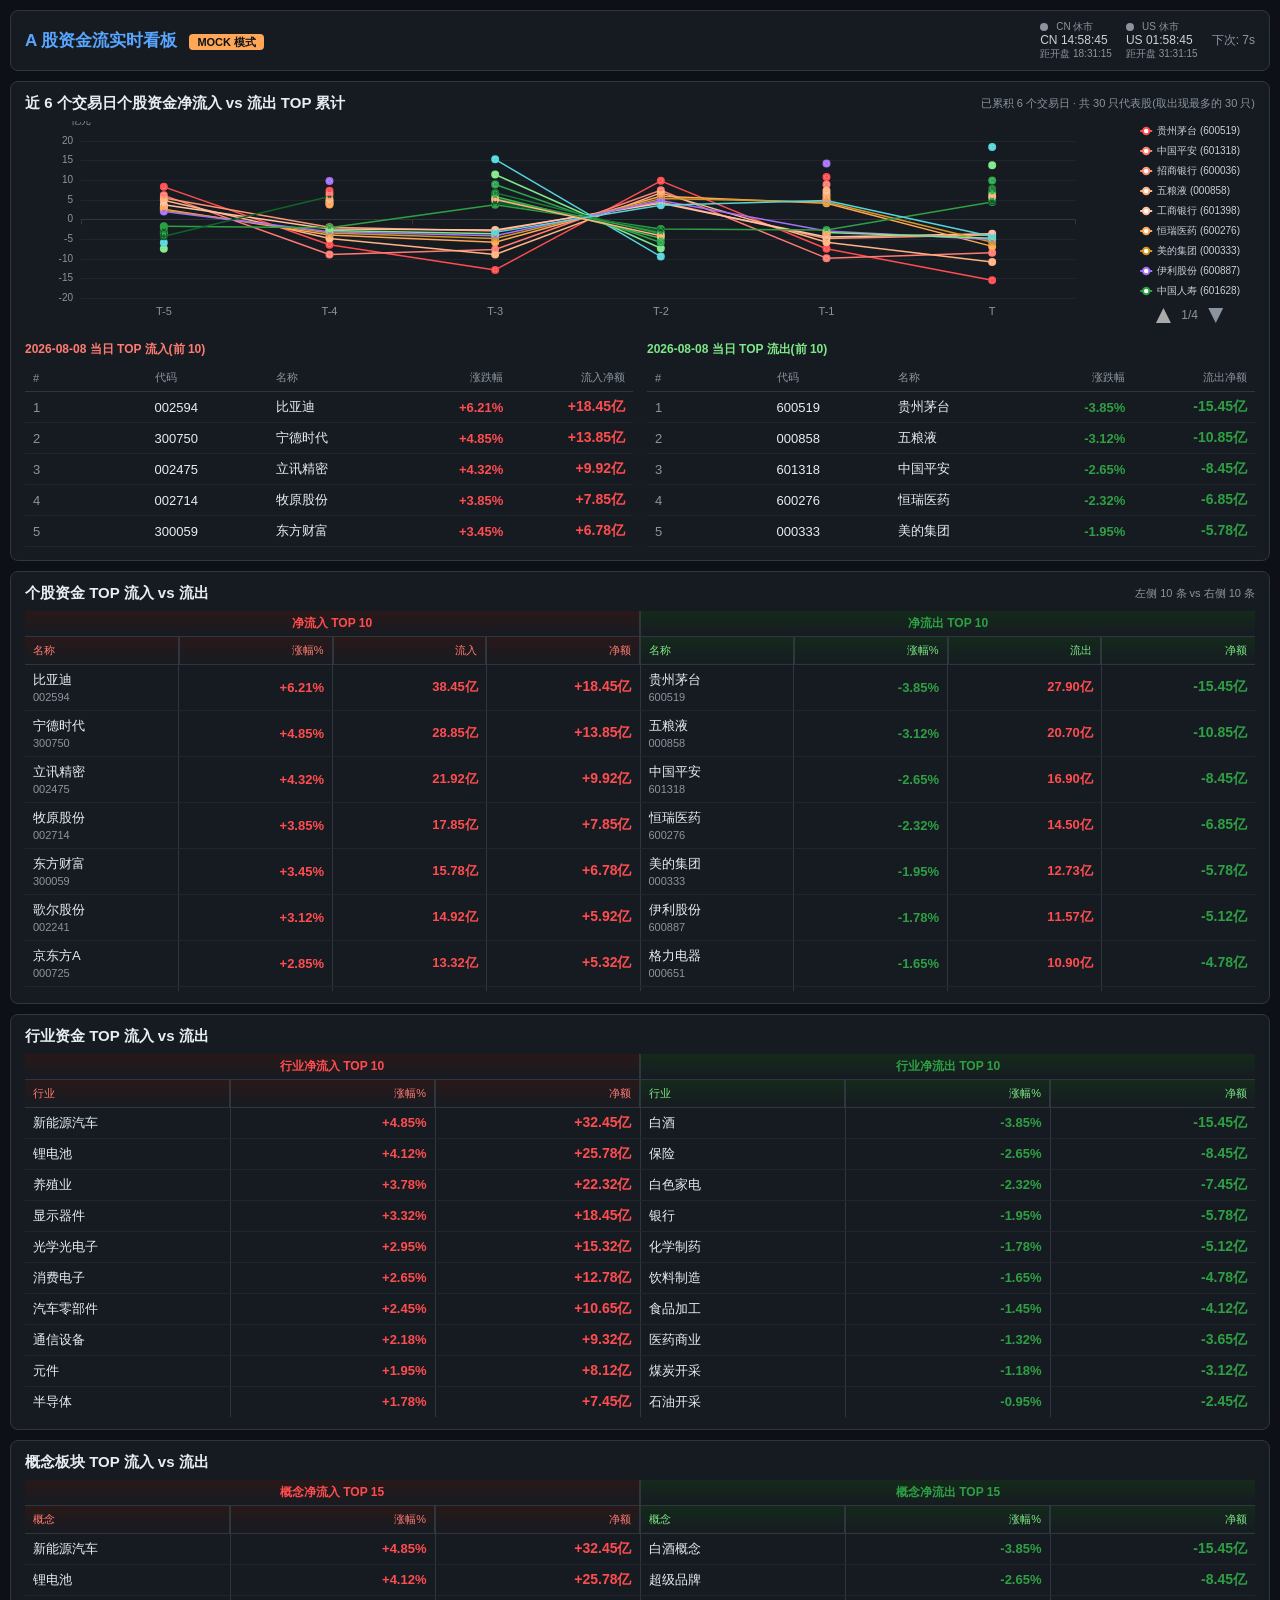
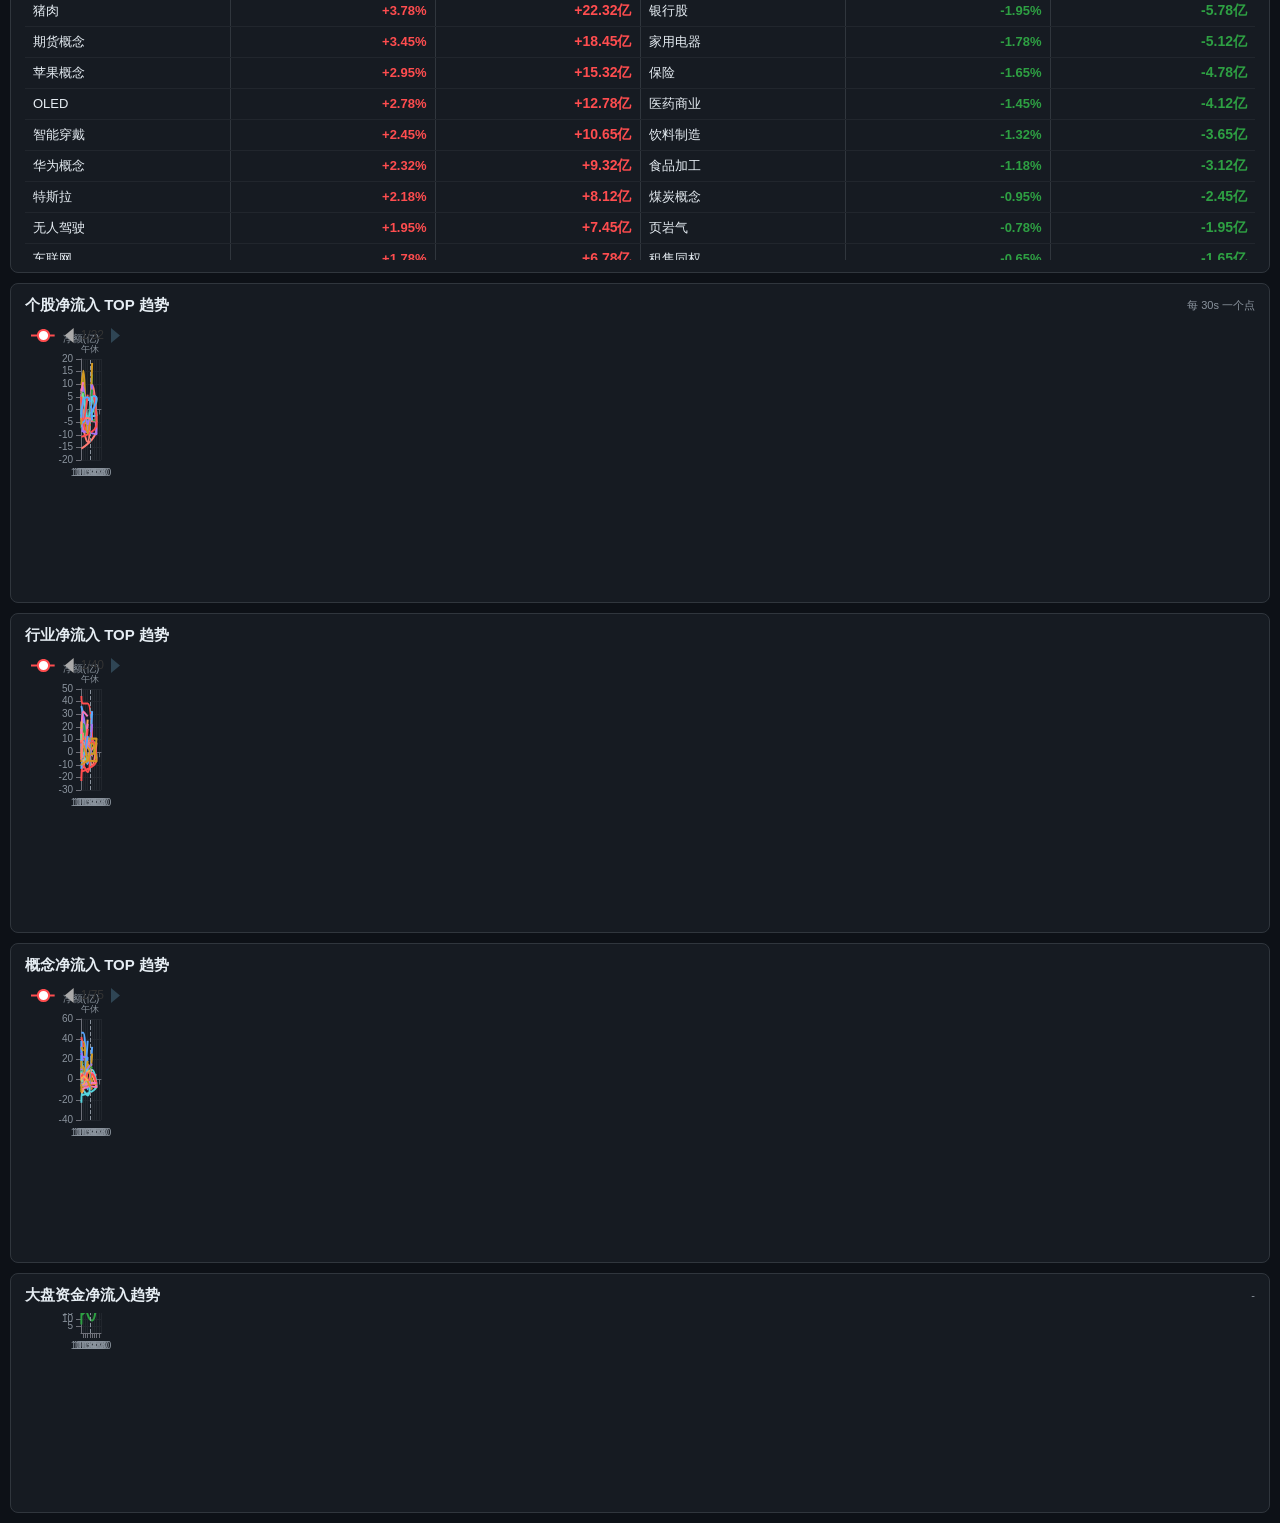
==== dashboard.html @ 9ee76824 "feat: A 股资金流实时看板 - 后端: stock_dashboard.py(主) + tdx_client.py(通达信封装) + alert_monitor.py(异动监测) - 前端: d" ====
<!DOCTYPE html>
<html lang="zh-CN">
<head>
<meta charset="UTF-8">
<meta name="viewport" content="width=device-width, initial-scale=1, viewport-fit=cover">
<title>A 股资金流实时看板</title>
<script src="./echarts.min.js"></script>
<script src="./mock_data.js"></script>
<style>
  * { box-sizing: border-box; }
  html, body { overflow-x: hidden; }
  body {
    margin: 0; padding: 10px;
    font-family: -apple-system, "PingFang SC", "Microsoft YaHei", sans-serif;
    background: #0d1117; color: #e6edf3;
  }
  .header {
    display: flex; justify-content: space-between; align-items: center;
    padding: 10px 14px; background: #161b22; border-radius: 8px; margin-bottom: 10px;
    border: 1px solid #30363d;
  }
  .header h1 { font-size: 17px; margin: 0; color: #58a6ff; }
  .status { display: flex; gap: 14px; font-size: 12px; color: #8b949e; align-items: center; flex-wrap: wrap; }
  .status .dot {
    display: inline-block; width: 9px; height: 9px; border-radius: 50%;
    background: #f85149; margin-right: 4px; vertical-align: middle;
  }
  .status .dot.live { background: #3fb950; box-shadow: 0 0 6px #3fb950; }
  .status .clock-group { display: inline-flex; flex-direction: column; gap: 1px; line-height: 1.15; }
  .status .clock-group .clock-time { font-size: 12px; color: #c9d1d9; }
  .status .clock-group .clock-countdown { font-size: 10px; color: #8b949e; font-variant-numeric: tabular-nums; }
  .status .clock-group.is-open .clock-countdown { color: #3fb950; }
  .status .clock-state { font-size: 10px; color: #8b949e; display: inline-flex; align-items: center; gap: 4px; }
  .status .clock-state .dot {
    display: inline-block; width: 8px; height: 8px; border-radius: 50%;
    background: #8b949e;
  }
  .status .clock-group.is-open .clock-state .dot { background: #3fb950; box-shadow: 0 0 6px #3fb950; }
  .status .clock-group.is-open .clock-state .state-text { color: #3fb950; }
  .err {
    background: #4c1d1d; color: #ffa198; padding: 6px 10px; border-radius: 4px;
    font-size: 12px; margin-bottom: 8px; display: none;
  }
  .err.show { display: block; }
  .grid {
    display: grid; grid-template-columns: 1fr; gap: 10px;
  }
  .card {
    background: #161b22; border: 1px solid #30363d; border-radius: 8px;
    padding: 12px 14px; overflow: hidden;
  }
  .card h2 {
    font-size: 15px; margin: 0 0 8px 0; color: #e6edf3;
    display: flex; justify-content: space-between; align-items: center;
  }
  .card h2 .meta { font-size: 11px; color: #8b949e; font-weight: normal; }
  .card.full { grid-column: 1 / -1; }
  .card.chart { height: 320px; display: flex; flex-direction: column; }
  .card.chart > div { flex: 1; min-height: 0; }
  .card.market { height: 240px; }

  /* A 股配色:红涨绿跌 */
  .pos { color: #ff4d4f; font-weight: 600; }
  .neg { color: #2ea043; font-weight: 600; }
  .neutral { color: #8b949e; }
  table.dash {
    width: 100%; border-collapse: collapse; font-size: 13px;
  }
  table.dash thead th {
    text-align: left; padding: 6px 6px;
    font-size: 11px; font-weight: normal; color: #8b949e;
    border-bottom: 1px solid #30363d; position: sticky; top: 0;
    background: #161b22;
  }
  table.dash tbody td {
    padding: 6px 6px; border-bottom: 1px solid #21262d;
  }
  table.dash tbody tr:last-child td { border-bottom: 0; }
  table.dash .rank { color: #8b949e; width: 30px; }
  table.dash .num { text-align: right; font-variant-numeric: tabular-nums; }
  table.dash td.net { font-size: 14px; font-weight: 700; }
  table.dash.dual td, table.dash.dual th {
    padding: 6px 8px;
  }
  table.dash.dual td.net {
    font-size: 14px;
    font-weight: 700;
  }
  table.dash.dual {
    table-layout: fixed;
  }
  table.dash.dual thead th.left {
    background: linear-gradient(to bottom, #2a1818 0%, #161b22 100%);
    color: #ff7b72;
    border-right: 2px solid #30363d;
  }
  table.dash.dual thead th.right {
    background: linear-gradient(to bottom, #142a1a 0%, #161b22 100%);
    color: #7ee787;
    border-left: 2px solid #30363d;
  }
  table.dash.dual td.left {
    border-right: 1px solid #30363d;
  }
  table.dash.dual td.right {
    border-left: 1px solid #30363d;
  }
  table.dash.dual .subhead th {
    text-align: center !important;
    font-size: 12px;
    font-weight: 600;
    padding: 4px 6px;
    color: #e6edf3;
    background: #0d1117;
  }
  table.dash.dual .subhead th.left { color: #ff4d4f; }
  table.dash.dual .subhead th.right { color: #2ea043; }
</style>
</head>
<body>
<div class="header">
  <h1>A 股资金流实时看板</h1>
  <div class="status">
    <span class="clock-group" title="北京时间 (UTC+8)">
      <span class="clock-state" id="cn-state"><span class="dot"></span><span class="state-text">CN 检测中</span></span>
      <span class="clock-time">CN <span id="bj">--:--:--</span></span>
      <span class="clock-countdown" id="cn-open">距开盘 --</span>
    </span>
    <span class="clock-group" title="纽约时间 (美东, 自动处理夏令时)">
      <span class="clock-state" id="us-state"><span class="dot"></span><span class="state-text">US 检测中</span></span>
      <span class="clock-time">US <span id="ny">--:--:--</span></span>
      <span class="clock-countdown" id="us-open">距开盘 --</span>
    </span>
    <span>下次: <span id="next">10s</span></span>
  </div>
</div>
<div class="err" id="err"></div>

<div class="grid">
  <div class="card full chart" style="height:480px;">
    <h2>近 6 个交易日个股资金净流入 vs 流出 TOP 累计 <span class="meta" id="daily-top-meta">需累积约 6 个交易日数据;首次启动早期数据可能不足</span></h2>
    <div id="daily-top-chart" style="width:100%;height:220px;"></div>
    <div style="display:grid;grid-template-columns:1fr 1fr;gap:14px;margin-top:14px;">
      <div class="scroll" style="max-height:240px;overflow-y:auto;">
        <h3 style="font-size:12px;color:#ff7b72;margin:0 0 6px 0;" id="daily-inflow-title">当日 TOP 流入 (前 10)</h3>
        <table id="daily_inflow" class="dash dual"></table>
      </div>
      <div class="scroll" style="max-height:240px;overflow-y:auto;">
        <h3 style="font-size:12px;color:#7ee787;margin:0 0 6px 0;" id="daily-outflow-title">当日 TOP 流出 (前 10)</h3>
        <table id="daily_outflow" class="dash dual"></table>
      </div>
    </div>
  </div>

  <div class="card">
    <h2>个股资金 TOP 流入 vs 流出 <span class="meta" id="stock-top-meta">左侧 0 条 vs 右侧 0 条</span></h2>
    <div class="scroll" style="max-height:380px;overflow-y:auto;">
      <table id="stock_dual" class="dash dual"></table>
    </div>
  </div>

  <div class="card">
    <h2>行业资金 TOP 流入 vs 流出</h2>
    <div class="scroll" style="max-height:380px;overflow-y:auto;">
      <table id="ind_dual" class="dash dual"></table>
    </div>
  </div>

  <div class="card">
    <h2>概念板块 TOP 流入 vs 流出</h2>
    <div class="scroll" style="max-height:380px;overflow-y:auto;">
      <table id="con_dual" class="dash dual"></table>
    </div>
  </div>

  <div class="card full chart">
    <h2>个股净流入 TOP 趋势 <span class="meta">每 30s 一个点</span></h2>
    <div id="trend-stock" style="width:100%;height:280px;"></div>
  </div>

  <div class="card full chart">
    <h2>行业净流入 TOP 趋势</h2>
    <div id="trend-industry" style="width:100%;height:280px;"></div>
  </div>

  <div class="card full chart">
    <h2>概念净流入 TOP 趋势</h2>
    <div id="trend-concept" style="width:100%;height:280px;"></div>
  </div>

  <div class="card full market chart">
    <h2>大盘资金净流入趋势 <span class="meta" id="market-meta">-</span></h2>
    <div id="trend-market" style="width:100%;height:200px;"></div>
  </div>
</div>

<script>
const charts = {
  stock: echarts.init(document.getElementById("trend-stock")),
  industry: echarts.init(document.getElementById("trend-industry")),
  concept: echarts.init(document.getElementById("trend-concept")),
  market: echarts.init(document.getElementById("trend-market")),
};

const _setChartOption = (chart, opt) => {
  if (!chart) return;
  if (chart.__built) {
    chart.setOption(opt, false);
  } else {
    chart.setOption(opt, true);
    chart.__built = true;
  }
};

const COLORS = [
  "#ff4d4f", "#58a6ff", "#d29922", "#a371f7", "#2ea043",
  "#56d4dd", "#ffa657", "#f778ba", "#7ee787", "#ff7b72",
];

const COLOR_UP = "#ff4d4f";
const COLOR_DOWN = "#2ea043";

function fmt(v) {
  if (v === null || v === undefined || v === "") return "-";
  return String(v);
}

function toNumber(v) {
  if (v === null || v === undefined || v === "") return 0;
  if (typeof v === "number") return v;
  let s = String(v).trim().replace(/,/g, "");
  if (s === "" || s === "-") return 0;
  let mult = 1;
  if (s.endsWith("亿")) { s = s.slice(0, -1); mult = 1; }
  else if (s.endsWith("万")) { s = s.slice(0, -1); mult = 0.0001; }
  else if (s.endsWith("%")) { s = s.slice(0, -1); mult = 1; }
  const n = parseFloat(s);
  return isNaN(n) ? 0 : n * mult;
}

function cls(v) {
  const n = toNumber(v);
  if (n > 0) return "pos";
  if (n < 0) return "neg";
  return "neutral";
}

function renderDualStockTable(tbody, topRows, botRows) {
  if (!tbody) return;
  const hasInflow = (topRows || []).some(r => r && r["流入资金"] !== undefined);
  const hasOutflow = (topRows || []).some(r => r && r["流出资金"] !== undefined);
  const leftCols = hasInflow ? 4 : 3;
  const rightCols = hasOutflow ? 4 : 3;
  const totalCols = leftCols + rightCols;

  let html = '<thead>';
  html += `<tr class="subhead"><th colspan="${leftCols}" class="left">净流入 TOP ${topRows ? topRows.length : 0}</th>`
        + `<th colspan="${rightCols}" class="right">净流出 TOP ${botRows ? botRows.length : 0}</th></tr>`;
  html += '<tr>';
  html += '<th class="left" style="text-align:left">名称</th>';
  html += '<th class="left num" style="width:64px">涨幅%</th>';
  if (hasInflow) html += '<th class="left num" style="width:80px">流入</th>';
  html += '<th class="left num" style="width:84px">净额</th>';
  html += '<th class="right" style="text-align:left">名称</th>';
  html += '<th class="right num" style="width:64px">涨幅%</th>';
  if (hasOutflow) html += '<th class="right num" style="width:80px">流出</th>';
  html += '<th class="right num" style="width:90px">净额</th>';
  html += '</tr></thead><tbody>';

  const maxRows = Math.max((topRows || []).length, (botRows || []).length);
  if (maxRows === 0) {
    html += `<tr><td colspan="${totalCols}" style="text-align:center;color:#8b949e;padding:24px">无数据</td></tr>`;
    tbody.innerHTML = html + '</tbody>';
    return;
  }

  for (let i = 0; i < maxRows; i++) {
    const L = (topRows || [])[i];
    const R = (botRows || [])[i];
    html += '<tr>';
    if (L) {
      const code = fmt(L["股票代码"]);
      const name = fmt(L["股票简称"]);
      const nameCell = code ? `${name}<br><span style="color:#8b949e;font-size:11px">${code}</span>` : name;
      html += `<td class="left" style="text-align:left">${nameCell}</td>`;
      html += `<td class="num left ${cls(L["涨跌幅"])}">${fmt(L["涨跌幅"])}</td>`;
      if (hasInflow) html += `<td class="num left ${cls(L["流入资金"])}">${fmt(L["流入资金"])}</td>`;
      html += `<td class="num net left ${cls(L["净额"])}">${fmt(L["净额"])}</td>`;
    } else {
      html += `<td class="left"></td><td class="left"></td>` + (hasInflow ? `<td class="left"></td>` : '') + `<td class="left"></td>`;
    }
    if (R) {
      const code = fmt(R["股票代码"]);
      const name = fmt(R["股票简称"]);
      const nameCell = code ? `${name}<br><span style="color:#8b949e;font-size:11px">${code}</span>` : name;
      html += `<td class="right" style="text-align:left">${nameCell}</td>`;
      html += `<td class="num right ${cls(R["涨跌幅"])}">${fmt(R["涨跌幅"])}</td>`;
      if (hasOutflow) html += `<td class="num right ${cls(R["流出资金"])}">${fmt(R["流出资金"])}</td>`;
      html += `<td class="num net right ${cls(R["净额"])}">${fmt(R["净额"])}</td>`;
    } else {
      html += `<td class="right"></td><td class="right"></td>` + (hasOutflow ? `<td class="right"></td>` : '') + `<td class="right"></td>`;
    }
    html += '</tr>';
  }
  html += '</tbody>';
  tbody.innerHTML = html;
}

function renderDualIndustryTable(tbody, topRows, botRows, kind) {
  if (!tbody) return;
  const maxRows = Math.max((topRows || []).length, (botRows || []).length);
  const totalCols = 6;
  const labelKey = kind;
  const titleKey = kind === "概念" ? "行业" : "行业";
  let html = '<thead>';
  html += `<tr class="subhead"><th colspan="3" class="left">${labelKey}净流入 TOP ${topRows ? topRows.length : 0}</th>`
        + `<th colspan="3" class="right">${labelKey}净流出 TOP ${botRows ? botRows.length : 0}</th></tr>`;
  html += '<tr>';
  html += `<th class="left" style="text-align:left">${labelKey}</th>`;
  html += '<th class="left num" style="width:64px">涨幅%</th>';
  html += '<th class="left num" style="width:84px">净额</th>';
  html += `<th class="right" style="text-align:left">${labelKey}</th>`;
  html += '<th class="right num" style="width:64px">涨幅%</th>';
  html += '<th class="right num" style="width:90px">净额</th>';
  html += '</tr></thead><tbody>';

  if (maxRows === 0) {
    html += `<tr><td colspan="${totalCols}" style="text-align:center;color:#8b949e;padding:24px">无数据</td></tr>`;
    tbody.innerHTML = html + '</tbody>';
    return;
  }

  for (let i = 0; i < maxRows; i++) {
    const L = (topRows || [])[i];
    const R = (botRows || [])[i];
    html += '<tr>';
    if (L) {
      html += `<td class="left" style="text-align:left">${fmt(L[titleKey])}</td>`;
      html += `<td class="num left ${cls(L["行业-涨跌幅"])}">${fmt(L["行业-涨跌幅"])}</td>`;
      html += `<td class="num net left ${cls(L["净额"])}">${fmt(L["净额"])}</td>`;
    } else {
      html += `<td class="left"></td><td class="left"></td><td class="left"></td>`;
    }
    if (R) {
      html += `<td class="right" style="text-align:left">${fmt(R[titleKey])}</td>`;
      html += `<td class="num right ${cls(R["行业-涨跌幅"])}">${fmt(R["行业-涨跌幅"])}</td>`;
      html += `<td class="num net right ${cls(R["净额"])}">${fmt(R["净额"])}</td>`;
    } else {
      html += `<td class="right"></td><td class="right"></td><td class="right"></td>`;
    }
    html += '</tr>';
  }
  html += '</tbody>';
  tbody.innerHTML = html;
}

function hhmmssToMin(hhmmss) {
  const parts = hhmmss.split(":").map(Number);
  const hh = parts[0] || 0;
  const mm = parts[1] || 0;
  const ss = parts[2] || 0;
  return hh * 60 + mm + ss / 60 - (9 * 60 + 30);
}

function toTradingMin(hhmmss) {
  const m = hhmmssToMin(hhmmss);
  if (m <= 120) return m;
  if (m <= 210) return 120;
  return m - 90;
}

const TRADING_AXIS_BREAKS = [
  { min: 0,   label: "09:30" },
  { min: 30,  label: "10:00" },
  { min: 60,  label: "10:30" },
  { min: 90,  label: "11:00" },
  { min: 120, label: "11:30" },
  { min: 150, label: "13:00" },
  { min: 180, label: "13:30" },
  { min: 210, label: "14:00" },
  { min: 240, label: "14:30" },
  { min: 270, label: "15:00" },
];

function buildSeries(data, nameMap, timestamps) {
  const orderedKeys = Object.keys(nameMap).length > 0
    ? Object.keys(nameMap).filter(k => data[k] !== undefined)
    : Object.keys(data);
  const MARK_LINE = {
    silent: true,
    symbol: "none",
    lineStyle: { color: "#8b949e", type: "dashed", width: 1 },
    data: [
      { xAxis: 120, label: { show: true, position: "end", color: "#8b949e", fontSize: 9, formatter: "午休" } },
    ],
  };
  const result = orderedKeys.map((key, i) => {
    const name = nameMap[key] || key;
    const values = data[key] || [];
    const points = timestamps.map((t, idx) => {
      const v = values[idx];
      return {
        name: t,
        value: [toTradingMin(t), v],
        itemStyle: { color: v > 0 ? COLOR_UP : v < 0 ? COLOR_DOWN : "#8b949e" },
      };
    });
    return {
      name,
      type: "line",
      smooth: true,
      showSymbol: false,
      lineStyle: { width: 2 },
      itemStyle: { color: COLORS[i % COLORS.length] },
      data: points,
      connectNulls: false,
      ...(i === 0 ? { markLine: MARK_LINE } : {}),
    };
  });
  return result;
}

// =================== 折线图光标跟踪与 tooltip 智能定位 ===================
// 5 张折线图统一使用 CHART_CURSOR_OPT,确保:
//   1. axisPointer:cross 实线 + label 始终可见(光标移动时实时跟踪)
//   2. tooltip.confine: true — tooltip 限制在图表区域内(避免超出屏幕)
//   3. tooltip.position — 智能选择光标右/左侧,避免超出图表
//   4. tooltip.backgroundColor/borderColor — 与看板深色主题一致
// 通用 axis tooltip formatter:限制最多显示 8 条 series,
// 避免 40+ 条行业/概念全部列出导致 tooltip 超高、超出屏幕。
const TREND_TOOLTIP_FORMATTER = function (params) {
  if (!Array.isArray(params) || params.length === 0) return "";
  const MAX = 8;
  const rows = params.slice(0, MAX);
  // 取 Y 值:axis 触发的 params 里 value 是 [x, y] 数组
  const getY = function (p) {
    const v = p.value;
    if (v == null) return null;
    return Array.isArray(v) ? v[1] : v;
  };
  const fmtVal = function (v) {
    if (v == null || v === "") return "-";
    const n = Number(v);
    return isNaN(n) ? String(v) : n.toFixed(2) + " 亿";
  };
  let html = "";
  for (let i = 0; i < rows.length; i++) {
    const p = rows[i];
    if (p && p.marker !== undefined && p.seriesName !== undefined) {
      const y = getY(p);
      html += p.marker + " " + p.seriesName + ": " + fmtVal(y) + "<br/>";
    }
  }
  if (params.length > MAX) {
    html += '<span style="color:#8b949e">... 等 ' + params.length + " 条</span>";
  }
  return html;
};

const CHART_CURSOR_OPT = {
  tooltip: {
    trigger: "axis",
    confine: true,                  // 限制在图表区域内,绝不超出屏幕
    backgroundColor: "rgba(22,27,34,0.95)",
    borderColor: "#30363d",
    borderWidth: 1,
    textStyle: { color: "#e6edf3", fontSize: 12 },
    extraCssText: "max-width:380px;white-space:normal;word-break:break-all;",
    // 智能位置:鼠标右侧 > 鼠标下方 > 鼠标上方 > 鼠标左侧
    // 注意:ECharts 在 dispatchAction / 触发的 tooltip 中, pos 是【页面坐标】(pageX, pageY),
    // 但返回值必须是【容器内坐标】(相对于 chart 容器左上角)。
    // 同时配合 confine: true,即使返回值有偏差也只会在容器内裁剪。
    position: function (pos, params, dom, rect, size) {
      if (!dom || !size) return pos;
      const containerRect = dom.getBoundingClientRect();
      const [pageX, pageY] = pos;
      // 页面坐标 → 容器内坐标
      const x = pageX - containerRect.left;
      const y = pageY - containerRect.top;
      const tw = size.contentSize[0];
      const th = size.contentSize[1];
      const vw = size.viewSize[0];
      const vh = size.viewSize[1];
      const margin = 14;
      let tx = x + 16;
      let ty = y - th / 2;
      if (tx + tw + margin > vw) tx = x - tw - 16;
      if (tx < margin) tx = Math.max(margin, Math.min(x + 16, vw - tw - margin));
      if (ty < margin) ty = margin;
      if (ty + th + margin > vh) ty = vh - th - margin;
      return [tx, ty];
    },
  },
  axisPointer: {
    type: "cross",
    snap: false,        // 不强制吸附到最近数据点,光标自由移动
    triggerOn: "mousemove|click",  // 同时响应移动与点击(便于看固定时间)
    label: {
      show: true,        // 始终显示 X/Y 当前值
      backgroundColor: "#444",
      color: "#fff",
      fontSize: 11,
      padding: [3, 5],
    },
    lineStyle: {
      color: "#8b949e",
      width: 1.2,
      type: "solid",     // 实线(虚线在小屏看不清)
    },
    crossStyle: {
      color: "#8b949e",
      width: 1.2,
      type: "solid",
    },
    // hover 时高亮当前时间点的所有 series 数据点
    triggerEmphasis: true,
  },
};

function renderTrendSeries(chart, timestamps, dataDict, nameMap) {
  if (!timestamps || timestamps.length === 0) {
    _setChartOption(chart, {
      title: { text: "暂无趋势数据 (等待第二次刷新)", left: "center", top: "middle",
        textStyle: { color: "#8b949e", fontSize: 13 } },
    });
    return;
  }
  const series = buildSeries(dataDict, nameMap, timestamps);
  _setChartOption(chart, {
    backgroundColor: "transparent",
    textStyle: { color: "#e6edf3", fontSize: 12 },
    ...CHART_CURSOR_OPT,
    tooltip: {
      ...CHART_CURSOR_OPT.tooltip,
      formatter: TREND_TOOLTIP_FORMATTER,
    },
    axisPointer: CHART_CURSOR_OPT.axisPointer,
    legend: { textStyle: { color: "#e6edf3", fontSize: 11 }, top: 0, type: "scroll" },
    grid: { left: 56, right: 24, top: 36, bottom: 56 },
    xAxis: {
      type: "value",
      min: 0,
      max: 270,
      interval: 30,
      axisLabel: {
        color: "#8b949e", fontSize: 10,
        formatter: (val) => {
          const b = TRADING_AXIS_BREAKS.find(x => x.min === val);
          return b ? b.label : "";
        },
      },
      splitLine: { lineStyle: { color: "#21262d" } },
    },
    yAxis: {
      type: "value", name: "净额(亿)", nameTextStyle: { color: "#8b949e", fontSize: 10 },
      axisLabel: { color: "#8b949e", fontSize: 10 },
      splitLine: { lineStyle: { color: "#21262d" } },
    },
    series,
  });
}

function renderMarketTrend(chart, timestamps, market) {
  if (!timestamps || timestamps.length === 0) {
    _setChartOption(chart, {
      title: { text: "暂无大盘数据", left: "center", top: "middle",
        textStyle: { color: "#8b949e", fontSize: 13 } },
    });
    return;
  }
  const cur = market.length > 0 ? market[market.length - 1] : 0;
  const min = Math.min(...market);
  const max = Math.max(...market);
  const lineColor = cur >= 0 ? COLOR_UP : COLOR_DOWN;
  const areaTopColor = cur >= 0 ? "rgba(255, 77, 79, 0.4)" : "rgba(46, 160, 67, 0.4)";
  const points = timestamps.map((t, idx) => [toTradingMin(t), market[idx]]);
  _setChartOption(chart, {
    backgroundColor: "transparent",
    textStyle: { color: "#e6edf3", fontSize: 12 },
    ...CHART_CURSOR_OPT,
    tooltip: {
      ...CHART_CURSOR_OPT.tooltip,
      formatter: TREND_TOOLTIP_FORMATTER,
    },
    axisPointer: CHART_CURSOR_OPT.axisPointer,
    grid: { left: 56, right: 24, top: 20, bottom: 56 },
    xAxis: {
      type: "value",
      min: 0,
      max: 270,
      interval: 30,
      axisLabel: {
        color: "#8b949e", fontSize: 10,
        formatter: (val) => {
          const b = TRADING_AXIS_BREAKS.find(x => x.min === val);
          return b ? b.label : "";
        },
      },
      splitLine: { lineStyle: { color: "#21262d" } },
    },
    yAxis: {
      type: "value", name: "净流入(亿)", nameTextStyle: { color: "#8b949e", fontSize: 10 },
      axisLabel: { color: "#8b949e", fontSize: 10 },
      splitLine: { lineStyle: { color: "#21262d" } },
    },
    series: [{
      name: "大盘净流入",
      type: "line",
      smooth: true,
      showSymbol: false,
      connectNulls: false,
      areaStyle: {
        color: {
          type: "linear", x: 0, y: 0, x2: 0, y2: 1,
          colorStops: [
            { offset: 0, color: areaTopColor },
            { offset: 1, color: "rgba(0, 0, 0, 0)" },
          ],
        },
      },
      lineStyle: { color: lineColor, width: 2 },
      itemStyle: { color: lineColor },
      data: points,
      markLine: {
        silent: true,
        symbol: "none",
        lineStyle: { color: "#8b949e", type: "dashed", width: 1 },
        data: [
          { xAxis: 120, label: { show: true, position: "end", color: "#8b949e", fontSize: 9, formatter: "午休" } },
        ],
      },
    }],
  });
  const sign = cur >= 0 ? "+" : "";
  const meta = document.getElementById("market-meta");
  if (meta) {
    meta.innerHTML = `当前: <b class="${cur >= 0 ? "pos" : "neg"}">${sign}${cur.toFixed(2)} 亿</b> · 区间 ${min.toFixed(2)} ~ ${max.toFixed(2)}`;
  }
}

let countdown = 10;

async function fetchData() {
  try {
    const r = await fetch("/api/data", { cache: "no-store" });
    if (!r.ok) throw new Error("HTTP " + r.status);
    const d = await r.json();

    let source = "live";
    let dataDate = (d.timestamp || "").slice(0, 10);
    if (!d.stock_top || d.stock_top.length === 0) {
      try {
        const lr = await fetch("/api/data/latest", { cache: "no-store" });
        if (lr.ok) {
          const ld = await lr.json();
          if (ld.stock_top && ld.stock_top.length > 0) {
            d.stock_top = ld.stock_top;
            d.stock_bottom = ld.stock_bottom || [];
            d.industry_top = ld.industry_top || [];
            d.industry_bottom = ld.industry_bottom || [];
            d.concept_top = ld.concept_top || [];
            d.concept_bottom = ld.concept_bottom || [];
            source = "daily_snapshot";
            dataDate = ld.date || dataDate;
          }
        }
      } catch (_) { }
    }

    updateTradingStates();

    const errEl = document.getElementById("err");
    const isFallback = source === "daily_snapshot";
    if (d.error) { errEl.textContent = "错误: " + d.error; errEl.classList.add("show"); }
    else if (isFallback) {
      errEl.textContent = `当前为非交易时段,显示最近 1 日数据(${dataDate || "?"})`;
      errEl.classList.add("show");
    } else {
      errEl.classList.remove("show");
    }

    renderDualStockTable(document.getElementById("stock_dual"), d.stock_top, d.stock_bottom);
    renderDualIndustryTable(document.getElementById("ind_dual"), d.industry_top, d.industry_bottom, "行业");
    renderDualIndustryTable(document.getElementById("con_dual"), d.concept_top, d.concept_bottom, "概念");

    const setMeta = (id, rows) => {
      const el = document.getElementById(id);
      if (el && rows) el.textContent = `左侧 ${d.stock_top.length} 条 vs 右侧 ${d.stock_bottom.length} 条`;
    };
    setMeta("stock-top-meta", d.stock_top);

    fetchPeriodData();
  } catch (e) {
    document.getElementById("err").textContent = "数据获取失败: " + e.message;
    document.getElementById("err").classList.add("show");
  }
}

const dailyTopChart = echarts.init(document.getElementById("daily-top-chart"));

function renderDailyTopChart(d) {
  const daily = (d && d.daily) || [];
  const requested = d.requested || 6;
  const have = daily.length;

  const xLabels = [];
  for (let i = 0; i < requested; i++) {
    const offset = requested - 1 - i;
    xLabels.push(offset === 0 ? "T" : `T-${offset}`);
  }

  const seriesMap = new Map();
  function addRow(code, name, value, dayIdx, isInflow) {
    if (!code) return;
    if (!seriesMap.has(code)) {
      seriesMap.set(code, {
        code,
        name: `${truncateName(name, 4)} (${code})`,
        data: new Array(requested).fill(null),
        isInflow,
        lastNonNullIdx: -1,
      });
    }
    const s = seriesMap.get(code);
    s.data[dayIdx] = value;
    if (value !== null && value !== undefined) s.lastNonNullIdx = dayIdx;
  }

  for (let i = 0; i < have; i++) {
    const day = daily[i];
    for (const r of (day.stock_top || [])) {
      const code = r["股票代码"];
      const v = parseAmountToYi(r["净额"]);
      if (v === null) continue;
      addRow(code, r["股票简称"], v, i, true);
    }
    for (const r of (day.stock_bottom || [])) {
      const code = r["股票代码"];
      const v = parseAmountToYi(r["净额"]);
      if (v === null) continue;
      addRow(code, r["股票简称"], v, i, false);
    }
  }

  function nonNullCount(arr) {
    let n = 0;
    for (const x of arr) if (x !== null && x !== undefined) n++;
    return n;
  }
  const sorted = Array.from(seriesMap.values()).sort((a, b) =>
    nonNullCount(b.data) - nonNullCount(a.data)
  ).slice(0, 30);

  const PALETTE_IN = ["#ff4d4f", "#ff7b72", "#ff9472", "#ffb380", "#ffc1a3", "#ffa657", "#d29922", "#a371f7"];
  const PALETTE_OUT = ["#2ea043", "#7ee787", "#56d4dd", "#3fb950", "#2da44e", "#1a7f37", "#116329", "#0f5132"];
  const series = sorted.map((s, idx) => {
    const palette = s.isInflow ? PALETTE_IN : PALETTE_OUT;
    const color = palette[idx % palette.length];
    return {
      name: s.name,
      type: "line",
      smooth: false,
      showSymbol: true,
      symbolSize: 6,
      connectNulls: false,
      lineStyle: { color, width: 1.5 },
      itemStyle: { color },
      emphasis: { focus: "series", scale: 1.5 },
      data: s.data,
      markPoint: {
        symbol: "circle",
        symbolSize: 4,
        data: (() => {
          const arr = [];
          for (let i = 0; i < s.data.length; i++) {
            if (s.data[i] !== null && s.data[i] !== undefined) {
              arr.push({ name: s.name, coord: [xLabels[i], s.data[i]], value: s.data[i] });
            }
          }
          return arr;
        })(),
        label: { show: false },
        tooltip: {
          show: true,
          formatter: (p) => `${s.name}<br/>${xLabels[p.data.coord[0]]}: ${typeof p.value === "number" ? p.value.toFixed(2) + " 亿" : p.value}`,
        }
      },
    };
  });

  const tooltipFormatter = (params) => {
    if (!params || !params.length) return "";
    const idx = params[0].dataIndex;
    const day = idx < have ? daily[idx] : null;
    let html = `<div style="font-size:12px;line-height:1.5;max-width:380px;">`;
    html += `<b>${xLabels[idx]}${day ? ` (${day.date || ""})` : ""}</b><br/>`;
    if (day) {
      const inTop = (day.stock_top || []).slice(0, 5);
      const outTop = (day.stock_bottom || []).slice(0, 5);
      html += `<span style="color:#ff7b72">流入 TOP5:</span><br/>`;
      inTop.forEach((r, k) => {
        html += `&nbsp;&nbsp;${k + 1}. ${fmt(r["股票简称"])} (${fmt(r["股票代码"])}) <span style="color:${cls(r["净额"]) === "pos" ? "#ff7b72" : "#7ee787"}">${fmt(r["净额"])}</span><br/>`;
      });
      html += `<span style="color:#7ee787">流出 TOP5:</span><br/>`;
      outTop.forEach((r, k) => {
        html += `&nbsp;&nbsp;${k + 1}. ${fmt(r["股票简称"])} (${fmt(r["股票代码"])}) <span style="color:${cls(r["净额"]) === "pos" ? "#ff7b72" : "#7ee787"}">${fmt(r["净额"])}</span><br/>`;
      });
    } else {
      html += `<br/>尚无数据`;
    }
    html += `</div>`;
    return html;
  };

  _setChartOption(dailyTopChart, {
    backgroundColor: "transparent",
    textStyle: { color: "#e6edf3", fontSize: 12 },
    tooltip: {
      ...CHART_CURSOR_OPT.tooltip,
      formatter: tooltipFormatter,
    },
    axisPointer: CHART_CURSOR_OPT.axisPointer,
    legend: { textStyle: { color: "#c9d1d9", fontSize: 10 }, type: "scroll", orient: "vertical", right: 10, top: "middle",
      itemWidth: 12, itemHeight: 8, pageIconColor: "#8b949e", pageTextStyle: { color: "#8b949e" } },
    grid: { left: 56, right: 180, top: 20, bottom: 30 },
    xAxis: { type: "category", data: xLabels, axisLabel: { color: "#8b949e", fontSize: 11 }, axisLine: { lineStyle: { color: "#30363d" } } },
    yAxis: { type: "value", name: "亿元", nameTextStyle: { color: "#8b949e", fontSize: 10 },
      axisLabel: { color: "#8b949e", fontSize: 10 }, splitLine: { lineStyle: { color: "#21262d" } } },
    series: series,
  });

  const metaEl = document.getElementById("daily-top-meta");
  if (metaEl) {
    if (have === 0) {
      metaEl.textContent = "尚无数据:等待首日收盘后保存(约 15:30 后)";
    } else if (have < requested) {
      metaEl.textContent = `已累积 ${have}/${requested} 个交易日;首次启动约 6 天后填满`;
    } else {
      metaEl.textContent = `已累积 ${have} 个交易日 · 共 ${series.length} 只代表股(取出现最多的 30 只)`;
    }
  }

  if (have > 0) {
    const last = daily[have - 1];
    renderDailyDetailTable("daily_inflow", last.stock_top || [], "流入净额");
    renderDailyDetailTable("daily_outflow", last.stock_bottom || [], "流出净额");
    const lastDate = last.date || "";
    const inTitle = document.getElementById("daily-inflow-title");
    const outTitle = document.getElementById("daily-outflow-title");
    if (inTitle) inTitle.textContent = `${lastDate} 当日 TOP 流入(前 10)`;
    if (outTitle) outTitle.textContent = `${lastDate} 当日 TOP 流出(前 10)`;
  } else {
    renderDailyDetailTable("daily_inflow", [], "流入净额");
    renderDailyDetailTable("daily_outflow", [], "流出净额");
  }
}

function parseAmountToYi(v) {
  if (v === null || v === undefined || v === "") return null;
  if (typeof v === "number") return v;
  let s = String(v).trim().replace(/,/g, "");
  let mult = 1;
  if (s.endsWith("亿")) { s = s.slice(0, -1); mult = 1; }
  else if (s.endsWith("万")) { s = s.slice(0, -1); mult = 0.0001; }
  else if (s.endsWith("%")) { s = s.slice(0, -1); mult = 1; }
  const n = parseFloat(s);
  return isNaN(n) ? null : n * mult;
}

function truncateName(s, max) {
  if (!s) return "";
  return s.length > max ? s.slice(0, max) + "..." : s;
}

function renderDailyDetailTable(id, rows, label) {
  const tbl = document.getElementById(id);
  if (!tbl) return;
  if (!rows || rows.length === 0) {
    tbl.innerHTML = `<thead><tr><th>#</th><th>代码</th><th>名称</th><th class="num">涨跌幅</th><th class="num">${label}</th></tr></thead>`
      + `<tbody><tr><td colspan="5" style="text-align:center;color:#8b949e;padding:24px">${label === '流入净额' ? '尚无流入快照' : '尚无流出快照'}</td></tr></tbody>`;
    return;
  }
  let html = `<thead><tr><th>#</th><th>代码</th><th>名称</th><th class="num">涨跌幅</th><th class="num">${label}</th></tr></thead><tbody>`;
  rows.forEach((r, i) => {
    html += `<tr>
      <td class="rank">${i + 1}</td>
      <td>${fmt(r["股票代码"])}</td>
      <td>${fmt(r["股票简称"])}</td>
      <td class="num ${cls(r["涨跌幅"])}">${fmt(r["涨跌幅"])}</td>
      <td class="num net ${cls(r["净额"])}">${fmt(r["净额"])}</td>
    </tr>`;
  });
  html += "</tbody>";
  tbl.innerHTML = html;
}

async function fetchPeriodData() {
  try {
    const r = await fetch(`/api/data/daily_top?n=6`, { cache: "no-store" });
    if (!r.ok) return;
    const d = await r.json();
    renderDailyTopChart(d);
  } catch (e) { }
}

async function fetchTrend() {
  try {
    const r = await fetch("/api/trend", { cache: "no-store" });
    if (!r.ok) return;
    const d = await r.json();
    const cutoff = 24 * 60;
    const allTs = d.timestamps || [];
    const indices = [];
    for (let i = 0; i < allTs.length; i++) {
      const parts = allTs[i].split(":");
      const hh = Number(parts[0]) || 0;
      const mm = Number(parts[1]) || 0;
      if (hh * 60 + mm <= cutoff) indices.push(i);
    }
    const ts = indices.map(i => allTs[i]);
    const names = d.names || {};
    const filterArr = arr => indices.map(i => arr[i]);
    renderTrendSeries(charts.stock, ts, Object.fromEntries(
      Object.entries(d.stock || {}).map(([k, v]) => [k, filterArr(v)])
    ), names.stock || {});
    renderTrendSeries(charts.industry, ts, Object.fromEntries(
      Object.entries(d.industry || {}).map(([k, v]) => [k, filterArr(v)])
    ), names.industry || {});
    renderTrendSeries(charts.concept, ts, Object.fromEntries(
      Object.entries(d.concept || {}).map(([k, v]) => [k, filterArr(v)])
    ), names.concept || {});
    renderMarketTrend(charts.market, ts, filterArr(d.market || []));
  } catch (e) {}
}

function updateClocks() {
  const now = new Date();
  const bj = now.toLocaleString("zh-CN", {
    timeZone: "Asia/Shanghai",
    hour12: false,
    hour: "2-digit", minute: "2-digit", second: "2-digit",
  });
  const ny = now.toLocaleString("en-US", {
    timeZone: "America/New_York",
    hour12: false,
    hour: "2-digit", minute: "2-digit", second: "2-digit",
  });
  const bjEl = document.getElementById("bj");
  const nyEl = document.getElementById("ny");
  if (bjEl) bjEl.textContent = bj;
  if (nyEl) nyEl.textContent = ny;
}
updateClocks();

function nextOpenCountdown(now, tz, openHour, openMinute, sessions, extra) {
  extra = extra || {};
  const pre = extra.pre || [];
  const after = extra.after || [];
  const overnight = extra.overnight || [];
  const workdays = extra.workdays || [1, 2, 3, 4, 5];

  const localFmt = new Intl.DateTimeFormat("en-CA", {
    timeZone: tz, hour12: false,
    year: "numeric", month: "2-digit", day: "2-digit",
    hour: "2-digit", minute: "2-digit", second: "2-digit",
    weekday: "short",
  });
  const parts = localFmt.formatToParts(now).reduce((acc, p) => {
    if (p.type !== "literal") acc[p.type] = p.value;
    return acc;
  }, {});
  const y = parseInt(parts.year, 10);
  const mo = parseInt(parts.month, 10) - 1;
  const d = parseInt(parts.day, 10);
  const h = parseInt(parts.hour === "24" ? "0" : parts.hour, 10);
  const mi = parseInt(parts.minute, 10);
  const s = parseInt(parts.second, 10);
  const wdMap = { Sun: 0, Mon: 1, Tue: 2, Wed: 3, Thu: 4, Fri: 5, Sat: 6 };
  const wd = wdMap[parts.weekday];
  const curMin = h * 60 + mi;
  const isWorkday = workdays.includes(wd);

  const inSess = (s) => curMin >= s[0] * 60 + s[1] && curMin < s[2] * 60 + s[3];

  if (!isWorkday) {
    return _calcNextOpen(now, tz, parts, wdMap, workdays, y, mo, d, curMin, s, openHour, openMinute);
  }

  if (overnight.length > 0) {
    const o1 = overnight[0];
    if (curMin >= o1[0] * 60 + o1[1] && curMin < o1[2] * 60 + o1[3]) {
      const remain = (o1[2] * 60 + o1[3] - curMin) * 60 - s;
      return { state: "overnight", text: `夜盘 · 剩 ${fmtDuration(remain * 1000)}` };
    }
    if (overnight.length > 1) {
      const o2 = overnight[1];
      if (curMin >= o2[0] * 60 + o2[1] && curMin < o2[2] * 60 + o2[3]) {
        const remain = (o2[2] * 60 + o2[3] - curMin) * 60 - s;
        return { state: "overnight", text: `夜盘 · 剩 ${fmtDuration(remain * 1000)}` };
      }
    }
  }

  if (pre.length > 0 && pre.some(inSess)) {
    const sess = pre.find(inSess);
    const remain = (sess[2] * 60 + sess[3] - curMin) * 60 - s;
    return { state: "pre", text: `盘前 · 剩 ${fmtDuration(remain * 1000)}` };
  }

  for (const sess of sessions) {
    if (inSess(sess)) {
      const remain = (sess[2] * 60 + sess[3] - curMin) * 60 - s;
      return { state: "open", text: `盘中 · 剩 ${fmtDuration(remain * 1000)}` };
    }
  }

  if (after.length > 0 && after.some(inSess)) {
    const sess = after.find(inSess);
    const remain = (sess[2] * 60 + sess[3] - curMin) * 60 - s;
    return { state: "after", text: `盘后 · 剩 ${fmtDuration(remain * 1000)}` };
  }

  const sortedSessions = [...sessions].sort((a, b) => (a[0] * 60 + a[1]) - (b[0] * 60 + b[1]));
  for (let i = 0; i < sortedSessions.length - 1; i++) {
    const endEnd = sortedSessions[i][2] * 60 + sortedSessions[i][3];
    const nextStart = sortedSessions[i + 1][0] * 60 + sortedSessions[i + 1][1];
    if (curMin >= endEnd && curMin < nextStart) {
      const remain = (nextStart - curMin) * 60 - s;
      return { state: "between", text: `午休 · 距开盘 ${fmtDuration(remain * 1000)}` };
    }
  }

  return _calcNextOpen(now, tz, parts, wdMap, workdays, y, mo, d, curMin, s, openHour, openMinute);
}

function _calcNextOpen(now, tz, parts, wdMap, workdays, y, mo, d, curMin, s, openHour, openMinute) {
  // 构造固定的 nextUtc：目标工作日在 tz 下的 09:30:00 对应的 UTC 毫秒。
  // 关键:不把 gSec 加进去,否则 nextUtc 会随 now 的秒数同步偏移,导致 remain 永远不变。
  const targetFmt = new Intl.DateTimeFormat("en-CA", {
    timeZone: tz, hour12: false, weekday: "short",
    year: "numeric", month: "2-digit", day: "2-digit",
    hour: "2-digit", minute: "2-digit", second: "2-digit",
  });
  const localParts = (date) => targetFmt.formatToParts(date).reduce((acc, p) => {
    if (p.type !== "literal") acc[p.type] = p.value;
    return acc;
  }, {});

  for (let n = 1; n <= 8; n++) {
    const guess = new Date(now.getTime() + n * 24 * 3600 * 1000);
    const gp = localParts(guess);
    if (!workdays.includes(wdMap[gp.weekday])) continue;
    // 构造 guess 在 tz 下的"年-月-日"对应的 00:00:00 UTC 时刻
    const localDayStartUtc = Date.UTC(
      parseInt(gp.year), parseInt(gp.month) - 1, parseInt(gp.day),
      0, 0, 0
    );
    // 推算 tz 偏移:guess 在 tz 下显示为某天某时某分某秒,反推 tz 偏移
    const tzOffset = guess.getTime() - Date.UTC(
      parseInt(gp.year), parseInt(gp.month) - 1, parseInt(gp.day),
      parseInt(gp.hour === "24" ? "0" : gp.hour, 10),
      parseInt(gp.minute, 10),
      parseInt(gp.second, 10)
    );
    // tz 下"目标日 09:30:00"对应的 UTC 时刻
    const nextUtc = localDayStartUtc + tzOffset + openHour * 3600 * 1000 + openMinute * 60 * 1000;
    if (nextUtc > now.getTime()) {
      const remain = nextUtc - now.getTime();
      return { state: "closed", text: `距开盘 ${fmtDuration(remain)}` };
    }
  }
  return { state: "closed", text: "已收盘" };
}

function fmtDuration(ms) {
  if (ms <= 0) return "00:00:00";
  const total = Math.floor(ms / 1000);
  const h = Math.floor(total / 3600);
  const m = Math.floor((total % 3600) / 60);
  const s = total % 60;
  return [h, m, s].map(v => String(v).padStart(2, "0")).join(":");
}

const STATE_LABEL = {
  closed:    { cn: "CN 休市", us: "US 休市", open: false },
  pre:       { cn: "CN 盘前", us: "US 盘前", open: false },
  open:      { cn: "CN 交易中", us: "US 交易中", open: true },
  after:     { cn: "CN 盘后", us: "US 盘后", open: false },
  overnight: { cn: "CN 已收盘", us: "US 夜盘", open: false },
  between:   { cn: "CN 午休", us: "US 午休", open: false },
};

const CN_CFG = {
  tz: "Asia/Shanghai", openHour: 9, openMinute: 30,
  sessions: [[9, 30, 11, 30], [13, 0, 15, 0]],
  pre: [], after: [], overnight: [],
  workdays: [1, 2, 3, 4, 5],
};

const US_CFG = {
  tz: "America/New_York", openHour: 9, openMinute: 30,
  sessions: [[9, 30, 16, 0]],
  pre:       [[4, 0, 9, 30]],
  after:     [[16, 0, 20, 0]],
  overnight: [[20, 0, 24, 0], [0, 0, 4, 0]],
  workdays: [1, 2, 3, 4, 5],
};

function updateOpenCountdown() {
  const now = new Date();
  const cn = nextOpenCountdown(now, CN_CFG.tz, CN_CFG.openHour, CN_CFG.openMinute, CN_CFG.sessions, CN_CFG);
  const us = nextOpenCountdown(now, US_CFG.tz, US_CFG.openHour, US_CFG.openMinute, US_CFG.sessions, US_CFG);

  const cnEl = document.getElementById("cn-open");
  const usEl = document.getElementById("us-open");
  if (cnEl) {
    cnEl.textContent = cn.text;
    cnEl.parentElement.classList.toggle("is-open", STATE_LABEL[cn.state]?.open ?? false);
  }
  if (usEl) {
    usEl.textContent = us.text;
    usEl.parentElement.classList.toggle("is-open", STATE_LABEL[us.state]?.open ?? false);
  }
}
updateOpenCountdown();

function updateTradingStates() {
  const now = new Date();
  const cn = nextOpenCountdown(now, CN_CFG.tz, CN_CFG.openHour, CN_CFG.openMinute, CN_CFG.sessions, CN_CFG);
  const us = nextOpenCountdown(now, US_CFG.tz, US_CFG.openHour, US_CFG.openMinute, US_CFG.sessions, US_CFG);

  const apply = (id, info) => {
    const wrap = document.getElementById(id);
    if (!wrap) return;
    const textEl = wrap.querySelector(".state-text");
    if (textEl) textEl.textContent = ` ${info.label}`;
    wrap.parentElement?.classList.toggle("is-open", STATE_LABEL[info.state]?.open ?? false);
  };

  apply("cn-state", { state: cn.state, label: STATE_LABEL[cn.state]?.cn || "CN 休市" });
  apply("us-state", { state: us.state, label: STATE_LABEL[us.state]?.us || "US 休市" });
}
updateTradingStates();

setInterval(() => {
  countdown--;
  if (countdown <= 0) {
    fetchData();
    fetchTrend();
    countdown = 10;
  }
  document.getElementById("next").textContent = countdown + "s";
}, 1000);

setInterval(updateClocks, 1000);
setInterval(updateOpenCountdown, 1000);
setInterval(updateTradingStates, 1000);

window.addEventListener("resize", () => {
  if (window._resizeRaf) return;
  window._resizeRaf = requestAnimationFrame(() => {
    window._resizeRaf = null;
    Object.values(charts).forEach(c => c.resize({silent: true}));
  });
});

requestAnimationFrame(() => {
  Object.values(charts).forEach(c => c.resize({silent: true}));
});

fetchData();
fetchTrend();
</script>
</body>
</html>
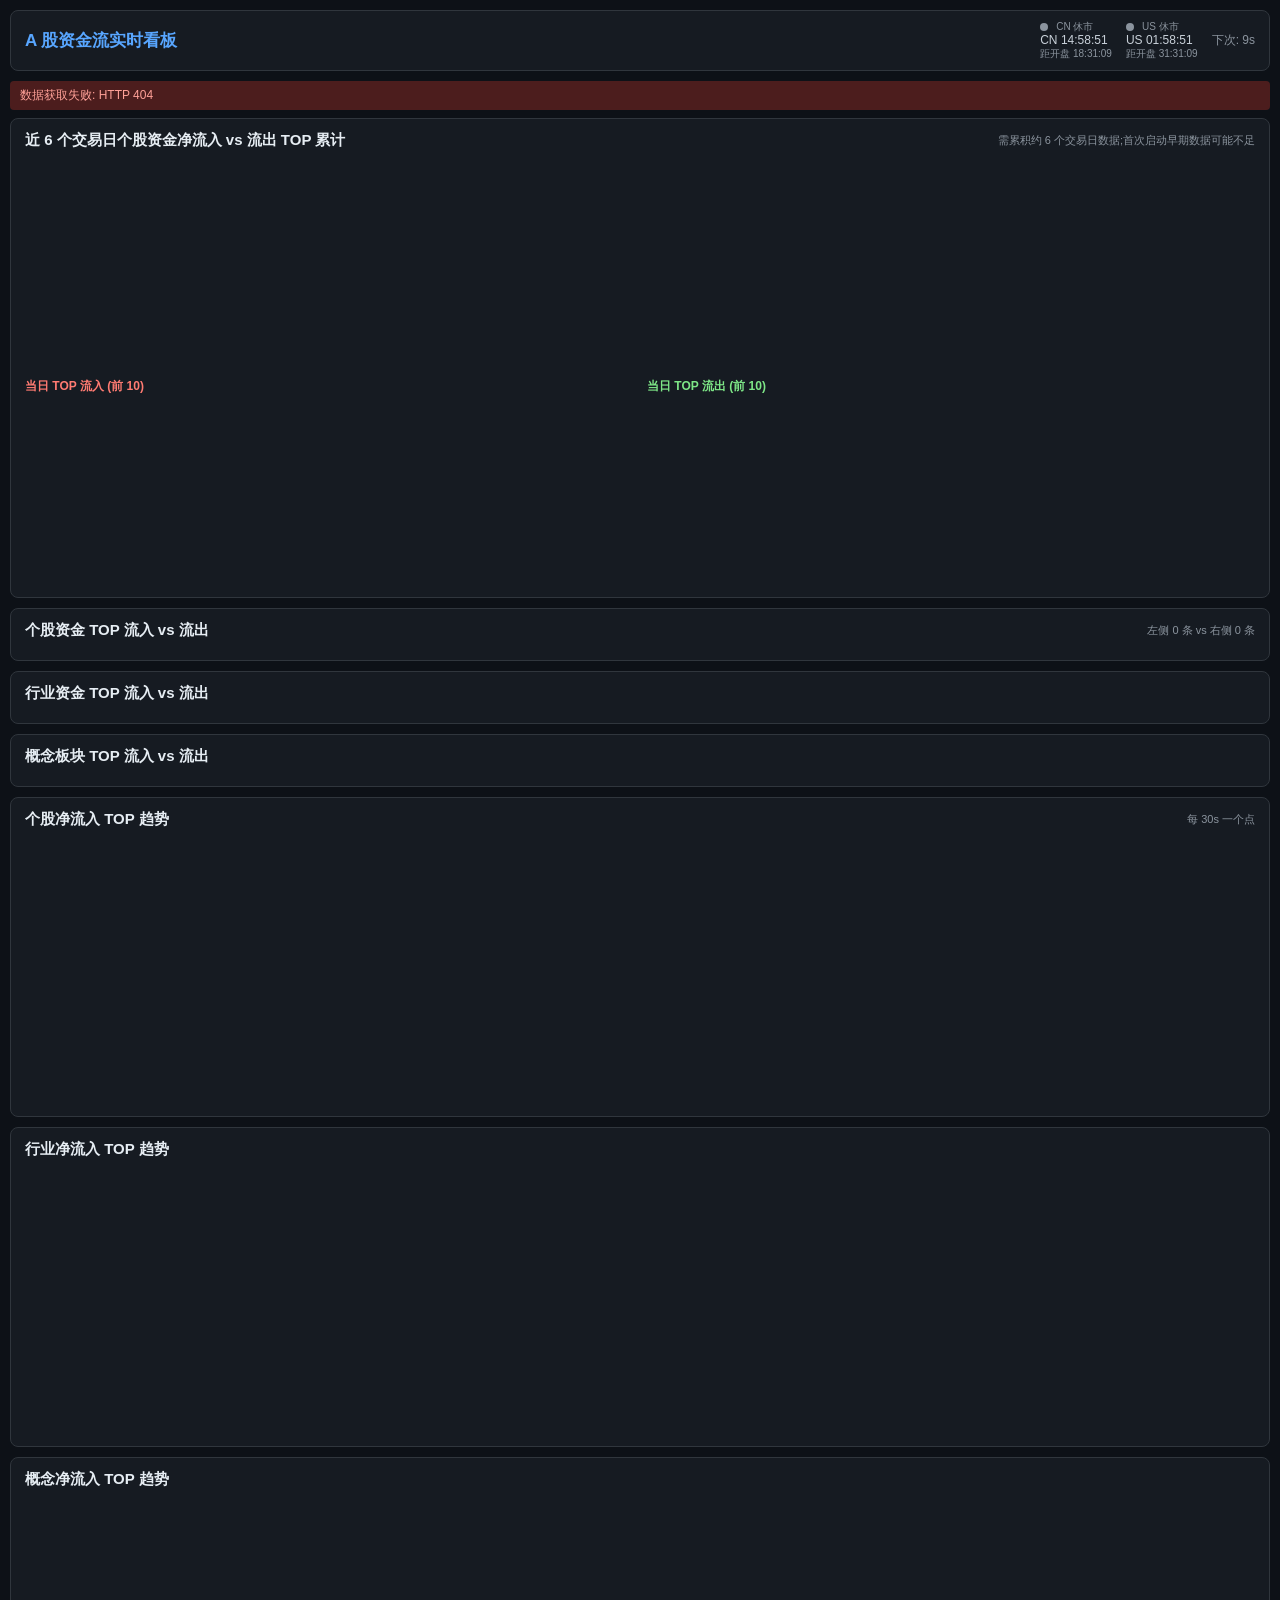
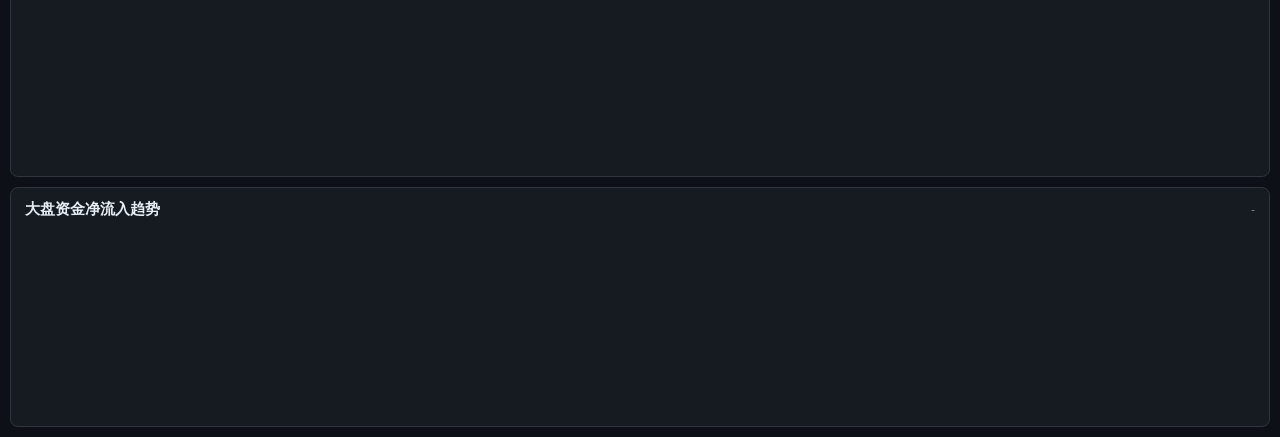
==== commit e8f997e4: "fix(countdown): 盘前早于当日首 session 时统一显示'距开盘 N 分钟' 拆分 _calcNextOpen 为两层: - _composeNextUtc(): 纯函数,返回目标 " ====
--- a/dashboard.html
+++ b/dashboard.html
@@ -986,6 +986,19 @@
     return _calcNextOpen(now, tz, parts, wdMap, workdays, y, mo, d, curMin, s, openHour, openMinute);
   }
 
+  // 盘前(早于当日首个 session 起点):统一显示"距开盘 N 分钟",
+  // 不再 fall through 到 _calcNextOpen(否则会算下个工作日,显示 24h+)
+  if (sessions.length > 0) {
+    const sortedSess = [...sessions].sort((a, b) => (a[0] * 60 + a[1]) - (b[0] * 60 + b[1]));
+    const firstStart = sortedSess[0][0] * 60 + sortedSess[0][1];
+    if (curMin < firstStart) {
+      // 用 nextOpenCountdown 自己的 firstStart 算今天开盘 ms
+      const nextUtc = _composeNextUtc(parts, wdMap, workdays, now, firstStart, openHour, openMinute, tz);
+      const remainMs = nextUtc - now.getTime();
+      return { state: "closed", text: `距开盘 ${fmtDuration(remainMs)}` };
+    }
+  }
+
   if (overnight.length > 0) {
     const o1 = overnight[0];
     if (curMin >= o1[0] * 60 + o1[1] && curMin < o1[2] * 60 + o1[3]) {
@@ -1033,8 +1046,8 @@
   return _calcNextOpen(now, tz, parts, wdMap, workdays, y, mo, d, curMin, s, openHour, openMinute);
 }
 
-function _calcNextOpen(now, tz, parts, wdMap, workdays, y, mo, d, curMin, s, openHour, openMinute) {
-  // 构造固定的 nextUtc：目标工作日在 tz 下的 09:30:00 对应的 UTC 毫秒。
+function _composeNextUtc(parts, wdMap, workdays, now, targetStartMin, openHour, openMinute, tz) {
+  // 构造"目标工作日"的"年-月-日 在 tz 下的 09:30:00"对应的 UTC 毫秒。
   // 关键:不把 gSec 加进去,否则 nextUtc 会随 now 的秒数同步偏移,导致 remain 永远不变。
   const targetFmt = new Intl.DateTimeFormat("en-CA", {
     timeZone: tz, hour12: false, weekday: "short",
@@ -1062,14 +1075,25 @@
       parseInt(gp.minute, 10),
       parseInt(gp.second, 10)
     );
-    // tz 下"目标日 09:30:00"对应的 UTC 时刻
-    const nextUtc = localDayStartUtc + tzOffset + openHour * 3600 * 1000 + openMinute * 60 * 1000;
+    // tz 下"目标日 targetStartMin:00"对应的 UTC 时刻
+    const targetH = Math.floor(targetStartMin / 60);
+    const targetM = targetStartMin % 60;
+    const nextUtc = localDayStartUtc + tzOffset + targetH * 3600 * 1000 + targetM * 60 * 1000;
     if (nextUtc > now.getTime()) {
-      const remain = nextUtc - now.getTime();
-      return { state: "closed", text: `距开盘 ${fmtDuration(remain)}` };
-    }
-  }
-  return { state: "closed", text: "已收盘" };
+      return nextUtc;
+    }
+  }
+  return null;
+}
+
+function _calcNextOpen(now, tz, parts, wdMap, workdays, y, mo, d, curMin, s, openHour, openMinute) {
+  // 默认找下个工作日 09:30 开市
+  const nextUtc = _composeNextUtc(parts, wdMap, workdays, now, openHour * 60 + openMinute, openHour, openMinute, tz);
+  if (nextUtc === null) {
+    return { state: "closed", text: "已收盘" };
+  }
+  const remain = nextUtc - now.getTime();
+  return { state: "closed", text: `距开盘 ${fmtDuration(remain)}` };
 }
 
 function fmtDuration(ms) {
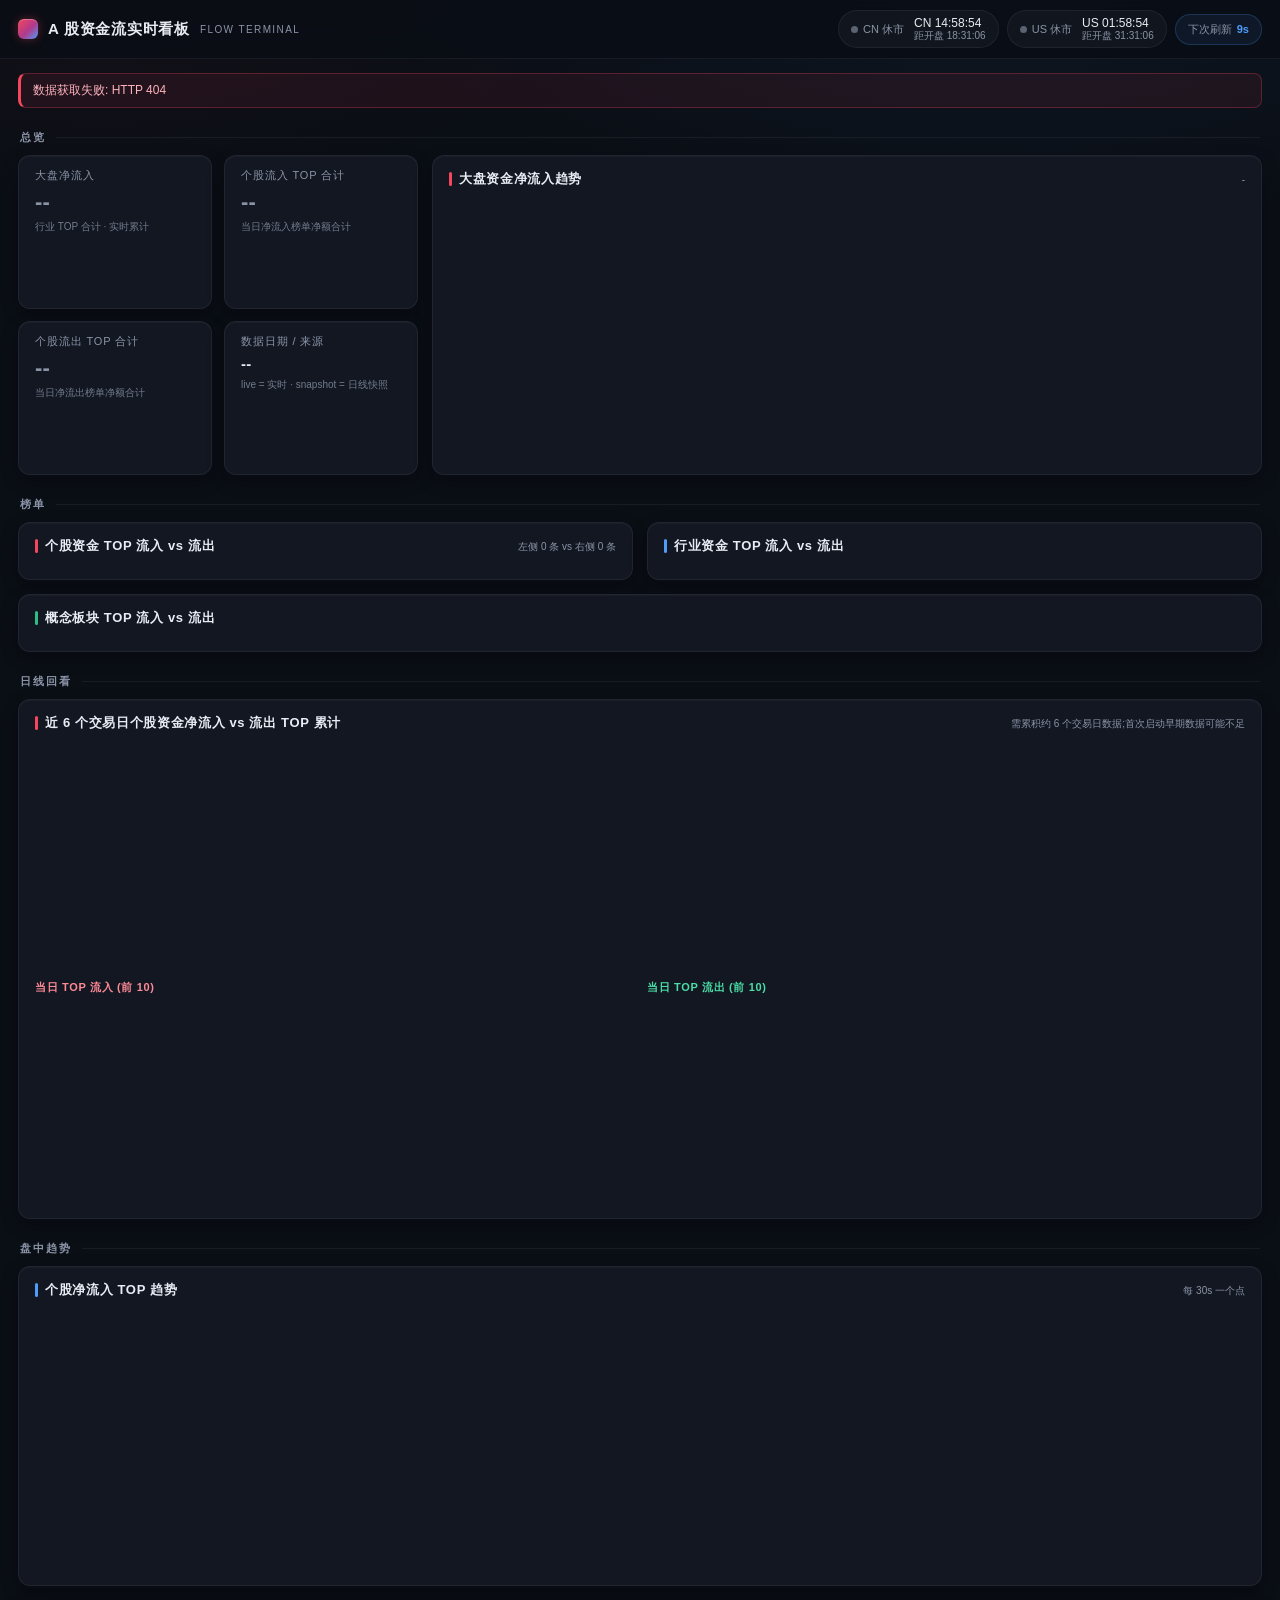
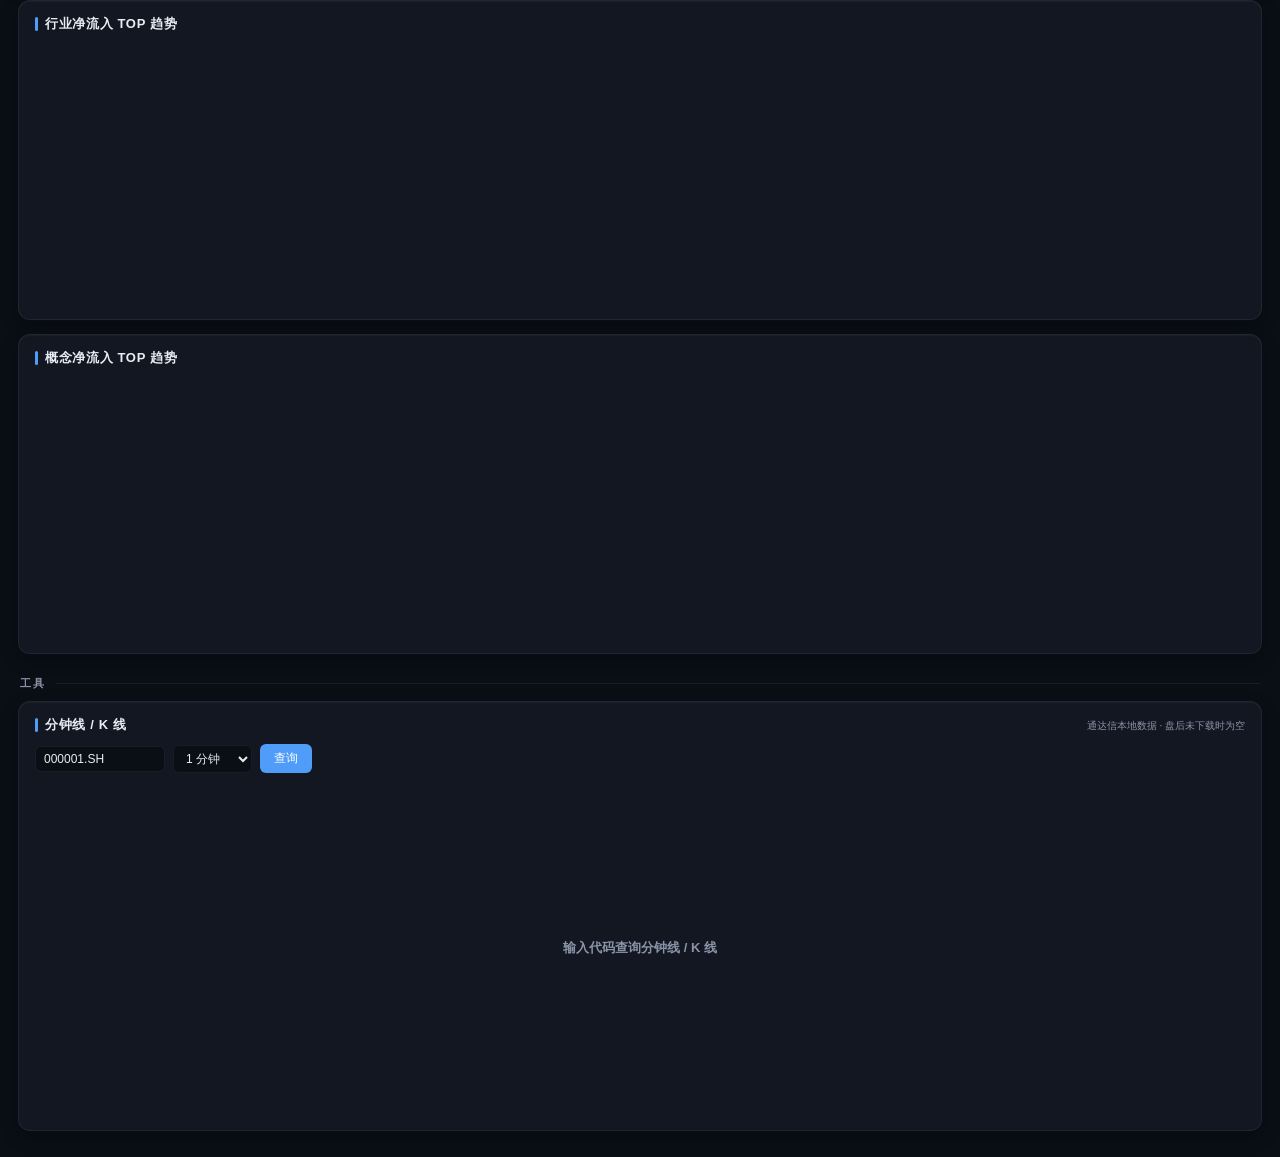
==== commit 68436de0: "refactor: 审美优化迭代——前端重设计(分区布局/hero 总览/视觉令牌/JS 清理) + 后端低风险清理(16 项,含 TDX_EXE 隐性 bug 修复)" ====
--- a/dashboard.html
+++ b/dashboard.html
@@ -4,195 +4,476 @@
 <meta charset="UTF-8">
 <meta name="viewport" content="width=device-width, initial-scale=1, viewport-fit=cover">
 <title>A 股资金流实时看板</title>
+<link rel="icon" href="data:,">
 <script src="./echarts.min.js"></script>
 <script src="./mock_data.js"></script>
 <style>
+  :root {
+    --bg: #0a0e15;
+    --card: #121722;
+    --card-hover: #151b28;
+    --border: rgba(255, 255, 255, .06);
+    --border-hover: rgba(255, 255, 255, .13);
+    --up: #f6465d;
+    --up-soft: #ff8a96;
+    --up-bg: rgba(246, 70, 93, .12);
+    --down: #2ebd85;
+    --down-soft: #4adea5;
+    --down-bg: rgba(46, 189, 133, .12);
+    --text: #e8ecf3;
+    --muted: #8b94a7;
+    --accent: #4f9cf9;
+    --radius: 12px;
+  }
   * { box-sizing: border-box; }
   html, body { overflow-x: hidden; }
   body {
-    margin: 0; padding: 10px;
-    font-family: -apple-system, "PingFang SC", "Microsoft YaHei", sans-serif;
-    background: #0d1117; color: #e6edf3;
-  }
-  .header {
+    margin: 0; padding: 0;
+    font-family: -apple-system, "Segoe UI", "PingFang SC", "Microsoft YaHei", sans-serif;
+    color: var(--text);
+    background:
+      radial-gradient(1100px 520px at 78% -8%, rgba(79, 156, 249, .07), transparent 60%),
+      radial-gradient(900px 480px at 8% -6%, rgba(246, 70, 93, .05), transparent 55%),
+      var(--bg);
+    background-attachment: fixed;
+  }
+
+  /* ============ 顶栏 ============ */
+  .topbar {
+    position: sticky; top: 0; z-index: 100;
     display: flex; justify-content: space-between; align-items: center;
-    padding: 10px 14px; background: #161b22; border-radius: 8px; margin-bottom: 10px;
-    border: 1px solid #30363d;
-  }
-  .header h1 { font-size: 17px; margin: 0; color: #58a6ff; }
-  .status { display: flex; gap: 14px; font-size: 12px; color: #8b949e; align-items: center; flex-wrap: wrap; }
-  .status .dot {
-    display: inline-block; width: 9px; height: 9px; border-radius: 50%;
-    background: #f85149; margin-right: 4px; vertical-align: middle;
-  }
-  .status .dot.live { background: #3fb950; box-shadow: 0 0 6px #3fb950; }
-  .status .clock-group { display: inline-flex; flex-direction: column; gap: 1px; line-height: 1.15; }
-  .status .clock-group .clock-time { font-size: 12px; color: #c9d1d9; }
-  .status .clock-group .clock-countdown { font-size: 10px; color: #8b949e; font-variant-numeric: tabular-nums; }
-  .status .clock-group.is-open .clock-countdown { color: #3fb950; }
-  .status .clock-state { font-size: 10px; color: #8b949e; display: inline-flex; align-items: center; gap: 4px; }
-  .status .clock-state .dot {
-    display: inline-block; width: 8px; height: 8px; border-radius: 50%;
-    background: #8b949e;
-  }
-  .status .clock-group.is-open .clock-state .dot { background: #3fb950; box-shadow: 0 0 6px #3fb950; }
-  .status .clock-group.is-open .clock-state .state-text { color: #3fb950; }
+    gap: 12px; flex-wrap: wrap;
+    padding: 10px 18px;
+    background: rgba(10, 14, 21, .78);
+    backdrop-filter: blur(14px);
+    -webkit-backdrop-filter: blur(14px);
+    border-bottom: 1px solid var(--border);
+  }
+  .brand { display: flex; align-items: center; gap: 10px; min-width: 0; }
+  .logo {
+    width: 20px; height: 20px; border-radius: 6px; flex: none;
+    background: linear-gradient(135deg, var(--up) 0%, #b03a8b 55%, var(--accent) 100%);
+    box-shadow: 0 0 10px rgba(246, 70, 93, .35), inset 0 1px 0 rgba(255, 255, 255, .25);
+  }
+  .topbar h1 {
+    font-size: 15px; margin: 0; font-weight: 650; letter-spacing: .05em;
+    color: var(--text); white-space: nowrap;
+  }
+  .brand-sub {
+    font-size: 10px; color: var(--muted); letter-spacing: .14em;
+    text-transform: uppercase; white-space: nowrap;
+  }
+  .status { display: flex; gap: 8px; font-size: 12px; color: var(--muted); align-items: center; flex-wrap: wrap; }
+  .clock-group {
+    display: inline-flex; align-items: center; gap: 10px;
+    padding: 5px 12px; border-radius: 999px;
+    background: rgba(255, 255, 255, .035);
+    border: 1px solid var(--border);
+    line-height: 1.2;
+  }
+  .clock-state {
+    font-size: 11px; color: var(--muted);
+    display: inline-flex; align-items: center; gap: 5px; white-space: nowrap;
+  }
+  .clock-state .dot {
+    display: inline-block; width: 7px; height: 7px; border-radius: 50%;
+    background: #5b6373; flex: none;
+  }
+  .clock-group.is-open .clock-state .dot {
+    background: var(--down);
+    animation: dotBreath 2.2s ease-in-out infinite;
+  }
+  .clock-group.is-open .clock-state .state-text { color: var(--down-soft); }
+  @keyframes dotBreath {
+    0%, 100% { box-shadow: 0 0 0 0 rgba(46, 189, 133, .45); }
+    50% { box-shadow: 0 0 0 5px rgba(46, 189, 133, 0); }
+  }
+  .clock-col { display: inline-flex; flex-direction: column; gap: 0; }
+  .clock-time {
+    font-size: 12px; color: var(--text);
+    font-variant-numeric: tabular-nums; white-space: nowrap;
+  }
+  .clock-countdown {
+    font-size: 10px; color: var(--muted);
+    font-variant-numeric: tabular-nums; white-space: nowrap;
+  }
+  .clock-group.is-open .clock-countdown { color: var(--down-soft); }
+  .next-pill {
+    display: inline-flex; align-items: center; gap: 5px;
+    padding: 7px 12px; border-radius: 999px;
+    background: rgba(79, 156, 249, .08);
+    border: 1px solid rgba(79, 156, 249, .22);
+    font-size: 11px; color: var(--muted); white-space: nowrap;
+  }
+  .next-pill b {
+    color: var(--accent); font-weight: 600;
+    font-variant-numeric: tabular-nums;
+  }
+
+  /* ============ 页面骨架:分区 ============ */
+  .wrap {
+    padding: 14px 18px 26px; max-width: 1760px; margin: 0 auto;
+    display: flex; flex-direction: column; gap: 14px;
+  }
+  .sec-title {
+    margin: 8px 2px -4px;
+    font-size: 11px; font-weight: 600; letter-spacing: .18em;
+    color: var(--muted); text-transform: uppercase;
+    display: flex; align-items: center; gap: 10px;
+  }
+  .sec-title::after { content: ""; flex: 1; height: 1px; background: var(--border); }
+
+  /* ============ 错误 / 提示横幅 ============ */
   .err {
-    background: #4c1d1d; color: #ffa198; padding: 6px 10px; border-radius: 4px;
-    font-size: 12px; margin-bottom: 8px; display: none;
+    display: none;
+    padding: 8px 12px;
+    border-radius: 8px; font-size: 12px;
+    background: rgba(232, 179, 62, .07);
+    border: 1px solid rgba(232, 179, 62, .25);
+    border-left: 3px solid #e8b33e;
+    color: #e8c877;
   }
   .err.show { display: block; }
-  .grid {
-    display: grid; grid-template-columns: 1fr; gap: 10px;
-  }
+  .err.is-error {
+    background: rgba(246, 70, 93, .08);
+    border-color: rgba(246, 70, 93, .28);
+    border-left-color: var(--up);
+    color: #ffb3bd;
+  }
+
+  /* ============ 总览区:KPI + 大盘趋势 ============ */
+  .hero { display: grid; grid-template-columns: 1fr; gap: 14px; }
+  .hero .kpi-row { margin-bottom: 0; }
+  @media (min-width: 1200px) {
+    .hero { grid-template-columns: 400px 1fr; }
+    .hero .kpi-row { grid-template-columns: repeat(2, 1fr); }
+    .hero-market { min-height: 240px; }
+  }
+  .kpi-row {
+    display: grid; gap: 12px; margin-bottom: 0;
+    grid-template-columns: repeat(4, 1fr);
+  }
+  .kpi {
+    background: var(--card);
+    border: 1px solid var(--border);
+    border-radius: var(--radius);
+    padding: 12px 16px;
+    box-shadow: inset 0 1px 0 rgba(255, 255, 255, .03), 0 6px 18px rgba(0, 0, 0, .22);
+    transition: border-color .18s ease, transform .18s ease;
+    min-width: 0;
+  }
+  .kpi:hover { border-color: var(--border-hover); transform: translateY(-1px); }
+  .kpi-label {
+    font-size: 11px; color: var(--muted); letter-spacing: .08em;
+    margin-bottom: 6px; white-space: nowrap;
+  }
+  .kpi-value {
+    font-size: 22px; font-weight: 700; letter-spacing: .01em;
+    font-variant-numeric: tabular-nums; line-height: 1.15;
+    white-space: nowrap; overflow: hidden; text-overflow: ellipsis;
+  }
+  .kpi-value.small { font-size: 15px; font-weight: 600; color: var(--text); }
+  .kpi-sub { font-size: 10px; color: var(--muted); margin-top: 5px; opacity: .8; }
+
+  /* ============ 榜单区 / 趋势区布局 ============ */
+  .dual-row { display: grid; grid-template-columns: 1fr; gap: 14px; }
+  @media (min-width: 900px) {
+    .dual-row { grid-template-columns: repeat(2, 1fr); }
+    .dual-row .card:last-child { grid-column: 1 / -1; }
+  }
+  @media (min-width: 1400px) {
+    .dual-row { grid-template-columns: repeat(3, 1fr); }
+    .dual-row .card:last-child { grid-column: auto; }
+  }
+  .trend-pair { display: grid; grid-template-columns: 1fr; gap: 14px; }
+  @media (min-width: 1400px) {
+    .trend-pair { grid-template-columns: repeat(2, 1fr); }
+  }
+  @media (max-width: 1100px) {
+    .kpi-row { grid-template-columns: repeat(2, 1fr); }
+  }
+  @media (max-width: 480px) {
+    .wrap { padding: 10px 10px 20px; }
+    .kpi-row { grid-template-columns: repeat(2, 1fr); gap: 8px; }
+    .kpi { padding: 10px 12px; }
+    .kpi-value { font-size: 18px; }
+    .brand-sub { display: none; }
+  }
+
+  /* ============ 卡片 ============ */
   .card {
-    background: #161b22; border: 1px solid #30363d; border-radius: 8px;
-    padding: 12px 14px; overflow: hidden;
-  }
+    background: var(--card);
+    border: 1px solid var(--border);
+    border-radius: var(--radius);
+    padding: 14px 16px;
+    overflow: hidden;
+    box-shadow: inset 0 1px 0 rgba(255, 255, 255, .03), 0 6px 18px rgba(0, 0, 0, .22);
+    transition: border-color .18s ease, background .18s ease;
+  }
+  .card:hover { border-color: var(--border-hover); }
   .card h2 {
-    font-size: 15px; margin: 0 0 8px 0; color: #e6edf3;
-    display: flex; justify-content: space-between; align-items: center;
-  }
-  .card h2 .meta { font-size: 11px; color: #8b949e; font-weight: normal; }
-  .card.full { grid-column: 1 / -1; }
+    font-size: 13px; font-weight: 600; letter-spacing: .05em;
+    margin: 0 0 10px 0; color: var(--text);
+    display: flex; justify-content: space-between; align-items: baseline; gap: 10px;
+    padding-left: 10px; position: relative;
+  }
+  .card h2::before {
+    content: ""; position: absolute; left: 0; top: 2px; bottom: 2px;
+    width: 3px; border-radius: 2px; background: var(--accent);
+  }
+  .card h2.accent-up::before { background: var(--up); }
+  .card h2.accent-down::before { background: var(--down); }
+  .card h2 .meta {
+    font-size: 10px; color: var(--muted); font-weight: normal;
+    letter-spacing: 0; text-align: right;
+  }
   .card.chart { height: 320px; display: flex; flex-direction: column; }
   .card.chart > div { flex: 1; min-height: 0; }
-  .card.market { height: 240px; }
-
-  /* A 股配色:红涨绿跌 */
-  .pos { color: #ff4d4f; font-weight: 600; }
-  .neg { color: #2ea043; font-weight: 600; }
-  .neutral { color: #8b949e; }
-  table.dash {
-    width: 100%; border-collapse: collapse; font-size: 13px;
-  }
+  .card.chart.card-tall { height: 520px; }
+  .card.minute { height: 430px; }
+  .card.minute > .minute-controls { flex: 0 0 auto; }
+
+  /* 图表容器高度统一走类,不再用内联样式 */
+  .chart-box { width: 100%; }
+  .chart-box.h-trend { height: 280px; }
+  .chart-box.h-daily { height: 230px; }
+  .scroll-h250 { max-height: 250px; }
+  .scroll-h380 { max-height: 380px; }
+
+  .minute-controls {
+    display: flex; gap: 8px; align-items: center; margin-bottom: 8px; flex-wrap: wrap;
+  }
+  .minute-controls input, .minute-controls select {
+    background: var(--bg); color: var(--text);
+    border: 1px solid var(--border); border-radius: 6px;
+    font-size: 12px; padding: 5px 8px; outline: none;
+  }
+  .minute-controls input { width: 130px; text-transform: uppercase; }
+  .minute-controls input:focus, .minute-controls select:focus { border-color: var(--accent); }
+  .minute-controls button {
+    background: var(--accent); color: #fff; border: none; border-radius: 6px;
+    font-size: 12px; padding: 6px 14px; cursor: pointer;
+  }
+  .minute-controls button:hover { filter: brightness(1.15); }
+  .minute-controls .minute-msg { font-size: 11px; color: var(--muted); }
+
+  /* ============ 涨跌配色(A 股:红涨绿跌) ============ */
+  .pos { color: var(--up); font-weight: 600; }
+  .neg { color: var(--down); font-weight: 600; }
+  .neutral { color: var(--muted); }
+
+  /* ============ 表格 ============ */
+  .scroll { overflow: auto; }
+  .scroll::-webkit-scrollbar { width: 8px; height: 8px; }
+  .scroll::-webkit-scrollbar-thumb { background: rgba(255, 255, 255, .1); border-radius: 4px; }
+  .scroll::-webkit-scrollbar-thumb:hover { background: rgba(255, 255, 255, .2); }
+  .scroll::-webkit-scrollbar-track { background: transparent; }
+  .scroll::-webkit-scrollbar-corner { background: transparent; }
+
+  table.dash { width: 100%; border-collapse: collapse; font-size: 12px; }
   table.dash thead th {
-    text-align: left; padding: 6px 6px;
-    font-size: 11px; font-weight: normal; color: #8b949e;
-    border-bottom: 1px solid #30363d; position: sticky; top: 0;
-    background: #161b22;
+    text-align: left; padding: 6px 8px;
+    font-size: 10px; font-weight: 500; letter-spacing: .06em; color: var(--muted);
+    border-bottom: 1px solid var(--border);
+    position: sticky; top: 0; z-index: 2;
+    background: var(--card);
+    white-space: nowrap;
   }
   table.dash tbody td {
-    padding: 6px 6px; border-bottom: 1px solid #21262d;
-  }
+    padding: 5px 8px; height: 30px;
+    border-bottom: 1px solid rgba(255, 255, 255, .035);
+  }
+  table.dash tbody tr:nth-child(even) td { background-color: rgba(255, 255, 255, .016); }
+  table.dash tbody tr:hover td { background-color: rgba(255, 255, 255, .028); }
   table.dash tbody tr:last-child td { border-bottom: 0; }
-  table.dash .rank { color: #8b949e; width: 30px; }
+  table.dash .rank { width: 34px; }
   table.dash .num { text-align: right; font-variant-numeric: tabular-nums; }
-  table.dash td.net { font-size: 14px; font-weight: 700; }
-  table.dash.dual td, table.dash.dual th {
-    padding: 6px 8px;
-  }
-  table.dash.dual td.net {
-    font-size: 14px;
-    font-weight: 700;
-  }
-  table.dash.dual {
-    table-layout: fixed;
-  }
-  table.dash.dual thead th.left {
-    background: linear-gradient(to bottom, #2a1818 0%, #161b22 100%);
-    color: #ff7b72;
-    border-right: 2px solid #30363d;
-  }
-  table.dash.dual thead th.right {
-    background: linear-gradient(to bottom, #142a1a 0%, #161b22 100%);
-    color: #7ee787;
-    border-left: 2px solid #30363d;
-  }
-  table.dash.dual td.left {
-    border-right: 1px solid #30363d;
-  }
-  table.dash.dual td.right {
-    border-left: 1px solid #30363d;
-  }
+  table.dash td.net { font-size: 13px; font-weight: 700; }
+  table.dash td.empty, table.dash td.empty:hover {
+    text-align: center; color: var(--muted);
+    padding: 30px 0; background: transparent;
+  }
+  .rank-badge {
+    display: inline-block; min-width: 17px; height: 17px; line-height: 17px;
+    text-align: center; border-radius: 5px;
+    font-size: 10px; font-weight: 600;
+    background: rgba(255, 255, 255, .05); color: var(--muted);
+    margin-right: 4px; vertical-align: 1px;
+  }
+  .rank-badge.r1 { background: rgba(240, 185, 11, .18); color: #f0b90b; }
+  .rank-badge.r2 { background: rgba(192, 200, 212, .14); color: #c0c8d4; }
+  .rank-badge.r3 { background: rgba(205, 127, 50, .16); color: #cd8f52; }
+
+  table.dash.dual { table-layout: fixed; }
+  table.dash.dual td, table.dash.dual th { padding: 5px 6px; }
+  table.dash.dual td.net { font-size: 13px; font-weight: 700; }
+  table.dash.dual thead th.left { border-right: 1px solid rgba(255, 255, 255, .08); }
+  table.dash.dual td.left { border-right: 1px solid rgba(255, 255, 255, .06); }
+  table.dash.dual thead tr.col-row th.left { background: var(--up-bg); }
+  table.dash.dual thead tr.col-row th.right { background: var(--down-bg); }
   table.dash.dual .subhead th {
     text-align: center !important;
-    font-size: 12px;
-    font-weight: 600;
-    padding: 4px 6px;
-    color: #e6edf3;
-    background: #0d1117;
-  }
-  table.dash.dual .subhead th.left { color: #ff4d4f; }
-  table.dash.dual .subhead th.right { color: #2ea043; }
+    font-size: 11px; font-weight: 600; letter-spacing: .08em;
+    padding: 5px 8px;
+    background: #0d1220;
+  }
+  table.dash.dual .subhead th.left { color: var(--up-soft); }
+  table.dash.dual .subhead th.right { color: var(--down-soft); }
+
+  .sub-name { color: var(--muted); font-size: 10px; }
+  .name-cell { min-width: 0; }
+  .name-cell .n1 {
+    white-space: nowrap; overflow: hidden; text-overflow: ellipsis;
+  }
+
+  .daily-tables { display: grid; grid-template-columns: 1fr; gap: 14px; margin-top: 14px; }
+  @media (min-width: 800px) { .daily-tables { grid-template-columns: 1fr 1fr; } }
+  .daily-tables h3 { font-size: 11px; font-weight: 600; letter-spacing: .06em; margin: 0 0 6px 0; }
+  .daily-tables h3.in { color: var(--up-soft); }
+  .daily-tables h3.out { color: var(--down-soft); }
+
+  /* ============ 更新淡入 ============ */
+  @keyframes flashIn { from { opacity: .55; } to { opacity: 1; } }
+  .flash { animation: flashIn .4s ease; }
 </style>
 </head>
 <body>
-<div class="header">
-  <h1>A 股资金流实时看板</h1>
+<header class="topbar">
+  <div class="brand">
+    <span class="logo"></span>
+    <h1>A 股资金流实时看板</h1>
+    <span class="brand-sub">Flow Terminal</span>
+  </div>
   <div class="status">
     <span class="clock-group" title="北京时间 (UTC+8)">
       <span class="clock-state" id="cn-state"><span class="dot"></span><span class="state-text">CN 检测中</span></span>
-      <span class="clock-time">CN <span id="bj">--:--:--</span></span>
-      <span class="clock-countdown" id="cn-open">距开盘 --</span>
+      <span class="clock-col">
+        <span class="clock-time">CN <span id="bj">--:--:--</span></span>
+        <span class="clock-countdown" id="cn-open">距开盘 --</span>
+      </span>
     </span>
     <span class="clock-group" title="纽约时间 (美东, 自动处理夏令时)">
       <span class="clock-state" id="us-state"><span class="dot"></span><span class="state-text">US 检测中</span></span>
-      <span class="clock-time">US <span id="ny">--:--:--</span></span>
-      <span class="clock-countdown" id="us-open">距开盘 --</span>
+      <span class="clock-col">
+        <span class="clock-time">US <span id="ny">--:--:--</span></span>
+        <span class="clock-countdown" id="us-open">距开盘 --</span>
+      </span>
     </span>
-    <span>下次: <span id="next">10s</span></span>
+    <span class="next-pill">下次刷新 <b><span id="next">10s</span></b></span>
   </div>
-</div>
+</header>
+
+<main class="wrap">
 <div class="err" id="err"></div>
 
-<div class="grid">
-  <div class="card full chart" style="height:480px;">
-    <h2>近 6 个交易日个股资金净流入 vs 流出 TOP 累计 <span class="meta" id="daily-top-meta">需累积约 6 个交易日数据;首次启动早期数据可能不足</span></h2>
-    <div id="daily-top-chart" style="width:100%;height:220px;"></div>
-    <div style="display:grid;grid-template-columns:1fr 1fr;gap:14px;margin-top:14px;">
-      <div class="scroll" style="max-height:240px;overflow-y:auto;">
-        <h3 style="font-size:12px;color:#ff7b72;margin:0 0 6px 0;" id="daily-inflow-title">当日 TOP 流入 (前 10)</h3>
-        <table id="daily_inflow" class="dash dual"></table>
-      </div>
-      <div class="scroll" style="max-height:240px;overflow-y:auto;">
-        <h3 style="font-size:12px;color:#7ee787;margin:0 0 6px 0;" id="daily-outflow-title">当日 TOP 流出 (前 10)</h3>
-        <table id="daily_outflow" class="dash dual"></table>
-      </div>
+<div class="sec-title">总览</div>
+<section class="hero">
+  <div class="kpi-row">
+    <div class="kpi">
+      <div class="kpi-label">大盘净流入</div>
+      <div class="kpi-value neutral" id="kpi-market">--</div>
+      <div class="kpi-sub">行业 TOP 合计 · 实时累计</div>
+    </div>
+    <div class="kpi">
+      <div class="kpi-label">个股流入 TOP 合计</div>
+      <div class="kpi-value neutral" id="kpi-inflow">--</div>
+      <div class="kpi-sub">当日净流入榜单净额合计</div>
+    </div>
+    <div class="kpi">
+      <div class="kpi-label">个股流出 TOP 合计</div>
+      <div class="kpi-value neutral" id="kpi-outflow">--</div>
+      <div class="kpi-sub">当日净流出榜单净额合计</div>
+    </div>
+    <div class="kpi">
+      <div class="kpi-label">数据日期 / 来源</div>
+      <div class="kpi-value small" id="kpi-source">--</div>
+      <div class="kpi-sub">live = 实时 · snapshot = 日线快照</div>
     </div>
   </div>
-
+  <div class="card chart hero-market">
+    <h2 class="accent-up">大盘资金净流入趋势 <span class="meta" id="market-meta">-</span></h2>
+    <div id="trend-market" class="chart-box"></div>
+  </div>
+</section>
+
+<div class="sec-title">榜单</div>
+<div class="dual-row">
   <div class="card">
-    <h2>个股资金 TOP 流入 vs 流出 <span class="meta" id="stock-top-meta">左侧 0 条 vs 右侧 0 条</span></h2>
-    <div class="scroll" style="max-height:380px;overflow-y:auto;">
+    <h2 class="accent-up">个股资金 TOP 流入 vs 流出 <span class="meta" id="stock-top-meta">左侧 0 条 vs 右侧 0 条</span></h2>
+    <div class="scroll scroll-h380">
       <table id="stock_dual" class="dash dual"></table>
     </div>
   </div>
 
   <div class="card">
     <h2>行业资金 TOP 流入 vs 流出</h2>
-    <div class="scroll" style="max-height:380px;overflow-y:auto;">
+    <div class="scroll scroll-h380">
       <table id="ind_dual" class="dash dual"></table>
     </div>
   </div>
 
   <div class="card">
-    <h2>概念板块 TOP 流入 vs 流出</h2>
-    <div class="scroll" style="max-height:380px;overflow-y:auto;">
+    <h2 class="accent-down">概念板块 TOP 流入 vs 流出</h2>
+    <div class="scroll scroll-h380">
       <table id="con_dual" class="dash dual"></table>
     </div>
   </div>
-
-  <div class="card full chart">
-    <h2>个股净流入 TOP 趋势 <span class="meta">每 30s 一个点</span></h2>
-    <div id="trend-stock" style="width:100%;height:280px;"></div>
-  </div>
-
-  <div class="card full chart">
-    <h2>行业净流入 TOP 趋势</h2>
-    <div id="trend-industry" style="width:100%;height:280px;"></div>
-  </div>
-
-  <div class="card full chart">
-    <h2>概念净流入 TOP 趋势</h2>
-    <div id="trend-concept" style="width:100%;height:280px;"></div>
-  </div>
-
-  <div class="card full market chart">
-    <h2>大盘资金净流入趋势 <span class="meta" id="market-meta">-</span></h2>
-    <div id="trend-market" style="width:100%;height:200px;"></div>
+</div>
+
+<div class="sec-title">日线回看</div>
+<div class="card chart card-tall">
+  <h2 class="accent-up">近 6 个交易日个股资金净流入 vs 流出 TOP 累计 <span class="meta" id="daily-top-meta">需累积约 6 个交易日数据;首次启动早期数据可能不足</span></h2>
+  <div id="daily-top-chart" class="chart-box h-daily"></div>
+  <div class="daily-tables">
+    <div class="scroll scroll-h250">
+      <h3 class="in" id="daily-inflow-title">当日 TOP 流入 (前 10)</h3>
+      <table id="daily_inflow" class="dash dual"></table>
+    </div>
+    <div class="scroll scroll-h250">
+      <h3 class="out" id="daily-outflow-title">当日 TOP 流出 (前 10)</h3>
+      <table id="daily_outflow" class="dash dual"></table>
+    </div>
   </div>
 </div>
+
+<div class="sec-title">盘中趋势</div>
+<div class="card chart">
+  <h2>个股净流入 TOP 趋势 <span class="meta">每 30s 一个点</span></h2>
+  <div id="trend-stock" class="chart-box h-trend"></div>
+</div>
+<div class="trend-pair">
+  <div class="card chart">
+    <h2>行业净流入 TOP 趋势</h2>
+    <div id="trend-industry" class="chart-box h-trend"></div>
+  </div>
+  <div class="card chart">
+    <h2>概念净流入 TOP 趋势</h2>
+    <div id="trend-concept" class="chart-box h-trend"></div>
+  </div>
+</div>
+
+<div class="sec-title">工具</div>
+<div class="card chart minute">
+  <h2>分钟线 / K 线 <span class="meta" id="minute-meta">通达信本地数据 · 盘后未下载时为空</span></h2>
+  <div class="minute-controls">
+    <input id="minute-code" value="000001.SH" placeholder="600519.SH / 881151.SH"
+           title="个股或板块代码,形如 600519.SH / 000001.SZ / 881151.SH" maxlength="14">
+    <select id="minute-period">
+      <option value="1m" selected>1 分钟</option>
+      <option value="5m">5 分钟</option>
+      <option value="15m">15 分钟</option>
+      <option value="30m">30 分钟</option>
+      <option value="1h">1 小时</option>
+      <option value="1d">日线</option>
+      <option value="1w">周线</option>
+      <option value="1mon">月线</option>
+    </select>
+    <button id="minute-go">查询</button>
+    <span class="minute-msg" id="minute-msg"></span>
+  </div>
+  <div id="minute-chart" class="chart-box"></div>
+</div>
+</main>
 
 <script>
 const charts = {
@@ -200,6 +481,7 @@
   industry: echarts.init(document.getElementById("trend-industry")),
   concept: echarts.init(document.getElementById("trend-concept")),
   market: echarts.init(document.getElementById("trend-market")),
+  minute: echarts.init(document.getElementById("minute-chart")),
 };
 
 const _setChartOption = (chart, opt) => {
@@ -213,29 +495,45 @@
 };
 
 const COLORS = [
-  "#ff4d4f", "#58a6ff", "#d29922", "#a371f7", "#2ea043",
-  "#56d4dd", "#ffa657", "#f778ba", "#7ee787", "#ff7b72",
+  "#f6465d", "#4f9cf9", "#e8b33e", "#a371f7", "#2ebd85",
+  "#56d4dd", "#ff9f5a", "#f778ba", "#7ee787", "#ff8a96",
 ];
 
-const COLOR_UP = "#ff4d4f";
-const COLOR_DOWN = "#2ea043";
+const COLOR_UP = "#f6465d";
+const COLOR_DOWN = "#2ebd85";
+const COLOR_MUTED = "#8b94a7";
+const AXIS_LINE = "rgba(255, 255, 255, .08)";
+const SPLIT_LINE = "rgba(255, 255, 255, .055)";
+
+function hexA(hex, a) {
+  const h = String(hex).replace("#", "");
+  const n = parseInt(h, 16);
+  return `rgba(${(n >> 16) & 255}, ${(n >> 8) & 255}, ${n & 255}, ${a})`;
+}
 
 function fmt(v) {
   if (v === null || v === undefined || v === "") return "-";
   return String(v);
 }
 
-function toNumber(v) {
-  if (v === null || v === undefined || v === "") return 0;
+// 统一金额解析:"亿/万/%"字符串 → 亿为单位的数值;无效输入返回 null
+function parseYi(v) {
+  if (v === null || v === undefined || v === "") return null;
   if (typeof v === "number") return v;
   let s = String(v).trim().replace(/,/g, "");
-  if (s === "" || s === "-") return 0;
+  if (s === "" || s === "-") return null;
   let mult = 1;
   if (s.endsWith("亿")) { s = s.slice(0, -1); mult = 1; }
   else if (s.endsWith("万")) { s = s.slice(0, -1); mult = 0.0001; }
   else if (s.endsWith("%")) { s = s.slice(0, -1); mult = 1; }
   const n = parseFloat(s);
-  return isNaN(n) ? 0 : n * mult;
+  return isNaN(n) ? null : n * mult;
+}
+
+// 无效输入按 0 处理的场景(求和、比大小)
+function toNumber(v) {
+  const n = parseYi(v);
+  return n === null ? 0 : n;
 }
 
 function cls(v) {
@@ -243,6 +541,35 @@
   if (n > 0) return "pos";
   if (n < 0) return "neg";
   return "neutral";
+}
+
+function fmtYi(v) {
+  const sign = v > 0 ? "+" : "";
+  return sign + v.toFixed(2) + " 亿";
+}
+
+function flashEl(el) {
+  if (!el) return;
+  el.classList.remove("flash");
+  void el.offsetWidth;
+  el.classList.add("flash");
+}
+
+function rankBadge(i) {
+  const c = i === 0 ? "r1" : i === 1 ? "r2" : i === 2 ? "r3" : "";
+  return `<span class="rank-badge ${c}">${i + 1}</span>`;
+}
+
+// 净额单元格:按列内最大绝对值生成右锚内联条形(红=流入/正,绿=流出/负)
+function netBarStyle(v, maxAbs) {
+  const n = toNumber(v);
+  const pct = Math.min(100, maxAbs > 0 ? (Math.abs(n) / maxAbs) * 96 : 0);
+  const c = n > 0 ? "rgba(246, 70, 93, .17)" : n < 0 ? "rgba(46, 189, 133, .17)" : "rgba(139, 148, 167, .1)";
+  return `background-image:linear-gradient(to left, ${c} ${pct}%, rgba(0, 0, 0, 0) ${pct}%);`;
+}
+
+function maxAbsNet(rows) {
+  return (rows || []).reduce((m, r) => Math.max(m, Math.abs(toNumber(r && r["净额"]))), 0);
 }
 
 function renderDualStockTable(tbody, topRows, botRows) {
@@ -252,24 +579,26 @@
   const leftCols = hasInflow ? 4 : 3;
   const rightCols = hasOutflow ? 4 : 3;
   const totalCols = leftCols + rightCols;
+  const maxL = maxAbsNet(topRows);
+  const maxR = maxAbsNet(botRows);
 
   let html = '<thead>';
   html += `<tr class="subhead"><th colspan="${leftCols}" class="left">净流入 TOP ${topRows ? topRows.length : 0}</th>`
         + `<th colspan="${rightCols}" class="right">净流出 TOP ${botRows ? botRows.length : 0}</th></tr>`;
-  html += '<tr>';
+  html += '<tr class="col-row">';
   html += '<th class="left" style="text-align:left">名称</th>';
-  html += '<th class="left num" style="width:64px">涨幅%</th>';
-  if (hasInflow) html += '<th class="left num" style="width:80px">流入</th>';
-  html += '<th class="left num" style="width:84px">净额</th>';
+  html += '<th class="left num" style="width:52px">涨幅%</th>';
+  if (hasInflow) html += '<th class="left num" style="width:68px">流入</th>';
+  html += '<th class="left num" style="width:78px">净额</th>';
   html += '<th class="right" style="text-align:left">名称</th>';
-  html += '<th class="right num" style="width:64px">涨幅%</th>';
-  if (hasOutflow) html += '<th class="right num" style="width:80px">流出</th>';
-  html += '<th class="right num" style="width:90px">净额</th>';
+  html += '<th class="right num" style="width:52px">涨幅%</th>';
+  if (hasOutflow) html += '<th class="right num" style="width:68px">流出</th>';
+  html += '<th class="right num" style="width:82px">净额</th>';
   html += '</tr></thead><tbody>';
 
   const maxRows = Math.max((topRows || []).length, (botRows || []).length);
   if (maxRows === 0) {
-    html += `<tr><td colspan="${totalCols}" style="text-align:center;color:#8b949e;padding:24px">无数据</td></tr>`;
+    html += `<tr><td colspan="${totalCols}" class="empty">暂无数据</td></tr>`;
     tbody.innerHTML = html + '</tbody>';
     return;
   }
@@ -281,22 +610,26 @@
     if (L) {
       const code = fmt(L["股票代码"]);
       const name = fmt(L["股票简称"]);
-      const nameCell = code ? `${name}<br><span style="color:#8b949e;font-size:11px">${code}</span>` : name;
-      html += `<td class="left" style="text-align:left">${nameCell}</td>`;
+      const nameCell = code
+        ? `<div class="n1">${rankBadge(i)}${name}</div><div class="sub-name">${code}</div>`
+        : `<div class="n1">${rankBadge(i)}${name}</div>`;
+      html += `<td class="left name-cell" style="text-align:left">${nameCell}</td>`;
       html += `<td class="num left ${cls(L["涨跌幅"])}">${fmt(L["涨跌幅"])}</td>`;
       if (hasInflow) html += `<td class="num left ${cls(L["流入资金"])}">${fmt(L["流入资金"])}</td>`;
-      html += `<td class="num net left ${cls(L["净额"])}">${fmt(L["净额"])}</td>`;
+      html += `<td class="num net left ${cls(L["净额"])}" style="${netBarStyle(L["净额"], maxL)}">${fmt(L["净额"])}</td>`;
     } else {
       html += `<td class="left"></td><td class="left"></td>` + (hasInflow ? `<td class="left"></td>` : '') + `<td class="left"></td>`;
     }
     if (R) {
       const code = fmt(R["股票代码"]);
       const name = fmt(R["股票简称"]);
-      const nameCell = code ? `${name}<br><span style="color:#8b949e;font-size:11px">${code}</span>` : name;
-      html += `<td class="right" style="text-align:left">${nameCell}</td>`;
+      const nameCell = code
+        ? `<div class="n1">${rankBadge(i)}${name}</div><div class="sub-name">${code}</div>`
+        : `<div class="n1">${rankBadge(i)}${name}</div>`;
+      html += `<td class="right name-cell" style="text-align:left">${nameCell}</td>`;
       html += `<td class="num right ${cls(R["涨跌幅"])}">${fmt(R["涨跌幅"])}</td>`;
       if (hasOutflow) html += `<td class="num right ${cls(R["流出资金"])}">${fmt(R["流出资金"])}</td>`;
-      html += `<td class="num net right ${cls(R["净额"])}">${fmt(R["净额"])}</td>`;
+      html += `<td class="num net right ${cls(R["净额"])}" style="${netBarStyle(R["净额"], maxR)}">${fmt(R["净额"])}</td>`;
     } else {
       html += `<td class="right"></td><td class="right"></td>` + (hasOutflow ? `<td class="right"></td>` : '') + `<td class="right"></td>`;
     }
@@ -311,21 +644,22 @@
   const maxRows = Math.max((topRows || []).length, (botRows || []).length);
   const totalCols = 6;
   const labelKey = kind;
-  const titleKey = kind === "概念" ? "行业" : "行业";
+  const maxL = maxAbsNet(topRows);
+  const maxR = maxAbsNet(botRows);
   let html = '<thead>';
   html += `<tr class="subhead"><th colspan="3" class="left">${labelKey}净流入 TOP ${topRows ? topRows.length : 0}</th>`
         + `<th colspan="3" class="right">${labelKey}净流出 TOP ${botRows ? botRows.length : 0}</th></tr>`;
-  html += '<tr>';
+  html += '<tr class="col-row">';
   html += `<th class="left" style="text-align:left">${labelKey}</th>`;
-  html += '<th class="left num" style="width:64px">涨幅%</th>';
-  html += '<th class="left num" style="width:84px">净额</th>';
+  html += '<th class="left num" style="width:52px">涨幅%</th>';
+  html += '<th class="left num" style="width:78px">净额</th>';
   html += `<th class="right" style="text-align:left">${labelKey}</th>`;
-  html += '<th class="right num" style="width:64px">涨幅%</th>';
-  html += '<th class="right num" style="width:90px">净额</th>';
+  html += '<th class="right num" style="width:52px">涨幅%</th>';
+  html += '<th class="right num" style="width:82px">净额</th>';
   html += '</tr></thead><tbody>';
 
   if (maxRows === 0) {
-    html += `<tr><td colspan="${totalCols}" style="text-align:center;color:#8b949e;padding:24px">无数据</td></tr>`;
+    html += `<tr><td colspan="${totalCols}" class="empty">暂无数据</td></tr>`;
     tbody.innerHTML = html + '</tbody>';
     return;
   }
@@ -335,16 +669,16 @@
     const R = (botRows || [])[i];
     html += '<tr>';
     if (L) {
-      html += `<td class="left" style="text-align:left">${fmt(L[titleKey])}</td>`;
+      html += `<td class="left name-cell" style="text-align:left"><div class="n1">${rankBadge(i)}${fmt(L["行业"])}</div></td>`;
       html += `<td class="num left ${cls(L["行业-涨跌幅"])}">${fmt(L["行业-涨跌幅"])}</td>`;
-      html += `<td class="num net left ${cls(L["净额"])}">${fmt(L["净额"])}</td>`;
+      html += `<td class="num net left ${cls(L["净额"])}" style="${netBarStyle(L["净额"], maxL)}">${fmt(L["净额"])}</td>`;
     } else {
       html += `<td class="left"></td><td class="left"></td><td class="left"></td>`;
     }
     if (R) {
-      html += `<td class="right" style="text-align:left">${fmt(R[titleKey])}</td>`;
+      html += `<td class="right name-cell" style="text-align:left"><div class="n1">${rankBadge(i)}${fmt(R["行业"])}</div></td>`;
       html += `<td class="num right ${cls(R["行业-涨跌幅"])}">${fmt(R["行业-涨跌幅"])}</td>`;
-      html += `<td class="num net right ${cls(R["净额"])}">${fmt(R["净额"])}</td>`;
+      html += `<td class="num net right ${cls(R["净额"])}" style="${netBarStyle(R["净额"], maxR)}">${fmt(R["净额"])}</td>`;
     } else {
       html += `<td class="right"></td><td class="right"></td><td class="right"></td>`;
     }
@@ -382,6 +716,31 @@
   { min: 270, label: "15:00" },
 ];
 
+// 趋势图共享的交易时段 X 轴 / 净额 Y 轴配置
+const TRADING_X_AXIS = {
+  type: "value",
+  min: 0,
+  max: 270,
+  interval: 30,
+  axisLabel: {
+    color: COLOR_MUTED, fontSize: 10,
+    formatter: (val) => {
+      const b = TRADING_AXIS_BREAKS.find(x => x.min === val);
+      return b ? b.label : "";
+    },
+  },
+  axisLine: { lineStyle: { color: AXIS_LINE } },
+  splitLine: { lineStyle: { color: SPLIT_LINE } },
+};
+
+function netYAxis(name) {
+  return {
+    type: "value", name, nameTextStyle: { color: COLOR_MUTED, fontSize: 10 },
+    axisLabel: { color: COLOR_MUTED, fontSize: 10 },
+    splitLine: { lineStyle: { color: SPLIT_LINE } },
+  };
+}
+
 function buildSeries(data, nameMap, timestamps) {
   const orderedKeys = Object.keys(nameMap).length > 0
     ? Object.keys(nameMap).filter(k => data[k] !== undefined)
@@ -389,20 +748,21 @@
   const MARK_LINE = {
     silent: true,
     symbol: "none",
-    lineStyle: { color: "#8b949e", type: "dashed", width: 1 },
+    lineStyle: { color: COLOR_MUTED, type: "dashed", width: 1 },
     data: [
-      { xAxis: 120, label: { show: true, position: "end", color: "#8b949e", fontSize: 9, formatter: "午休" } },
+      { xAxis: 120, label: { show: true, position: "end", color: COLOR_MUTED, fontSize: 9, formatter: "午休" } },
     ],
   };
   const result = orderedKeys.map((key, i) => {
     const name = nameMap[key] || key;
     const values = data[key] || [];
+    const lineColor = COLORS[i % COLORS.length];
     const points = timestamps.map((t, idx) => {
       const v = values[idx];
       return {
         name: t,
         value: [toTradingMin(t), v],
-        itemStyle: { color: v > 0 ? COLOR_UP : v < 0 ? COLOR_DOWN : "#8b949e" },
+        itemStyle: { color: v > 0 ? COLOR_UP : v < 0 ? COLOR_DOWN : COLOR_MUTED },
       };
     });
     return {
@@ -410,8 +770,17 @@
       type: "line",
       smooth: true,
       showSymbol: false,
-      lineStyle: { width: 2 },
-      itemStyle: { color: COLORS[i % COLORS.length] },
+      lineStyle: { width: 1.8 },
+      itemStyle: { color: lineColor },
+      areaStyle: {
+        color: {
+          type: "linear", x: 0, y: 0, x2: 0, y2: 1,
+          colorStops: [
+            { offset: 0, color: hexA(lineColor, 0.1) },
+            { offset: 1, color: hexA(lineColor, 0) },
+          ],
+        },
+      },
       data: points,
       connectNulls: false,
       ...(i === 0 ? { markLine: MARK_LINE } : {}),
@@ -452,7 +821,7 @@
     }
   }
   if (params.length > MAX) {
-    html += '<span style="color:#8b949e">... 等 ' + params.length + " 条</span>";
+    html += '<span style="color:#8b94a7">... 等 ' + params.length + " 条</span>";
   }
   return html;
 };
@@ -461,11 +830,11 @@
   tooltip: {
     trigger: "axis",
     confine: true,                  // 限制在图表区域内,绝不超出屏幕
-    backgroundColor: "rgba(22,27,34,0.95)",
-    borderColor: "#30363d",
+    backgroundColor: "rgba(18, 23, 34, .96)",
+    borderColor: "rgba(255, 255, 255, .1)",
     borderWidth: 1,
-    textStyle: { color: "#e6edf3", fontSize: 12 },
-    extraCssText: "max-width:380px;white-space:normal;word-break:break-all;",
+    textStyle: { color: "#e8ecf3", fontSize: 12 },
+    extraCssText: "max-width:380px;white-space:normal;word-break:break-all;box-shadow:0 8px 24px rgba(0,0,0,.45);border-radius:8px;",
     // 智能位置:鼠标右侧 > 鼠标下方 > 鼠标上方 > 鼠标左侧
     // 注意:ECharts 在 dispatchAction / 触发的 tooltip 中, pos 是【页面坐标】(pageX, pageY),
     // 但返回值必须是【容器内坐标】(相对于 chart 容器左上角)。
@@ -497,18 +866,18 @@
     triggerOn: "mousemove|click",  // 同时响应移动与点击(便于看固定时间)
     label: {
       show: true,        // 始终显示 X/Y 当前值
-      backgroundColor: "#444",
-      color: "#fff",
+      backgroundColor: "#2a3140",
+      color: "#e8ecf3",
       fontSize: 11,
       padding: [3, 5],
     },
     lineStyle: {
-      color: "#8b949e",
+      color: COLOR_MUTED,
       width: 1.2,
       type: "solid",     // 实线(虚线在小屏看不清)
     },
     crossStyle: {
-      color: "#8b949e",
+      color: COLOR_MUTED,
       width: 1.2,
       type: "solid",
     },
@@ -521,41 +890,25 @@
   if (!timestamps || timestamps.length === 0) {
     _setChartOption(chart, {
       title: { text: "暂无趋势数据 (等待第二次刷新)", left: "center", top: "middle",
-        textStyle: { color: "#8b949e", fontSize: 13 } },
+        textStyle: { color: COLOR_MUTED, fontSize: 13 } },
     });
     return;
   }
   const series = buildSeries(dataDict, nameMap, timestamps);
   _setChartOption(chart, {
     backgroundColor: "transparent",
-    textStyle: { color: "#e6edf3", fontSize: 12 },
+    textStyle: { color: "#e8ecf3", fontSize: 12 },
     ...CHART_CURSOR_OPT,
     tooltip: {
       ...CHART_CURSOR_OPT.tooltip,
       formatter: TREND_TOOLTIP_FORMATTER,
     },
     axisPointer: CHART_CURSOR_OPT.axisPointer,
-    legend: { textStyle: { color: "#e6edf3", fontSize: 11 }, top: 0, type: "scroll" },
+    legend: { textStyle: { color: "#c6cdd9", fontSize: 11 }, top: 0, type: "scroll",
+      pageIconColor: COLOR_MUTED, pageTextStyle: { color: COLOR_MUTED } },
     grid: { left: 56, right: 24, top: 36, bottom: 56 },
-    xAxis: {
-      type: "value",
-      min: 0,
-      max: 270,
-      interval: 30,
-      axisLabel: {
-        color: "#8b949e", fontSize: 10,
-        formatter: (val) => {
-          const b = TRADING_AXIS_BREAKS.find(x => x.min === val);
-          return b ? b.label : "";
-        },
-      },
-      splitLine: { lineStyle: { color: "#21262d" } },
-    },
-    yAxis: {
-      type: "value", name: "净额(亿)", nameTextStyle: { color: "#8b949e", fontSize: 10 },
-      axisLabel: { color: "#8b949e", fontSize: 10 },
-      splitLine: { lineStyle: { color: "#21262d" } },
-    },
+    xAxis: TRADING_X_AXIS,
+    yAxis: netYAxis("净额(亿)"),
     series,
   });
 }
@@ -564,7 +917,7 @@
   if (!timestamps || timestamps.length === 0) {
     _setChartOption(chart, {
       title: { text: "暂无大盘数据", left: "center", top: "middle",
-        textStyle: { color: "#8b949e", fontSize: 13 } },
+        textStyle: { color: COLOR_MUTED, fontSize: 13 } },
     });
     return;
   }
@@ -572,11 +925,11 @@
   const min = Math.min(...market);
   const max = Math.max(...market);
   const lineColor = cur >= 0 ? COLOR_UP : COLOR_DOWN;
-  const areaTopColor = cur >= 0 ? "rgba(255, 77, 79, 0.4)" : "rgba(46, 160, 67, 0.4)";
+  const areaTopColor = cur >= 0 ? hexA(COLOR_UP, 0.35) : hexA(COLOR_DOWN, 0.35);
   const points = timestamps.map((t, idx) => [toTradingMin(t), market[idx]]);
   _setChartOption(chart, {
     backgroundColor: "transparent",
-    textStyle: { color: "#e6edf3", fontSize: 12 },
+    textStyle: { color: "#e8ecf3", fontSize: 12 },
     ...CHART_CURSOR_OPT,
     tooltip: {
       ...CHART_CURSOR_OPT.tooltip,
@@ -584,25 +937,8 @@
     },
     axisPointer: CHART_CURSOR_OPT.axisPointer,
     grid: { left: 56, right: 24, top: 20, bottom: 56 },
-    xAxis: {
-      type: "value",
-      min: 0,
-      max: 270,
-      interval: 30,
-      axisLabel: {
-        color: "#8b949e", fontSize: 10,
-        formatter: (val) => {
-          const b = TRADING_AXIS_BREAKS.find(x => x.min === val);
-          return b ? b.label : "";
-        },
-      },
-      splitLine: { lineStyle: { color: "#21262d" } },
-    },
-    yAxis: {
-      type: "value", name: "净流入(亿)", nameTextStyle: { color: "#8b949e", fontSize: 10 },
-      axisLabel: { color: "#8b949e", fontSize: 10 },
-      splitLine: { lineStyle: { color: "#21262d" } },
-    },
+    xAxis: TRADING_X_AXIS,
+    yAxis: netYAxis("净流入(亿)"),
     series: [{
       name: "大盘净流入",
       type: "line",
@@ -624,9 +960,9 @@
       markLine: {
         silent: true,
         symbol: "none",
-        lineStyle: { color: "#8b949e", type: "dashed", width: 1 },
+        lineStyle: { color: COLOR_MUTED, type: "dashed", width: 1 },
         data: [
-          { xAxis: 120, label: { show: true, position: "end", color: "#8b949e", fontSize: 9, formatter: "午休" } },
+          { xAxis: 120, label: { show: true, position: "end", color: COLOR_MUTED, fontSize: 9, formatter: "午休" } },
         ],
       },
     }],
@@ -636,6 +972,45 @@
   if (meta) {
     meta.innerHTML = `当前: <b class="${cur >= 0 ? "pos" : "neg"}">${sign}${cur.toFixed(2)} 亿</b> · 区间 ${min.toFixed(2)} ~ ${max.toFixed(2)}`;
   }
+}
+
+function kpiCls(v) {
+  return v > 0 ? "pos" : v < 0 ? "neg" : "neutral";
+}
+
+function updateKpis(d, source, dataDate) {
+  const hasIn = (d.stock_top || []).length > 0;
+  const hasOut = (d.stock_bottom || []).length > 0;
+  const inSum = (d.stock_top || []).reduce((a, r) => a + toNumber(r && r["净额"]), 0);
+  const outSum = (d.stock_bottom || []).reduce((a, r) => a + toNumber(r && r["净额"]), 0);
+  const inEl = document.getElementById("kpi-inflow");
+  const outEl = document.getElementById("kpi-outflow");
+  const srcEl = document.getElementById("kpi-source");
+  if (inEl) {
+    inEl.textContent = hasIn ? fmtYi(inSum) : "--";
+    inEl.className = "kpi-value " + (hasIn ? kpiCls(inSum) : "neutral");
+  }
+  if (outEl) {
+    outEl.textContent = hasOut ? fmtYi(outSum) : "--";
+    outEl.className = "kpi-value " + (hasOut ? kpiCls(outSum) : "neutral");
+  }
+  if (srcEl) {
+    srcEl.textContent = (dataDate || "--") + " · " + (source === "live" ? "实时" : "日线快照");
+  }
+  flashEl(inEl && inEl.parentElement);
+  flashEl(outEl && outEl.parentElement);
+}
+
+function updateMarketKpi(marketNet) {
+  const el = document.getElementById("kpi-market");
+  if (!el) return;
+  if (marketNet === null || marketNet === undefined || isNaN(marketNet)) {
+    el.textContent = "--";
+    el.className = "kpi-value neutral";
+    return;
+  }
+  el.textContent = fmtYi(marketNet);
+  el.className = "kpi-value " + kpiCls(marketNet);
 }
 
 let countdown = 10;
@@ -671,28 +1046,40 @@
 
     const errEl = document.getElementById("err");
     const isFallback = source === "daily_snapshot";
-    if (d.error) { errEl.textContent = "错误: " + d.error; errEl.classList.add("show"); }
-    else if (isFallback) {
+    if (d.error) {
+      errEl.textContent = "错误: " + d.error;
+      errEl.classList.add("show");
+      errEl.classList.add("is-error");
+    } else if (isFallback) {
       errEl.textContent = `当前为非交易时段,显示最近 1 日数据(${dataDate || "?"})`;
       errEl.classList.add("show");
+      errEl.classList.remove("is-error");
     } else {
       errEl.classList.remove("show");
+      errEl.classList.remove("is-error");
     }
 
     renderDualStockTable(document.getElementById("stock_dual"), d.stock_top, d.stock_bottom);
     renderDualIndustryTable(document.getElementById("ind_dual"), d.industry_top, d.industry_bottom, "行业");
     renderDualIndustryTable(document.getElementById("con_dual"), d.concept_top, d.concept_bottom, "概念");
 
-    const setMeta = (id, rows) => {
-      const el = document.getElementById(id);
-      if (el && rows) el.textContent = `左侧 ${d.stock_top.length} 条 vs 右侧 ${d.stock_bottom.length} 条`;
-    };
-    setMeta("stock-top-meta", d.stock_top);
+    flashEl(document.getElementById("stock_dual"));
+    flashEl(document.getElementById("ind_dual"));
+    flashEl(document.getElementById("con_dual"));
+
+    const metaEl = document.getElementById("stock-top-meta");
+    if (metaEl) {
+      metaEl.textContent = `左侧 ${(d.stock_top || []).length} 条 vs 右侧 ${(d.stock_bottom || []).length} 条`;
+    }
+
+    updateKpis(d, source, dataDate);
 
     fetchPeriodData();
   } catch (e) {
-    document.getElementById("err").textContent = "数据获取失败: " + e.message;
-    document.getElementById("err").classList.add("show");
+    const errEl = document.getElementById("err");
+    errEl.textContent = "数据获取失败: " + e.message;
+    errEl.classList.add("show");
+    errEl.classList.add("is-error");
   }
 }
 
@@ -730,13 +1117,13 @@
     const day = daily[i];
     for (const r of (day.stock_top || [])) {
       const code = r["股票代码"];
-      const v = parseAmountToYi(r["净额"]);
+      const v = parseYi(r["净额"]);
       if (v === null) continue;
       addRow(code, r["股票简称"], v, i, true);
     }
     for (const r of (day.stock_bottom || [])) {
       const code = r["股票代码"];
-      const v = parseAmountToYi(r["净额"]);
+      const v = parseYi(r["净额"]);
       if (v === null) continue;
       addRow(code, r["股票简称"], v, i, false);
     }
@@ -751,8 +1138,8 @@
     nonNullCount(b.data) - nonNullCount(a.data)
   ).slice(0, 30);
 
-  const PALETTE_IN = ["#ff4d4f", "#ff7b72", "#ff9472", "#ffb380", "#ffc1a3", "#ffa657", "#d29922", "#a371f7"];
-  const PALETTE_OUT = ["#2ea043", "#7ee787", "#56d4dd", "#3fb950", "#2da44e", "#1a7f37", "#116329", "#0f5132"];
+  const PALETTE_IN = ["#f6465d", "#ff8a96", "#ff9472", "#ffb380", "#ffc1a3", "#ff9f5a", "#e8b33e", "#a371f7"];
+  const PALETTE_OUT = ["#2ebd85", "#4adea5", "#56d4dd", "#3fb950", "#2da44e", "#1a7f37", "#116329", "#0f5132"];
   const series = sorted.map((s, idx) => {
     const palette = s.isInflow ? PALETTE_IN : PALETTE_OUT;
     const color = palette[idx % palette.length];
@@ -761,7 +1148,7 @@
       type: "line",
       smooth: false,
       showSymbol: true,
-      symbolSize: 6,
+      symbolSize: 5,
       connectNulls: false,
       lineStyle: { color, width: 1.5 },
       itemStyle: { color },
@@ -797,13 +1184,13 @@
     if (day) {
       const inTop = (day.stock_top || []).slice(0, 5);
       const outTop = (day.stock_bottom || []).slice(0, 5);
-      html += `<span style="color:#ff7b72">流入 TOP5:</span><br/>`;
+      html += `<span style="color:#ff8a96">流入 TOP5:</span><br/>`;
       inTop.forEach((r, k) => {
-        html += `&nbsp;&nbsp;${k + 1}. ${fmt(r["股票简称"])} (${fmt(r["股票代码"])}) <span style="color:${cls(r["净额"]) === "pos" ? "#ff7b72" : "#7ee787"}">${fmt(r["净额"])}</span><br/>`;
+        html += `&nbsp;&nbsp;${k + 1}. ${fmt(r["股票简称"])} (${fmt(r["股票代码"])}) <span style="color:${cls(r["净额"]) === "pos" ? "#ff8a96" : "#4adea5"}">${fmt(r["净额"])}</span><br/>`;
       });
-      html += `<span style="color:#7ee787">流出 TOP5:</span><br/>`;
+      html += `<span style="color:#4adea5">流出 TOP5:</span><br/>`;
       outTop.forEach((r, k) => {
-        html += `&nbsp;&nbsp;${k + 1}. ${fmt(r["股票简称"])} (${fmt(r["股票代码"])}) <span style="color:${cls(r["净额"]) === "pos" ? "#ff7b72" : "#7ee787"}">${fmt(r["净额"])}</span><br/>`;
+        html += `&nbsp;&nbsp;${k + 1}. ${fmt(r["股票简称"])} (${fmt(r["股票代码"])}) <span style="color:${cls(r["净额"]) === "pos" ? "#ff8a96" : "#4adea5"}">${fmt(r["净额"])}</span><br/>`;
       });
     } else {
       html += `<br/>尚无数据`;
@@ -814,18 +1201,24 @@
 
   _setChartOption(dailyTopChart, {
     backgroundColor: "transparent",
-    textStyle: { color: "#e6edf3", fontSize: 12 },
+    textStyle: { color: "#e8ecf3", fontSize: 12 },
+    title: {
+      text: have === 0 ? "暂无数据" : "",
+      left: "center", top: "middle",
+      textStyle: { color: COLOR_MUTED, fontSize: 13, fontWeight: "normal" },
+    },
     tooltip: {
       ...CHART_CURSOR_OPT.tooltip,
       formatter: tooltipFormatter,
     },
     axisPointer: CHART_CURSOR_OPT.axisPointer,
-    legend: { textStyle: { color: "#c9d1d9", fontSize: 10 }, type: "scroll", orient: "vertical", right: 10, top: "middle",
-      itemWidth: 12, itemHeight: 8, pageIconColor: "#8b949e", pageTextStyle: { color: "#8b949e" } },
+    legend: { textStyle: { color: "#c6cdd9", fontSize: 10 }, type: "scroll", orient: "vertical", right: 10, top: "middle",
+      itemWidth: 12, itemHeight: 8, pageIconColor: COLOR_MUTED, pageTextStyle: { color: COLOR_MUTED } },
     grid: { left: 56, right: 180, top: 20, bottom: 30 },
-    xAxis: { type: "category", data: xLabels, axisLabel: { color: "#8b949e", fontSize: 11 }, axisLine: { lineStyle: { color: "#30363d" } } },
-    yAxis: { type: "value", name: "亿元", nameTextStyle: { color: "#8b949e", fontSize: 10 },
-      axisLabel: { color: "#8b949e", fontSize: 10 }, splitLine: { lineStyle: { color: "#21262d" } } },
+    xAxis: { type: "category", data: xLabels, axisLabel: { color: COLOR_MUTED, fontSize: 11 },
+      axisLine: { lineStyle: { color: AXIS_LINE } } },
+    yAxis: { type: "value", name: "亿元", nameTextStyle: { color: COLOR_MUTED, fontSize: 10 },
+      axisLabel: { color: COLOR_MUTED, fontSize: 10 }, splitLine: { lineStyle: { color: SPLIT_LINE } } },
     series: series,
   });
 
@@ -853,18 +1246,8 @@
     renderDailyDetailTable("daily_inflow", [], "流入净额");
     renderDailyDetailTable("daily_outflow", [], "流出净额");
   }
-}
-
-function parseAmountToYi(v) {
-  if (v === null || v === undefined || v === "") return null;
-  if (typeof v === "number") return v;
-  let s = String(v).trim().replace(/,/g, "");
-  let mult = 1;
-  if (s.endsWith("亿")) { s = s.slice(0, -1); mult = 1; }
-  else if (s.endsWith("万")) { s = s.slice(0, -1); mult = 0.0001; }
-  else if (s.endsWith("%")) { s = s.slice(0, -1); mult = 1; }
-  const n = parseFloat(s);
-  return isNaN(n) ? null : n * mult;
+  flashEl(document.getElementById("daily_inflow"));
+  flashEl(document.getElementById("daily_outflow"));
 }
 
 function truncateName(s, max) {
@@ -876,18 +1259,19 @@
   const tbl = document.getElementById(id);
   if (!tbl) return;
   if (!rows || rows.length === 0) {
-    tbl.innerHTML = `<thead><tr><th>#</th><th>代码</th><th>名称</th><th class="num">涨跌幅</th><th class="num">${label}</th></tr></thead>`
-      + `<tbody><tr><td colspan="5" style="text-align:center;color:#8b949e;padding:24px">${label === '流入净额' ? '尚无流入快照' : '尚无流出快照'}</td></tr></tbody>`;
+    tbl.innerHTML = `<thead><tr><th style="width:42px">#</th><th style="width:96px">代码</th><th>名称</th><th class="num" style="width:72px">涨跌幅</th><th class="num" style="width:96px">${label}</th></tr></thead>`
+      + `<tbody><tr><td colspan="5" class="empty">${label === '流入净额' ? '暂无流入快照' : '暂无流出快照'}</td></tr></tbody>`;
     return;
   }
-  let html = `<thead><tr><th>#</th><th>代码</th><th>名称</th><th class="num">涨跌幅</th><th class="num">${label}</th></tr></thead><tbody>`;
+  const maxNet = maxAbsNet(rows);
+  let html = `<thead><tr><th style="width:42px">#</th><th style="width:96px">代码</th><th>名称</th><th class="num" style="width:72px">涨跌幅</th><th class="num" style="width:96px">${label}</th></tr></thead><tbody>`;
   rows.forEach((r, i) => {
     html += `<tr>
-      <td class="rank">${i + 1}</td>
+      <td class="rank">${rankBadge(i)}</td>
       <td>${fmt(r["股票代码"])}</td>
       <td>${fmt(r["股票简称"])}</td>
       <td class="num ${cls(r["涨跌幅"])}">${fmt(r["涨跌幅"])}</td>
-      <td class="num net ${cls(r["净额"])}">${fmt(r["净额"])}</td>
+      <td class="num net ${cls(r["净额"])}" style="${netBarStyle(r["净额"], maxNet)}">${fmt(r["净额"])}</td>
     </tr>`;
   });
   html += "</tbody>";
@@ -929,9 +1313,128 @@
     renderTrendSeries(charts.concept, ts, Object.fromEntries(
       Object.entries(d.concept || {}).map(([k, v]) => [k, filterArr(v)])
     ), names.concept || {});
-    renderMarketTrend(charts.market, ts, filterArr(d.market || []));
+    const marketArr = filterArr(d.market || []);
+    renderMarketTrend(charts.market, ts, marketArr);
+    updateMarketKpi(
+      typeof d.market_net === "number" ? d.market_net
+        : (marketArr.length > 0 ? marketArr[marketArr.length - 1] : null)
+    );
   } catch (e) {}
 }
+
+// ============ 分钟线 / K 线 (/api/minute) ============
+let lastMinuteQuery = null;
+
+function setMinuteMsg(text, isErr) {
+  const el = document.getElementById("minute-msg");
+  if (!el) return;
+  el.textContent = text || "";
+  el.style.color = isErr ? COLOR_UP : "";
+}
+
+function minutePlaceholder(text) {
+  _setChartOption(charts.minute, {
+    title: { text, left: "center", top: "middle",
+      textStyle: { color: COLOR_MUTED, fontSize: 13 } },
+    xAxis: { show: false }, yAxis: { show: false }, series: [],
+  });
+}
+
+function renderMinuteChart(payload) {
+  const d = payload.data || {};
+  const ts = d.timestamps || [];
+  if (!ts.length) {
+    minutePlaceholder("暂无数据 (盘后未下载或代码不存在)");
+    return;
+  }
+  const open = d.Open || [], high = d.High || [], low = d.Low || [],
+        close = d.Close || [], vol = d.Volume || [];
+  const kdata = ts.map((_, i) => [open[i], close[i], low[i], high[i]]);
+  const vdata = ts.map((_, i) => ({
+    value: vol[i],
+    itemStyle: { color: (close[i] >= open[i]) ? COLOR_UP : COLOR_DOWN },
+  }));
+  _setChartOption(charts.minute, {
+    backgroundColor: "transparent",
+    textStyle: { color: "#e8ecf3", fontSize: 12 },
+    animation: false,
+    tooltip: { trigger: "axis", axisPointer: { type: "cross" },
+      backgroundColor: "rgba(18, 23, 34, .92)", borderColor: AXIS_LINE,
+      textStyle: { color: "#e8ecf3", fontSize: 11 } },
+    axisPointer: { link: [{ xAxisIndex: "all" }] },
+    grid: [
+      { left: 56, right: 24, top: 24, height: "58%" },
+      { left: 56, right: 24, top: "72%", height: "18%" },
+    ],
+    xAxis: [
+      { type: "category", data: ts, gridIndex: 0,
+        axisLabel: { color: COLOR_MUTED, fontSize: 10 },
+        axisLine: { lineStyle: { color: AXIS_LINE } },
+        splitLine: { show: false } },
+      { type: "category", data: ts, gridIndex: 1,
+        axisLabel: { show: false },
+        axisLine: { lineStyle: { color: AXIS_LINE } } },
+    ],
+    yAxis: [
+      { scale: true, gridIndex: 0, name: "价格",
+        nameTextStyle: { color: COLOR_MUTED, fontSize: 10 },
+        axisLabel: { color: COLOR_MUTED, fontSize: 10 },
+        splitLine: { lineStyle: { color: SPLIT_LINE } } },
+      { scale: true, gridIndex: 1, name: "量",
+        nameTextStyle: { color: COLOR_MUTED, fontSize: 10 },
+        axisLabel: { color: COLOR_MUTED, fontSize: 10 },
+        splitLine: { show: false } },
+    ],
+    dataZoom: [
+      { type: "inside", xAxisIndex: [0, 1] },
+      { type: "slider", xAxisIndex: [0, 1], bottom: 4, height: 16,
+        borderColor: AXIS_LINE, backgroundColor: "transparent",
+        textStyle: { color: COLOR_MUTED, fontSize: 10 } },
+    ],
+    series: [
+      { name: "K线", type: "candlestick", data: kdata,
+        itemStyle: { color: COLOR_UP, color0: COLOR_DOWN,
+          borderColor: COLOR_UP, borderColor0: COLOR_DOWN } },
+      { name: "成交量", type: "bar", data: vdata, xAxisIndex: 1, yAxisIndex: 1 },
+    ],
+  });
+  const meta = document.getElementById("minute-meta");
+  if (meta) meta.textContent = `${payload.stock} · ${payload.period} · ${payload.count} 条`;
+}
+
+async function fetchMinute() {
+  const codeEl = document.getElementById("minute-code");
+  const periodEl = document.getElementById("minute-period");
+  const code = (codeEl.value || "").trim().toUpperCase();
+  const period = periodEl.value;
+  if (!/^[0-9A-Z]{4,10}\.(SH|SZ|BJ)$/.test(code)) {
+    setMinuteMsg("代码格式: 600519.SH / 000001.SZ", true);
+    return;
+  }
+  lastMinuteQuery = { code, period };
+  setMinuteMsg("加载中…");
+  try {
+    const r = await fetch(
+      `/api/minute?code=${encodeURIComponent(code)}&period=${period}&count=240`,
+      { cache: "no-store" });
+    const d = await r.json().catch(() => ({}));
+    if (!r.ok) {
+      setMinuteMsg(d.message || `请求失败 (${r.status})`, true);
+      minutePlaceholder(d.message || `数据不可用 (${r.status})`);
+      return;
+    }
+    setMinuteMsg("");
+    renderMinuteChart(d);
+  } catch (e) {
+    setMinuteMsg("网络错误", true);
+  }
+}
+
+document.getElementById("minute-go").addEventListener("click", fetchMinute);
+document.getElementById("minute-code").addEventListener("keydown", (e) => {
+  if (e.key === "Enter") fetchMinute();
+});
+minutePlaceholder("输入代码查询分钟线 / K 线");
 
 function updateClocks() {
   const now = new Date();
@@ -950,7 +1453,6 @@
   if (bjEl) bjEl.textContent = bj;
   if (nyEl) nyEl.textContent = ny;
 }
-updateClocks();
 
 function nextOpenCountdown(now, tz, openHour, openMinute, sessions, extra) {
   extra = extra || {};
@@ -1146,7 +1648,6 @@
     usEl.parentElement.classList.toggle("is-open", STATE_LABEL[us.state]?.open ?? false);
   }
 }
-updateOpenCountdown();
 
 function updateTradingStates() {
   const now = new Date();
@@ -1164,36 +1665,42 @@
   apply("cn-state", { state: cn.state, label: STATE_LABEL[cn.state]?.cn || "CN 休市" });
   apply("us-state", { state: us.state, label: STATE_LABEL[us.state]?.us || "US 休市" });
 }
-updateTradingStates();
-
+
+// 统一 1s 心跳:时钟 / 开盘倒计时 / 交易状态 / 数据刷新倒计时
 setInterval(() => {
+  updateClocks();
+  updateOpenCountdown();
+  updateTradingStates();
   countdown--;
   if (countdown <= 0) {
     fetchData();
     fetchTrend();
+    if (lastMinuteQuery) fetchMinute();
     countdown = 10;
   }
   document.getElementById("next").textContent = countdown + "s";
 }, 1000);
-
-setInterval(updateClocks, 1000);
-setInterval(updateOpenCountdown, 1000);
-setInterval(updateTradingStates, 1000);
 
 window.addEventListener("resize", () => {
   if (window._resizeRaf) return;
   window._resizeRaf = requestAnimationFrame(() => {
     window._resizeRaf = null;
     Object.values(charts).forEach(c => c.resize({silent: true}));
+    dailyTopChart.resize({silent: true});
   });
 });
 
+updateClocks();
+updateOpenCountdown();
+updateTradingStates();
+
 requestAnimationFrame(() => {
   Object.values(charts).forEach(c => c.resize({silent: true}));
+  dailyTopChart.resize({silent: true});
 });
 
 fetchData();
 fetchTrend();
 </script>
 </body>
-</html>+</html>
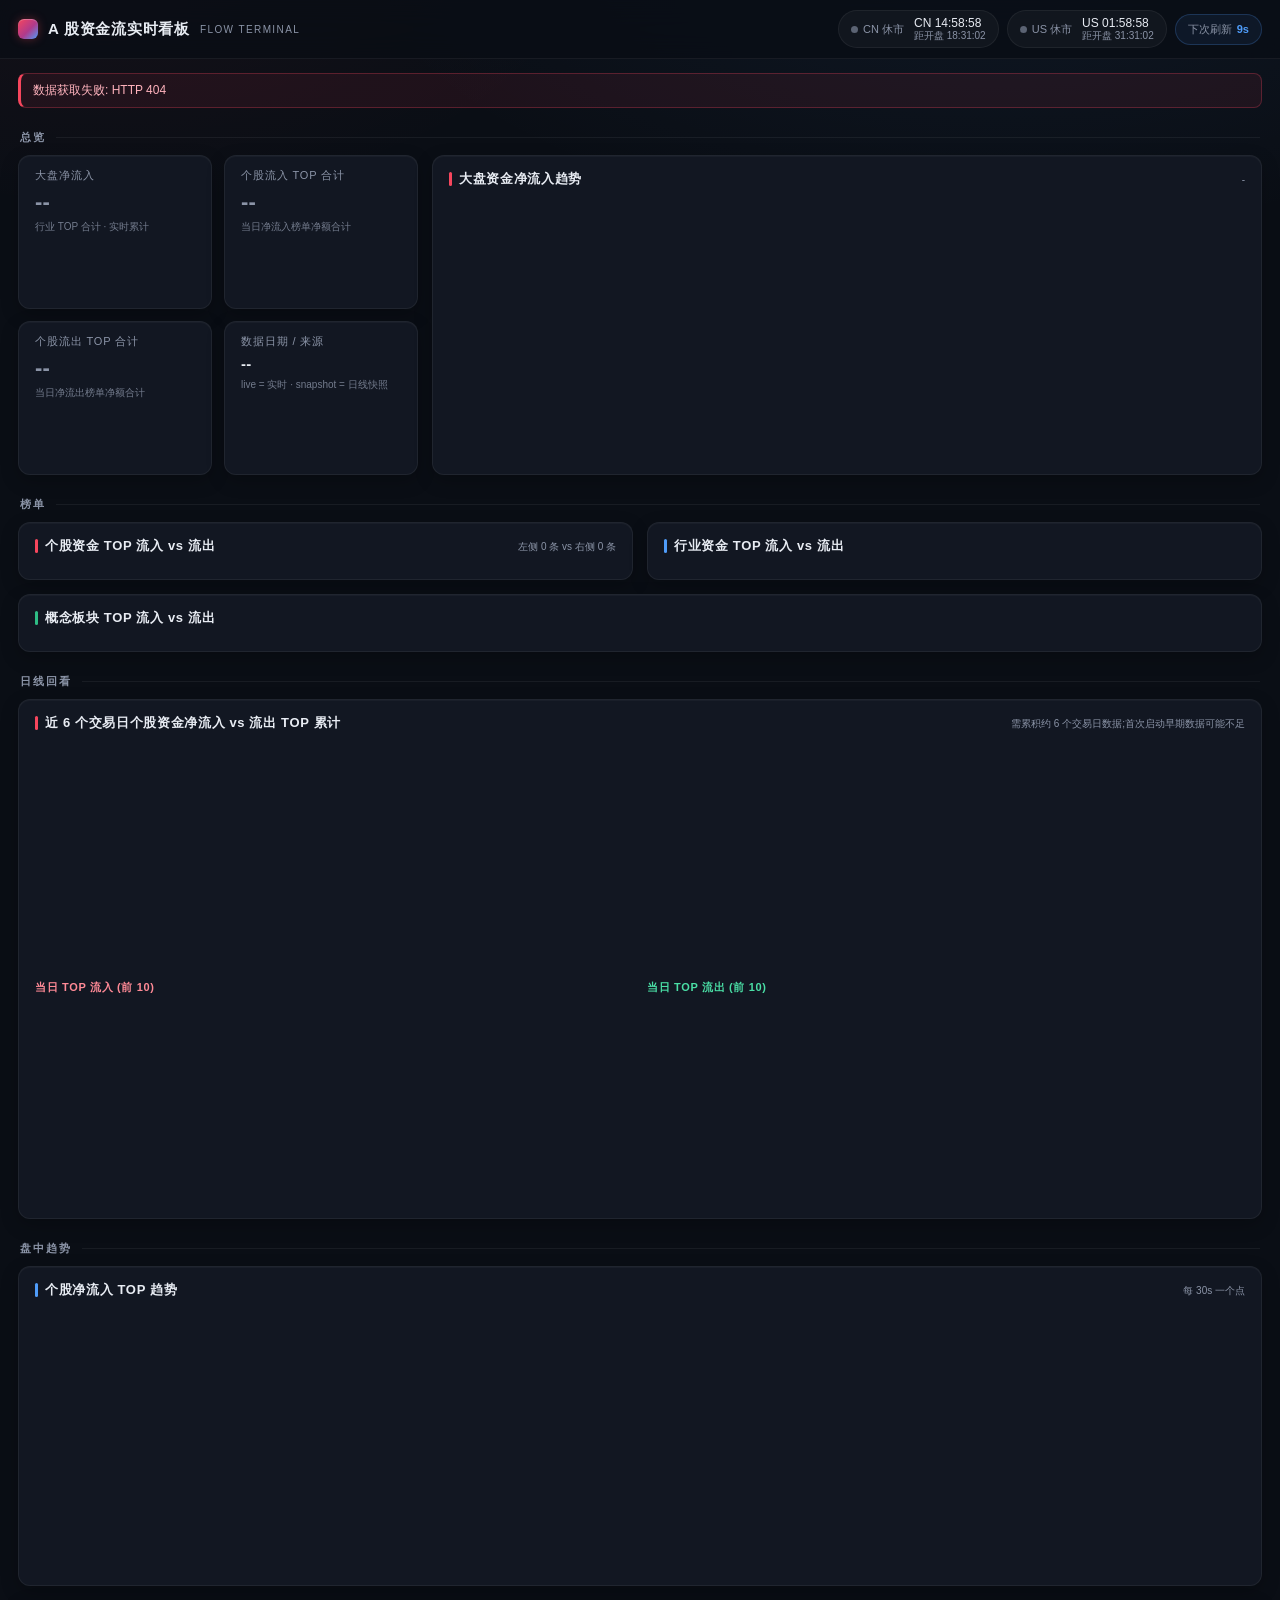
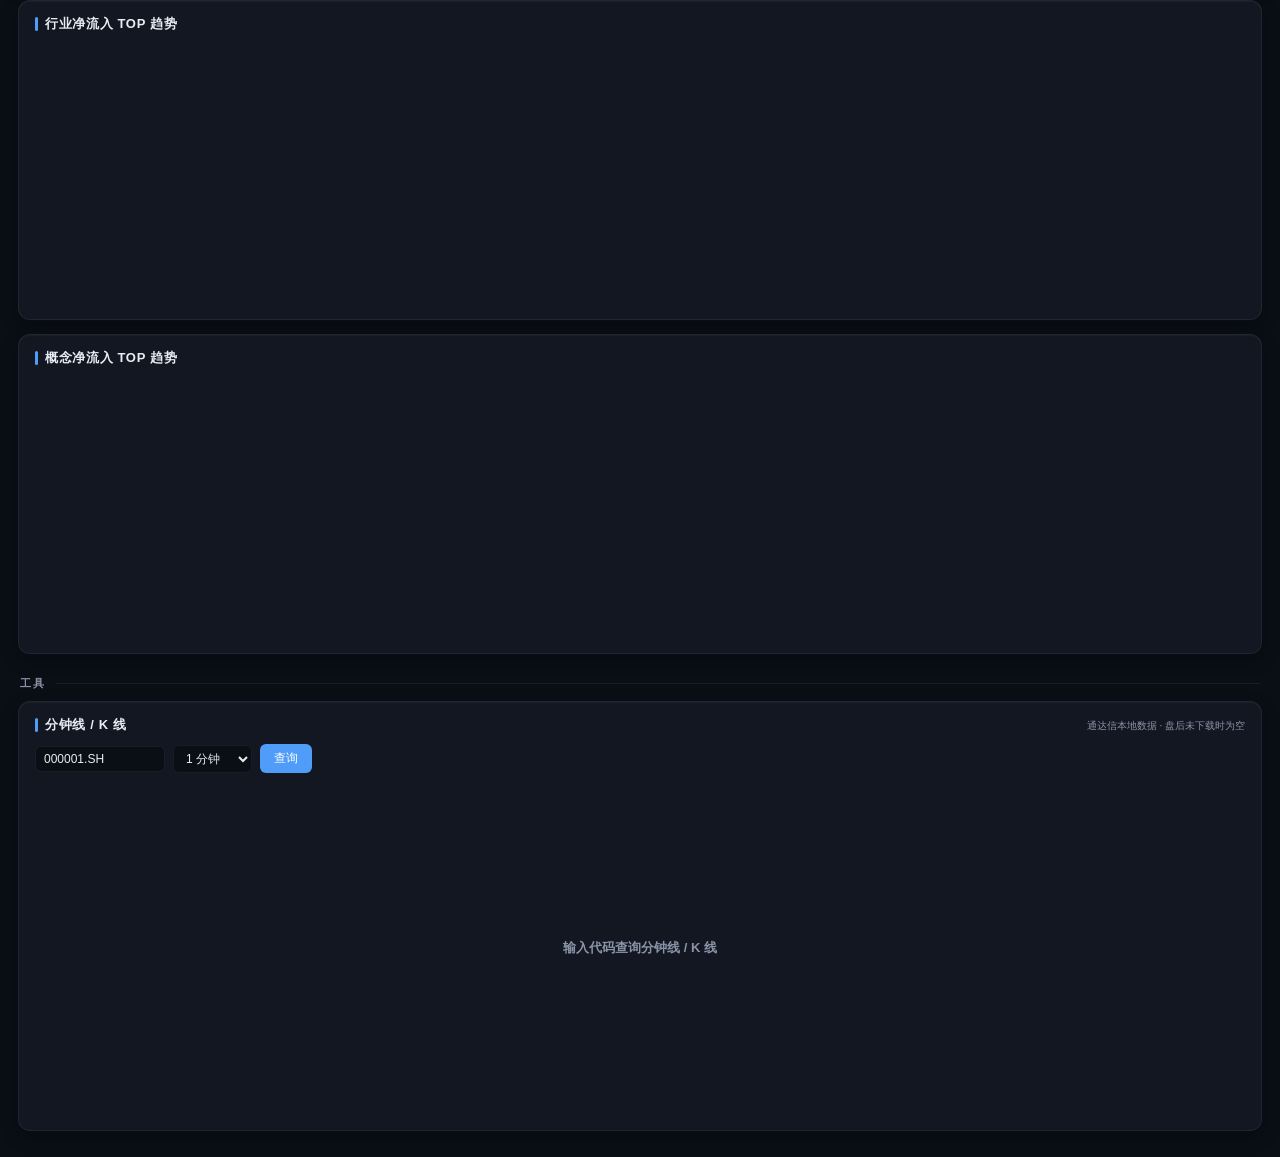
==== commit ce39675c: "fix: 审查修复 40+ 项——安全(静态文件白名单/默认绑127.0.0.1/stop脚本进程校验)、正确性(趋势series对齐/market_net去重/period失败保留旧数据/TDX失败" ====
--- a/dashboard.html
+++ b/dashboard.html
@@ -487,7 +487,8 @@
 const _setChartOption = (chart, opt) => {
   if (!chart) return;
   if (chart.__built) {
-    chart.setOption(opt, false);
+    // replaceMerge series：TOP 名单变化时被挤出的旧曲线会被移除，不再残留幽灵 series
+    chart.setOption(opt, { replaceMerge: ["series"] });
   } else {
     chart.setOption(opt, true);
     chart.__built = true;
@@ -497,6 +498,8 @@
 const COLORS = [
   "#f6465d", "#4f9cf9", "#e8b33e", "#a371f7", "#2ebd85",
   "#56d4dd", "#ff9f5a", "#f778ba", "#7ee787", "#ff8a96",
+  "#c98bff", "#5ac8fa", "#ffd60a", "#66e3a3", "#ff6b81",
+  "#8ea1ff", "#d4a017", "#40c4b6", "#e879f9", "#94a3b8",
 ];
 
 const COLOR_UP = "#f6465d";
@@ -511,9 +514,16 @@
   return `rgba(${(n >> 16) & 255}, ${(n >> 8) & 255}, ${n & 255}, ${a})`;
 }
 
+// 上游数据(股票简称/代码等)直接进 innerHTML，必须转义防 XSS
+function escapeHtml(s) {
+  return String(s).replace(/[&<>"']/g, c => ({
+    "&": "&amp;", "<": "&lt;", ">": "&gt;", '"': "&quot;", "'": "&#39;",
+  })[c]);
+}
+
 function fmt(v) {
   if (v === null || v === undefined || v === "") return "-";
-  return String(v);
+  return escapeHtml(v);
 }
 
 // 统一金额解析:"亿/万/%"字符串 → 亿为单位的数值;无效输入返回 null
@@ -575,7 +585,7 @@
 function renderDualStockTable(tbody, topRows, botRows) {
   if (!tbody) return;
   const hasInflow = (topRows || []).some(r => r && r["流入资金"] !== undefined);
-  const hasOutflow = (topRows || []).some(r => r && r["流出资金"] !== undefined);
+  const hasOutflow = (botRows || []).some(r => r && r["流出资金"] !== undefined);
   const leftCols = hasInflow ? 4 : 3;
   const rightCols = hasOutflow ? 4 : 3;
   const totalCols = leftCols + rightCols;
@@ -896,6 +906,7 @@
   }
   const series = buildSeries(dataDict, nameMap, timestamps);
   _setChartOption(chart, {
+    title: { text: "" },  // 清掉"暂无数据"占位（merge 模式不会自动删 title）
     backgroundColor: "transparent",
     textStyle: { color: "#e8ecf3", fontSize: 12 },
     ...CHART_CURSOR_OPT,
@@ -928,6 +939,7 @@
   const areaTopColor = cur >= 0 ? hexA(COLOR_UP, 0.35) : hexA(COLOR_DOWN, 0.35);
   const points = timestamps.map((t, idx) => [toTradingMin(t), market[idx]]);
   _setChartOption(chart, {
+    title: { text: "" },  // 清掉"暂无大盘数据"占位
     backgroundColor: "transparent",
     textStyle: { color: "#e8ecf3", fontSize: 12 },
     ...CHART_CURSOR_OPT,
@@ -1115,17 +1127,19 @@
 
   for (let i = 0; i < have; i++) {
     const day = daily[i];
+    // 右对齐：数据不足 requested 天时，最新一天落在 T（索引 requested-1）
+    const dayIdx = requested - have + i;
     for (const r of (day.stock_top || [])) {
       const code = r["股票代码"];
       const v = parseYi(r["净额"]);
       if (v === null) continue;
-      addRow(code, r["股票简称"], v, i, true);
+      addRow(code, r["股票简称"], v, dayIdx, true);
     }
     for (const r of (day.stock_bottom || [])) {
       const code = r["股票代码"];
       const v = parseYi(r["净额"]);
       if (v === null) continue;
-      addRow(code, r["股票简称"], v, i, false);
+      addRow(code, r["股票简称"], v, dayIdx, false);
     }
   }
 
@@ -1178,7 +1192,9 @@
   const tooltipFormatter = (params) => {
     if (!params || !params.length) return "";
     const idx = params[0].dataIndex;
-    const day = idx < have ? daily[idx] : null;
+    // 与右对齐一致：X 轴索引回推 daily 下标
+    const dayIdx = idx - (requested - have);
+    const day = dayIdx >= 0 && dayIdx < have ? daily[dayIdx] : null;
     let html = `<div style="font-size:12px;line-height:1.5;max-width:380px;">`;
     html += `<b>${xLabels[idx]}${day ? ` (${day.date || ""})` : ""}</b><br/>`;
     if (day) {
@@ -1292,28 +1308,12 @@
     const r = await fetch("/api/trend", { cache: "no-store" });
     if (!r.ok) return;
     const d = await r.json();
-    const cutoff = 24 * 60;
-    const allTs = d.timestamps || [];
-    const indices = [];
-    for (let i = 0; i < allTs.length; i++) {
-      const parts = allTs[i].split(":");
-      const hh = Number(parts[0]) || 0;
-      const mm = Number(parts[1]) || 0;
-      if (hh * 60 + mm <= cutoff) indices.push(i);
-    }
-    const ts = indices.map(i => allTs[i]);
+    const ts = d.timestamps || [];
     const names = d.names || {};
-    const filterArr = arr => indices.map(i => arr[i]);
-    renderTrendSeries(charts.stock, ts, Object.fromEntries(
-      Object.entries(d.stock || {}).map(([k, v]) => [k, filterArr(v)])
-    ), names.stock || {});
-    renderTrendSeries(charts.industry, ts, Object.fromEntries(
-      Object.entries(d.industry || {}).map(([k, v]) => [k, filterArr(v)])
-    ), names.industry || {});
-    renderTrendSeries(charts.concept, ts, Object.fromEntries(
-      Object.entries(d.concept || {}).map(([k, v]) => [k, filterArr(v)])
-    ), names.concept || {});
-    const marketArr = filterArr(d.market || []);
+    renderTrendSeries(charts.stock, ts, d.stock || {}, names.stock || {});
+    renderTrendSeries(charts.industry, ts, d.industry || {}, names.industry || {});
+    renderTrendSeries(charts.concept, ts, d.concept || {}, names.concept || {});
+    const marketArr = d.market || [];
     renderMarketTrend(charts.market, ts, marketArr);
     updateMarketKpi(
       typeof d.market_net === "number" ? d.market_net
@@ -1324,6 +1324,7 @@
 
 // ============ 分钟线 / K 线 (/api/minute) ============
 let lastMinuteQuery = null;
+let minuteReqSeq = 0;  // 请求序号：轮询与手动并发时只接受最新响应
 
 function setMinuteMsg(text, isErr) {
   const el = document.getElementById("minute-msg");
@@ -1355,6 +1356,7 @@
     itemStyle: { color: (close[i] >= open[i]) ? COLOR_UP : COLOR_DOWN },
   }));
   _setChartOption(charts.minute, {
+    title: { text: "" },  // 清掉占位提示（merge 模式不会自动删 title）
     backgroundColor: "transparent",
     textStyle: { color: "#e8ecf3", fontSize: 12 },
     animation: false,
@@ -1412,11 +1414,13 @@
     return;
   }
   lastMinuteQuery = { code, period };
+  const seq = ++minuteReqSeq;
   setMinuteMsg("加载中…");
   try {
     const r = await fetch(
       `/api/minute?code=${encodeURIComponent(code)}&period=${period}&count=240`,
       { cache: "no-store" });
+    if (seq !== minuteReqSeq) return;  // 已有更新的请求发出，丢弃本次旧响应
     const d = await r.json().catch(() => ({}));
     if (!r.ok) {
       setMinuteMsg(d.message || `请求失败 (${r.status})`, true);
@@ -1426,6 +1430,7 @@
     setMinuteMsg("");
     renderMinuteChart(d);
   } catch (e) {
+    if (seq !== minuteReqSeq) return;  // 旧请求的网络错误不打断新查询
     setMinuteMsg("网络错误", true);
   }
 }
@@ -1454,6 +1459,20 @@
   if (nyEl) nyEl.textContent = ny;
 }
 
+// Intl.DateTimeFormat 构造昂贵，按时区模块级缓存（心跳每秒调用多次）
+const _dtfCache = {};
+function _getDtf(tz) {
+  if (!_dtfCache[tz]) {
+    _dtfCache[tz] = new Intl.DateTimeFormat("en-CA", {
+      timeZone: tz, hour12: false,
+      year: "numeric", month: "2-digit", day: "2-digit",
+      hour: "2-digit", minute: "2-digit", second: "2-digit",
+      weekday: "short",
+    });
+  }
+  return _dtfCache[tz];
+}
+
 function nextOpenCountdown(now, tz, openHour, openMinute, sessions, extra) {
   extra = extra || {};
   const pre = extra.pre || [];
@@ -1461,12 +1480,7 @@
   const overnight = extra.overnight || [];
   const workdays = extra.workdays || [1, 2, 3, 4, 5];
 
-  const localFmt = new Intl.DateTimeFormat("en-CA", {
-    timeZone: tz, hour12: false,
-    year: "numeric", month: "2-digit", day: "2-digit",
-    hour: "2-digit", minute: "2-digit", second: "2-digit",
-    weekday: "short",
-  });
+  const localFmt = _getDtf(tz);
   const parts = localFmt.formatToParts(now).reduce((acc, p) => {
     if (p.type !== "literal") acc[p.type] = p.value;
     return acc;
@@ -1496,6 +1510,9 @@
     if (curMin < firstStart) {
       // 用 nextOpenCountdown 自己的 firstStart 算今天开盘 ms
       const nextUtc = _composeNextUtc(parts, wdMap, workdays, now, firstStart, openHour, openMinute, tz);
+      if (nextUtc === null) {
+        return _calcNextOpen(now, tz, parts, wdMap, workdays, y, mo, d, curMin, s, openHour, openMinute);
+      }
       const remainMs = nextUtc - now.getTime();
       return { state: "closed", text: `距开盘 ${fmtDuration(remainMs)}` };
     }
@@ -1551,17 +1568,14 @@
 function _composeNextUtc(parts, wdMap, workdays, now, targetStartMin, openHour, openMinute, tz) {
   // 构造"目标工作日"的"年-月-日 在 tz 下的 09:30:00"对应的 UTC 毫秒。
   // 关键:不把 gSec 加进去,否则 nextUtc 会随 now 的秒数同步偏移,导致 remain 永远不变。
-  const targetFmt = new Intl.DateTimeFormat("en-CA", {
-    timeZone: tz, hour12: false, weekday: "short",
-    year: "numeric", month: "2-digit", day: "2-digit",
-    hour: "2-digit", minute: "2-digit", second: "2-digit",
-  });
+  const targetFmt = _getDtf(tz);
   const localParts = (date) => targetFmt.formatToParts(date).reduce((acc, p) => {
     if (p.type !== "literal") acc[p.type] = p.value;
     return acc;
   }, {});
 
-  for (let n = 1; n <= 8; n++) {
+  // 从 n=0（今天）开始：盘前场景需要"今天 09:30"；nextUtc > now 的判断会排除过去时刻
+  for (let n = 0; n <= 8; n++) {
     const guess = new Date(now.getTime() + n * 24 * 3600 * 1000);
     const gp = localParts(guess);
     if (!workdays.includes(wdMap[gp.weekday])) continue;
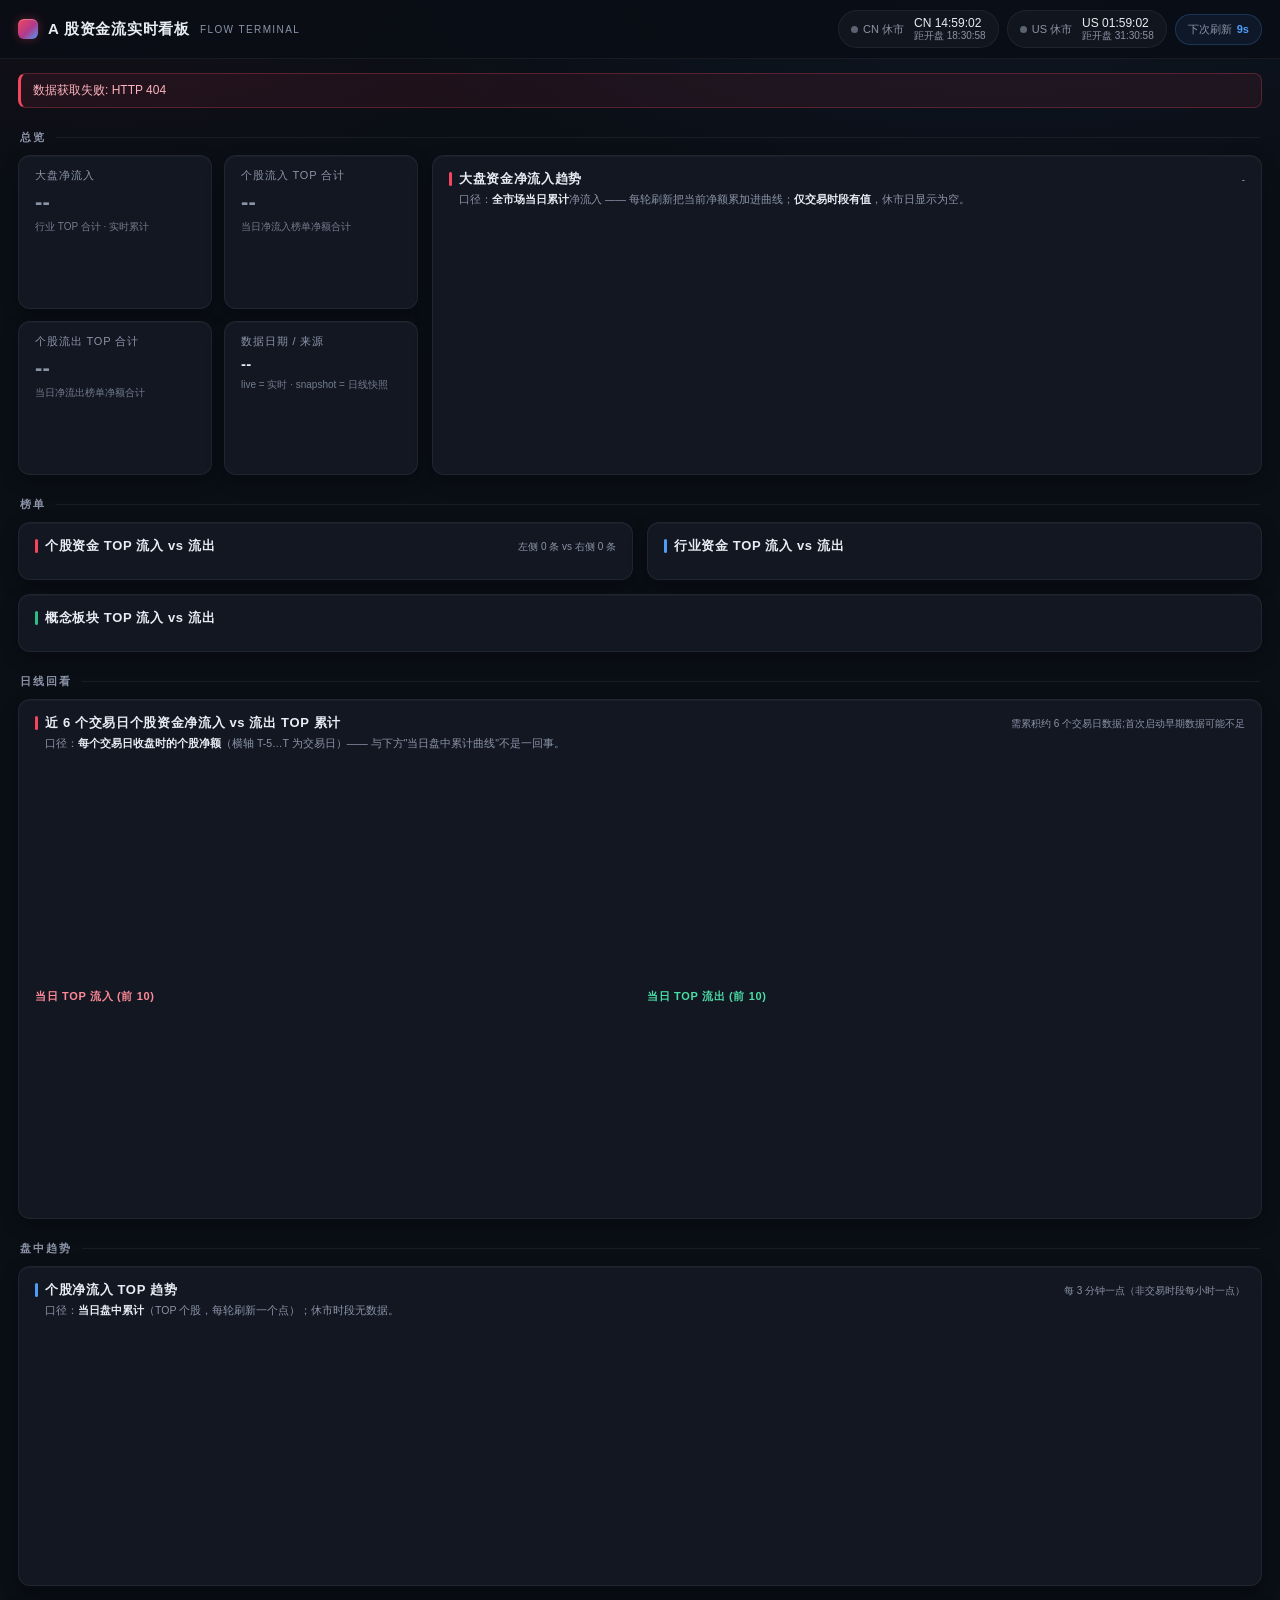
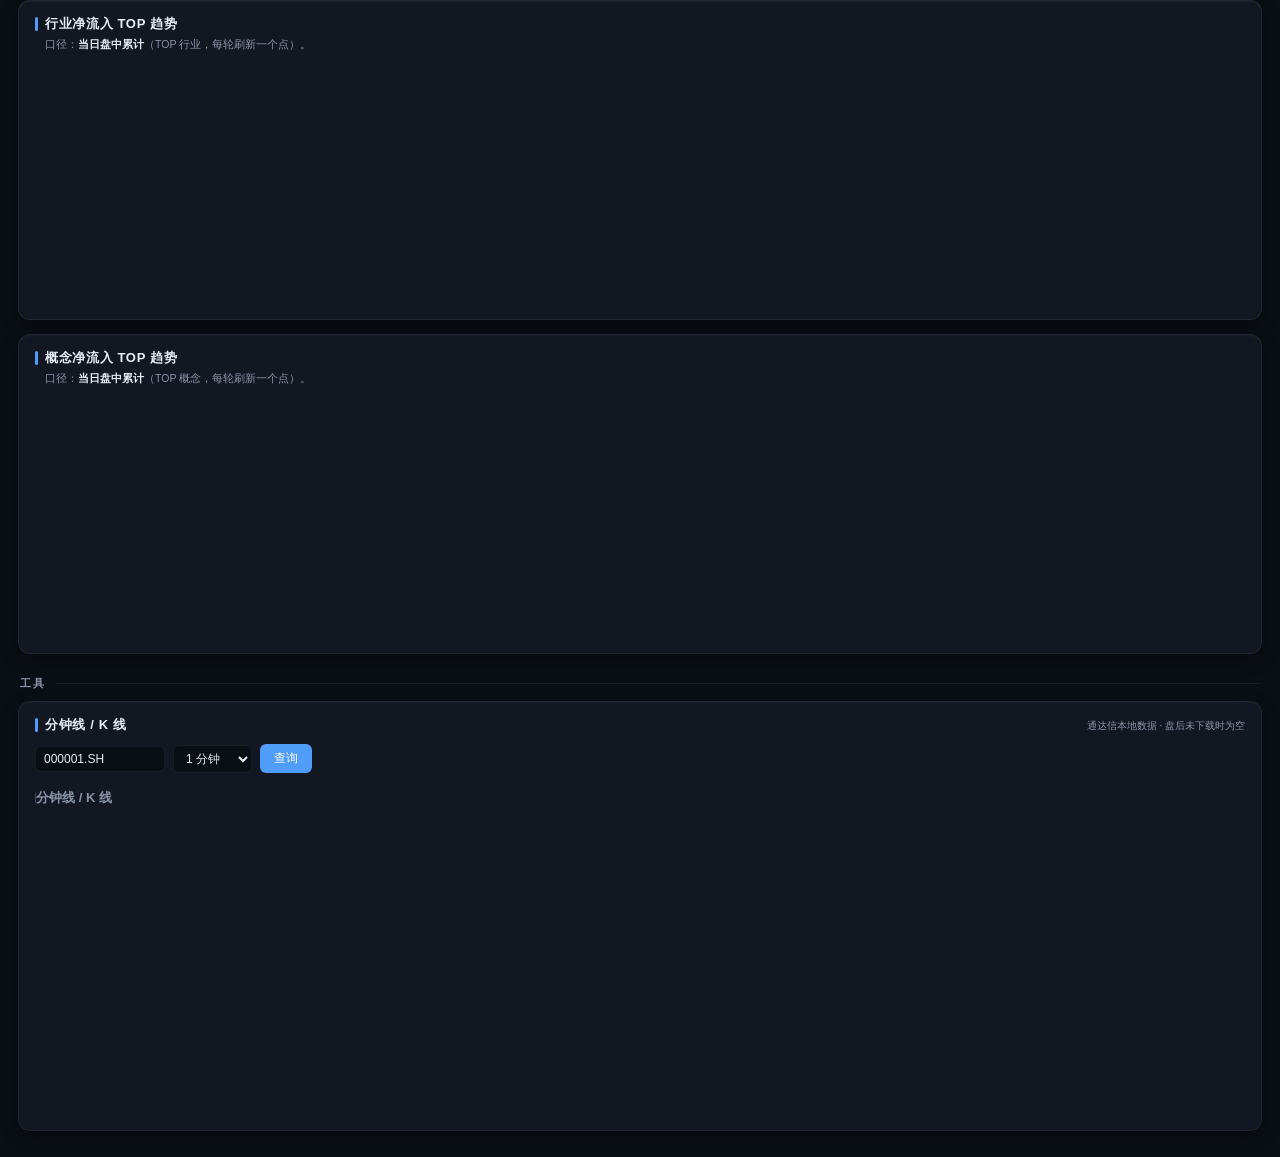
==== commit 272adac1: "fix: 全面巡检修复——止住 TdxW 崩溃/TQ 槽位泄漏/重启风暴/告警静默失效 起因是一轮全面巡检（3 个只读子代理分域审查 + 运行期实测复核）， 定位到一条自激故障链：   tdx_cli" ====
--- a/dashboard.html
+++ b/dashboard.html
@@ -227,6 +227,12 @@
     font-size: 10px; color: var(--muted); font-weight: normal;
     letter-spacing: 0; text-align: right;
   }
+  /* 图表口径说明：说明这张图"算的是什么"，避免把不同语义的曲线当成一回事 */
+  .chart .hint {
+    font-size: 10.5px; color: var(--muted); font-weight: normal;
+    letter-spacing: 0; margin: -6px 0 8px 10px; line-height: 1.5;
+  }
+  .chart .hint b { color: var(--text); font-weight: 600; }
   .card.chart { height: 320px; display: flex; flex-direction: column; }
   .card.chart > div { flex: 1; min-height: 0; }
   .card.chart.card-tall { height: 520px; }
@@ -392,6 +398,7 @@
   </div>
   <div class="card chart hero-market">
     <h2 class="accent-up">大盘资金净流入趋势 <span class="meta" id="market-meta">-</span></h2>
+    <p class="hint">口径：<b>全市场当日累计</b>净流入 —— 每轮刷新把当前净额累加进曲线；<b>仅交易时段有值</b>，休市日显示为空。</p>
     <div id="trend-market" class="chart-box"></div>
   </div>
 </section>
@@ -423,6 +430,7 @@
 <div class="sec-title">日线回看</div>
 <div class="card chart card-tall">
   <h2 class="accent-up">近 6 个交易日个股资金净流入 vs 流出 TOP 累计 <span class="meta" id="daily-top-meta">需累积约 6 个交易日数据;首次启动早期数据可能不足</span></h2>
+  <p class="hint">口径：<b>每个交易日收盘时的个股净额</b>（横轴 T-5…T 为交易日）—— 与下方"当日盘中累计曲线"不是一回事。</p>
   <div id="daily-top-chart" class="chart-box h-daily"></div>
   <div class="daily-tables">
     <div class="scroll scroll-h250">
@@ -438,16 +446,19 @@
 
 <div class="sec-title">盘中趋势</div>
 <div class="card chart">
-  <h2>个股净流入 TOP 趋势 <span class="meta">每 30s 一个点</span></h2>
+  <h2>个股净流入 TOP 趋势 <span class="meta">每 3 分钟一点（非交易时段每小时一点）</span></h2>
+  <p class="hint">口径：<b>当日盘中累计</b>（TOP 个股，每轮刷新一个点）；休市时段无数据。</p>
   <div id="trend-stock" class="chart-box h-trend"></div>
 </div>
 <div class="trend-pair">
   <div class="card chart">
     <h2>行业净流入 TOP 趋势</h2>
+    <p class="hint">口径：<b>当日盘中累计</b>（TOP 行业，每轮刷新一个点）。</p>
     <div id="trend-industry" class="chart-box h-trend"></div>
   </div>
   <div class="card chart">
     <h2>概念净流入 TOP 趋势</h2>
+    <p class="hint">口径：<b>当日盘中累计</b>（TOP 概念，每轮刷新一个点）。</p>
     <div id="trend-concept" class="chart-box h-trend"></div>
   </div>
 </div>
@@ -706,11 +717,23 @@
   return hh * 60 + mm + ss / 60 - (9 * 60 + 30);
 }
 
+// 墙钟时间 → 交易分钟坐标（X 轴 0=09:30 … 270=15:00，午休压缩成 30 格）。
+//
+// 返回 null = 该采样点不可用（盘前/盘后/超出 15:00），调用方应丢弃。
+//
+// 两个历史 bug（2026-11-22 前端审查 + 巡检实测）：
+// ① 下午段原来用 m-90 且把 13:00 归进午休段 —— 整个下午的采样点整体左移
+//    一格（13:00 画在"11:30"上、15:00 画在"14:30"上），x=270("15:00") 永远没数据。
+//    正确映射：13:00→150、15:00→270，即下午段用 m-60。
+// ② 盘后/周末的时间戳（如 23:08）映射到 700+，**跑出坐标轴域外** ——
+//    曲线被裁掉，表现为"有坐标轴、无曲线"，而且没有任何文字提示。
+//    现在直接返回 null，由调用方过滤并显示空状态。
 function toTradingMin(hhmmss) {
   const m = hhmmssToMin(hhmmss);
-  if (m <= 120) return m;
-  if (m <= 210) return 120;
-  return m - 90;
+  if (m < 0 || m > 330) return null;   // 早于 09:30 或晚于 15:00
+  if (m <= 120) return m;               // 上午 09:30-11:30 → 0..120
+  if (m < 210) return 120;              // 午休 11:30-13:00（压缩成 30 格，本就无数据）
+  return m - 60;                       // 下午 13:00-15:00 → 150..270
 }
 
 const TRADING_AXIS_BREAKS = [
@@ -767,13 +790,16 @@
     const name = nameMap[key] || key;
     const values = data[key] || [];
     const lineColor = COLORS[i % COLORS.length];
-    const points = timestamps.map((t, idx) => {
+    const points = [];
+    timestamps.forEach((t, idx) => {
+      const x = toTradingMin(t);
+      if (x === null) return;          // 盘前/盘后/超出交易窗口 —— 丢弃
       const v = values[idx];
-      return {
+      points.push({
         name: t,
-        value: [toTradingMin(t), v],
+        value: [x, v],
         itemStyle: { color: v > 0 ? COLOR_UP : v < 0 ? COLOR_DOWN : COLOR_MUTED },
-      };
+      });
     });
     return {
       name,
@@ -896,12 +922,70 @@
   },
 };
 
+// 空状态占位：把坐标轴也藏掉，只留一句说明。
+// （原来的占位只设 title，坐标轴还在 —— 看起来像"有坐标轴无曲线"）
+function chartPlaceholder(chart, text) {
+  _setChartOption(chart, {
+    title: { text: text, left: "center", top: "middle",
+      textStyle: { color: COLOR_MUTED, fontSize: 13 } },
+    xAxis: { show: false },
+    yAxis: { show: false },
+    series: [],
+  });
+}
+
+// 这批时间点里有没有"画得出来"的数据。
+//
+// 关键：X 轴是**固定的交易分钟刻度**（09:30→0 … 15:00→270），
+// 而趋势时间戳是"拉数时刻"的墙钟时间。休市时（如 23:30）映射到 700+，
+// 跑到坐标轴范围外 —— 于是"有坐标轴、无曲线"。
+// 所以只要所有点都落在交易窗口外，就该显示空状态而不是空坐标轴。
+function hasPlottablePoints(timestamps, valueLists) {
+  if (!timestamps || !timestamps.length) return false;
+  for (let i = 0; i < timestamps.length; i++) {
+    const x = toTradingMin(timestamps[i]);
+    if (x === null) continue;            // 不在 09:30-15:00 窗口内
+    for (const vals of valueLists) {
+      const v = vals && vals[i];
+      if (v != null && !isNaN(v)) return true;
+    }
+  }
+  return false;
+}
+
+// tooltip 追加一行"口径说明"
+function tooltipWithNote(base, note) {
+  return function (params) {
+    const body = base(params);
+    if (!body) return body || "";
+    return body
+      + '<div style="margin-top:6px;padding-top:6px;border-top:1px solid rgba(255,255,255,.12);'
+      + 'color:' + COLOR_MUTED + ';font-size:11px;white-space:normal">口径：' + note + "</div>";
+  };
+}
+
+const NOTE_INTRADAY_CUM = "当日盘中累计净额（每轮刷新一个点，仅交易时段有值）";
+const NOTE_MARKET_CUM = "全市场当日累计净流入（每轮刷新累加，仅交易时段有值）";
+
+// 当前是否处于交易时段（由 /api/data 的 is_trading 更新）。
+// null=还不知道；用于区分"休市所以没数据"和"刚启动还在攒数据"。
+let marketIsTrading = null;
+
+// 空状态文案：休市 vs 攒数据，语义不同，不能一律写"等待第二次刷新"
+function intradayEmptyText() {
+  if (marketIsTrading === false) return "休市 / 非交易时段：暂无当日分时数据";
+  if (marketIsTrading === true) return "数据积累中（至少需要 2 个采样点）";
+  return "暂无分时数据";
+}
+
 function renderTrendSeries(chart, timestamps, dataDict, nameMap) {
   if (!timestamps || timestamps.length === 0) {
-    _setChartOption(chart, {
-      title: { text: "暂无趋势数据 (等待第二次刷新)", left: "center", top: "middle",
-        textStyle: { color: COLOR_MUTED, fontSize: 13 } },
-    });
+    chartPlaceholder(chart, intradayEmptyText());
+    return;
+  }
+  const valueLists = Object.keys(dataDict).map(k => dataDict[k]);
+  if (!hasPlottablePoints(timestamps, valueLists)) {
+    chartPlaceholder(chart, intradayEmptyText());
     return;
   }
   const series = buildSeries(dataDict, nameMap, timestamps);
@@ -912,32 +996,49 @@
     ...CHART_CURSOR_OPT,
     tooltip: {
       ...CHART_CURSOR_OPT.tooltip,
-      formatter: TREND_TOOLTIP_FORMATTER,
+      formatter: tooltipWithNote(TREND_TOOLTIP_FORMATTER, NOTE_INTRADAY_CUM),
     },
     axisPointer: CHART_CURSOR_OPT.axisPointer,
     legend: { textStyle: { color: "#c6cdd9", fontSize: 11 }, top: 0, type: "scroll",
       pageIconColor: COLOR_MUTED, pageTextStyle: { color: COLOR_MUTED } },
     grid: { left: 56, right: 24, top: 36, bottom: 56 },
-    xAxis: TRADING_X_AXIS,
-    yAxis: netYAxis("净额(亿)"),
+    xAxis: { ...TRADING_X_AXIS, show: true },
+    yAxis: { ...netYAxis("净额(亿)"), show: true },
     series,
   });
 }
 
 function renderMarketTrend(chart, timestamps, market) {
   if (!timestamps || timestamps.length === 0) {
-    _setChartOption(chart, {
-      title: { text: "暂无大盘数据", left: "center", top: "middle",
-        textStyle: { color: COLOR_MUTED, fontSize: 13 } },
-    });
+    chartPlaceholder(chart, intradayEmptyText());
     return;
   }
-  const cur = market.length > 0 ? market[market.length - 1] : 0;
-  const min = Math.min(...market);
-  const max = Math.max(...market);
+  // 过滤掉交易窗口外的采样点（休市/盘后的时间戳会映射到坐标轴域外）
+  const points = [];
+  (timestamps || []).forEach((t, idx) => {
+    const x = toTradingMin(t);
+    if (x === null) return;
+    const v = market[idx];
+    if (v == null || isNaN(v)) return;
+    points.push([x, v]);
+  });
+  if (points.length === 0) {
+    // 原来这里只判 timestamps 是否为空 —— 而服务器在休市时照样返回
+    // 非空 timestamps（23:08:36 这种），于是走到"画折线"分支，
+    // 所有点都在轴域外 → "有坐标轴、无曲线"且没有任何提示。
+    chartPlaceholder(chart, intradayEmptyText());
+    return;
+  }
+  if (points.length < 2) {
+    chartPlaceholder(chart, "数据积累中（至少需要 2 个采样点）");
+    return;
+  }
+  const vals = points.map(p => p[1]);
+  const cur = vals.length > 0 ? vals[vals.length - 1] : 0;
+  const min = Math.min(...vals);
+  const max = Math.max(...vals);
   const lineColor = cur >= 0 ? COLOR_UP : COLOR_DOWN;
   const areaTopColor = cur >= 0 ? hexA(COLOR_UP, 0.35) : hexA(COLOR_DOWN, 0.35);
-  const points = timestamps.map((t, idx) => [toTradingMin(t), market[idx]]);
   _setChartOption(chart, {
     title: { text: "" },  // 清掉"暂无大盘数据"占位
     backgroundColor: "transparent",
@@ -945,12 +1046,12 @@
     ...CHART_CURSOR_OPT,
     tooltip: {
       ...CHART_CURSOR_OPT.tooltip,
-      formatter: TREND_TOOLTIP_FORMATTER,
+      formatter: tooltipWithNote(TREND_TOOLTIP_FORMATTER, NOTE_MARKET_CUM),
     },
     axisPointer: CHART_CURSOR_OPT.axisPointer,
     grid: { left: 56, right: 24, top: 20, bottom: 56 },
-    xAxis: TRADING_X_AXIS,
-    yAxis: netYAxis("净流入(亿)"),
+    xAxis: { ...TRADING_X_AXIS, show: true },
+    yAxis: { ...netYAxis("净流入(亿)"), show: true },
     series: [{
       name: "大盘净流入",
       type: "line",
@@ -1026,12 +1127,22 @@
 }
 
 let countdown = 10;
+// 请求序号守卫（防旧响应覆盖新响应）
+let dataReqSeq = 0;
+let trendReqSeq = 0;
 
 async function fetchData() {
+  // 请求序号守卫：后端 /api/data 阻塞时，10s 心跳不 await 就发下一次 ——
+  // 旧响应后到会覆盖新数据，表格/KPI 回退到旧快照
+  // （与分钟线的 minuteReqSeq 同一套路）
+  const seq = ++dataReqSeq;
   try {
     const r = await fetch("/api/data", { cache: "no-store" });
     if (!r.ok) throw new Error("HTTP " + r.status);
     const d = await r.json();
+    if (seq !== dataReqSeq) return;   // 已有更新的请求在飞，丢弃本次响应
+    // 记录当前是否处于交易时段 —— 空状态文案要区分"休市"和"还在攒数据"
+    if (typeof d.is_trading === "boolean") marketIsTrading = d.is_trading;
 
     let source = "live";
     let dataDate = (d.timestamp || "").slice(0, 10);
@@ -1304,10 +1415,12 @@
 }
 
 async function fetchTrend() {
+  const seq = ++trendReqSeq;
   try {
     const r = await fetch("/api/trend", { cache: "no-store" });
     if (!r.ok) return;
     const d = await r.json();
+    if (seq !== trendReqSeq) return;   // 已有更新的请求在飞，丢弃本次响应
     const ts = d.timestamps || [];
     const names = d.names || {};
     renderTrendSeries(charts.stock, ts, d.stock || {}, names.stock || {});
@@ -1334,6 +1447,10 @@
 }
 
 function minutePlaceholder(text) {
+  // 注意：这里把坐标轴藏了，而后续 renderMinuteChart 走的是 **merge** 模式 ——
+  // merge 不会删除"上一版有、这一版没写"的键，所以 yAxis[0].show=false 会
+  // **永久残留**，导致分钟线图的"价格"轴再也不显示（前端审查 P1）。
+  // 因此 renderMinuteChart 里必须显式写回 show:true（见下）。
   _setChartOption(charts.minute, {
     title: { text, left: "center", top: "middle",
       textStyle: { color: COLOR_MUTED, fontSize: 13 } },
@@ -1378,11 +1495,13 @@
         axisLine: { lineStyle: { color: AXIS_LINE } } },
     ],
     yAxis: [
-      { scale: true, gridIndex: 0, name: "价格",
+      // show:true 必须显式写 —— minutePlaceholder 置过 yAxis.show=false，
+      // merge 模式不会自动删键（前端审查 P1：价格轴永久消失）
+      { show: true, scale: true, gridIndex: 0, name: "价格",
         nameTextStyle: { color: COLOR_MUTED, fontSize: 10 },
         axisLabel: { color: COLOR_MUTED, fontSize: 10 },
         splitLine: { lineStyle: { color: SPLIT_LINE } } },
-      { scale: true, gridIndex: 1, name: "量",
+      { show: true, scale: true, gridIndex: 1, name: "量",
         nameTextStyle: { color: COLOR_MUTED, fontSize: 10 },
         axisLabel: { color: COLOR_MUTED, fontSize: 10 },
         splitLine: { show: false } },
@@ -1695,6 +1814,21 @@
   document.getElementById("next").textContent = countdown + "s";
 }, 1000);
 
+// 标签页可见性：后台标签的 setInterval 会被浏览器节流到 ~1/min，
+// 计时器计数会漂移（"下次刷新 9s" 其实过了 10 分钟），
+// 回到页面时数据已经很旧。切回来立刻补一次刷新并重置倒计时。
+document.addEventListener("visibilitychange", () => {
+  if (document.visibilityState === "visible") {
+    countdown = 10;
+    fetchData();
+    fetchTrend();
+    if (lastMinuteQuery) fetchMinute();
+    updateClocks();
+    updateOpenCountdown();
+    updateTradingStates();
+  }
+});
+
 window.addEventListener("resize", () => {
   if (window._resizeRaf) return;
   window._resizeRaf = requestAnimationFrame(() => {
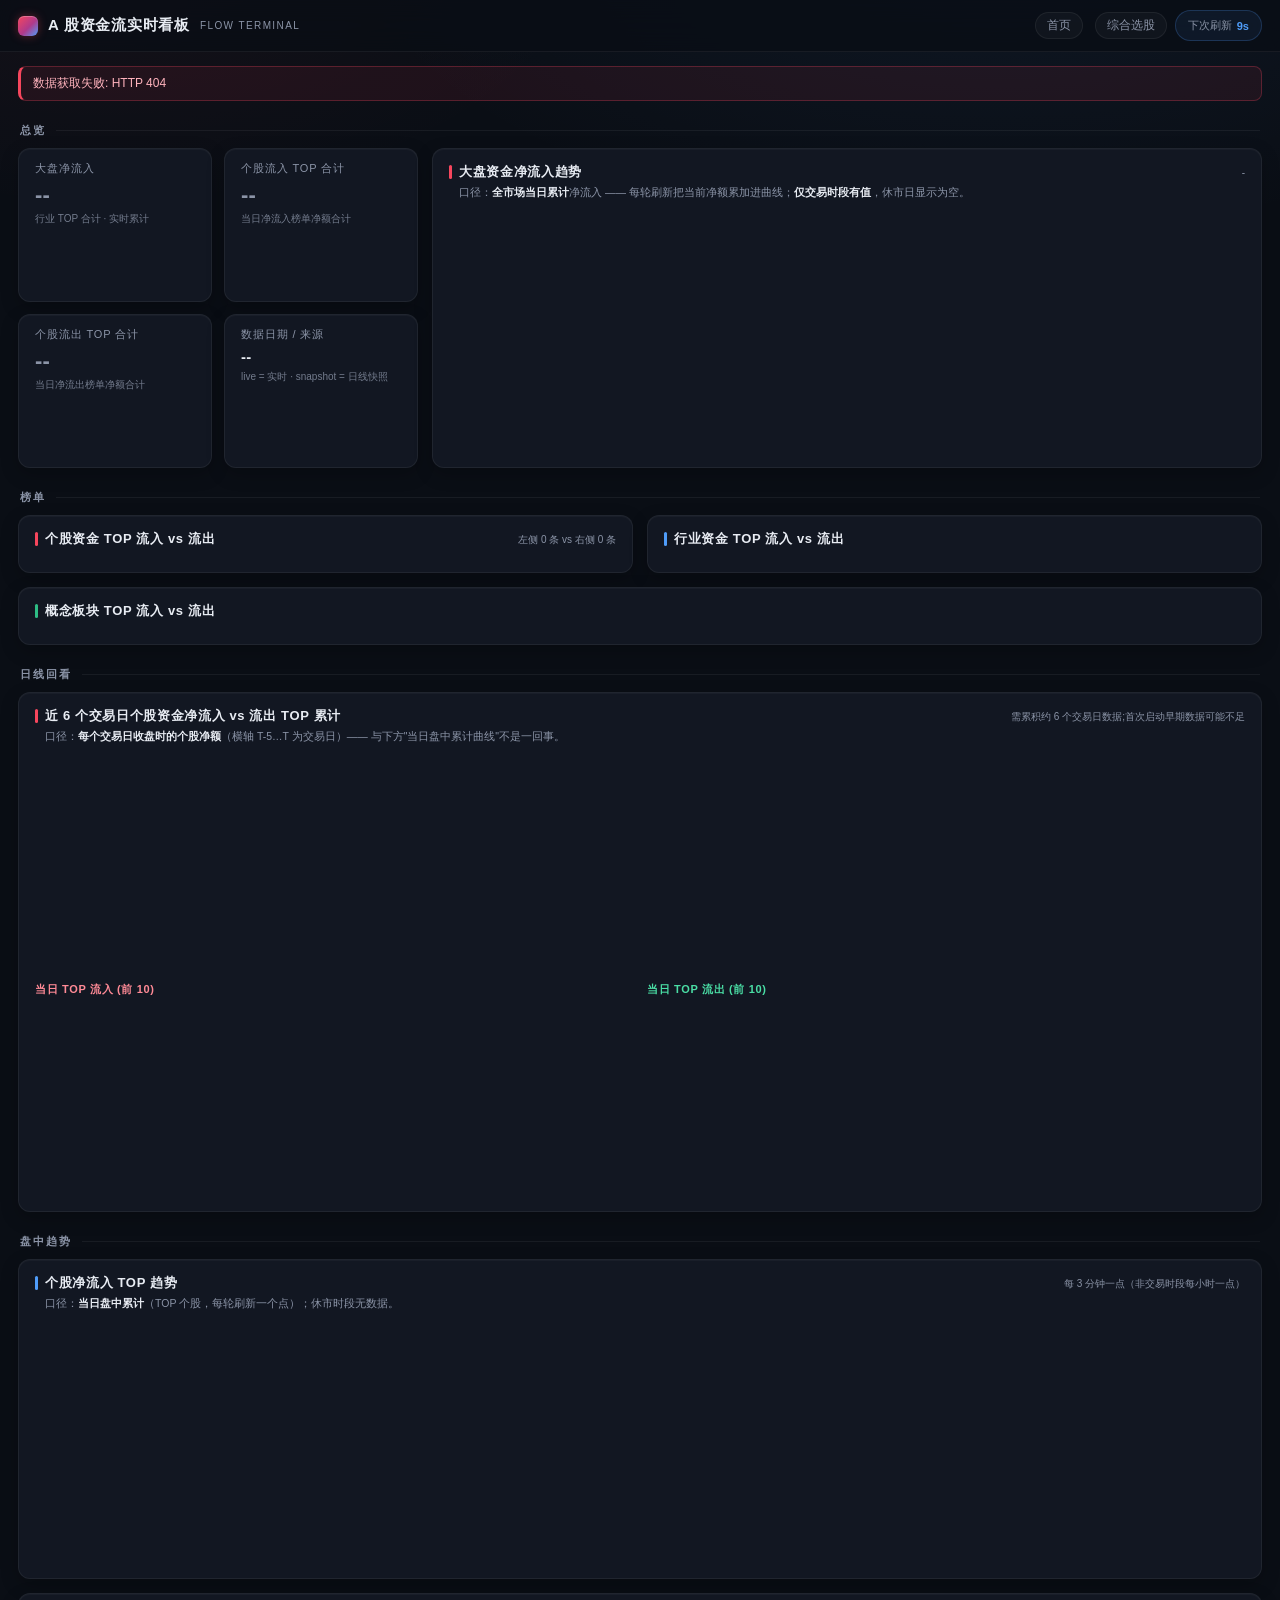
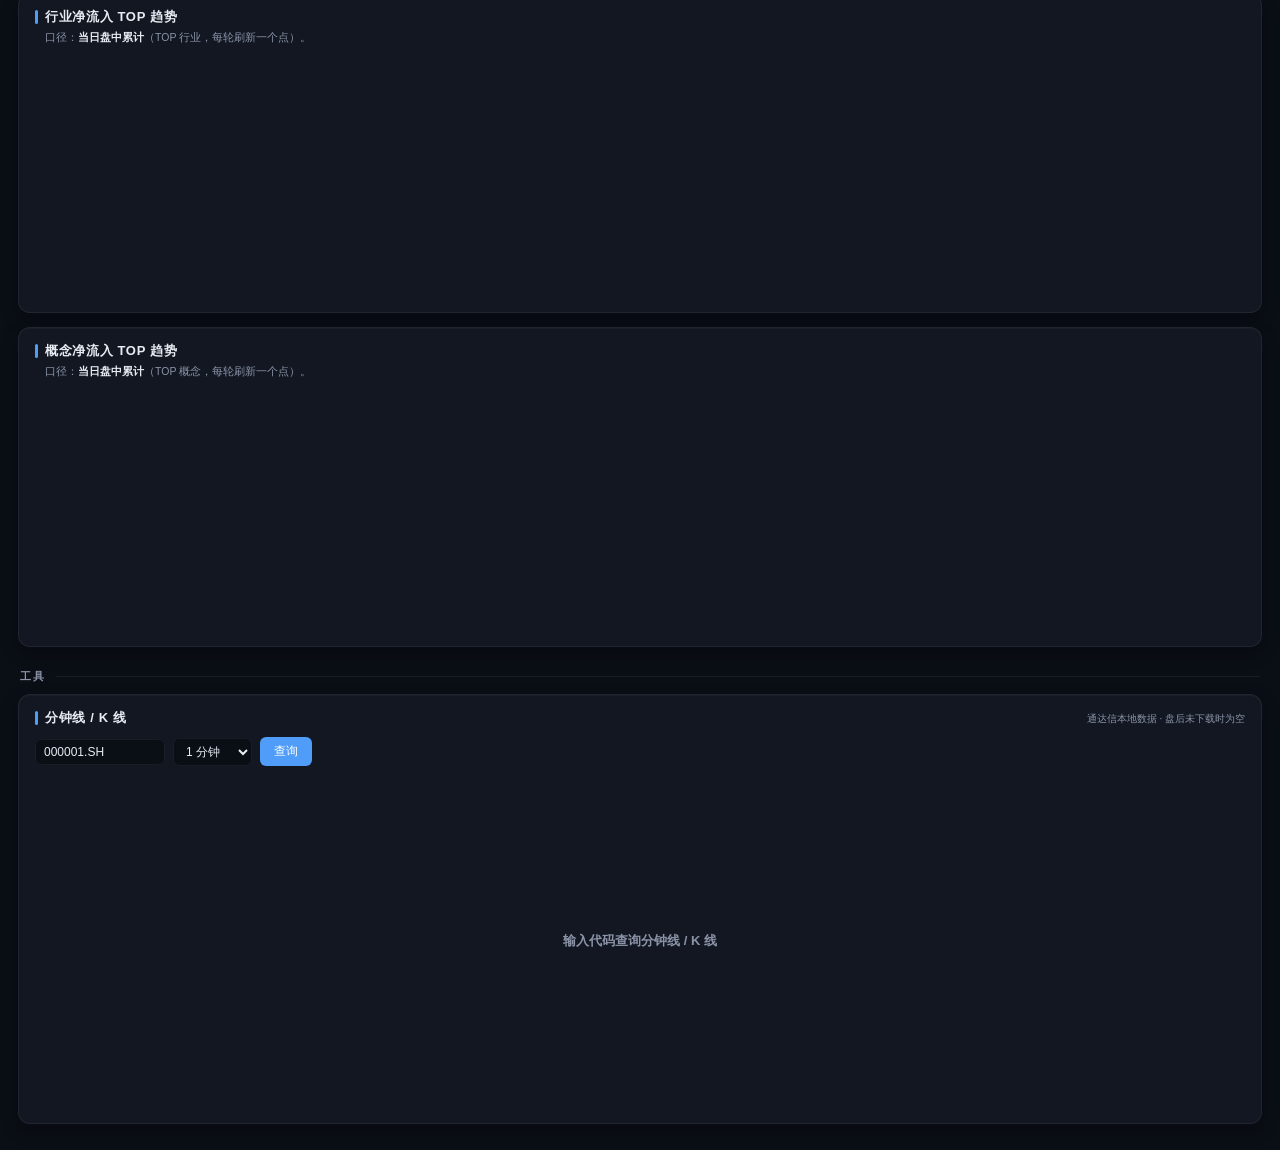
==== commit 2e9033fc: "feat: 看板改为多页结构 —— 一级导航 + 两个二级页，开盘倒计时搬到「综合选股」 用户需求：   · 「A股资金流实时看板」降级为 2 级页面   · 新增 2 级页面「综合选股」（布局稍后设" ====
--- a/dashboard.html
+++ b/dashboard.html
@@ -8,96 +8,7 @@
 <script src="./echarts.min.js"></script>
 <script src="./mock_data.js"></script>
 <style>
-  :root {
-    --bg: #0a0e15;
-    --card: #121722;
-    --card-hover: #151b28;
-    --border: rgba(255, 255, 255, .06);
-    --border-hover: rgba(255, 255, 255, .13);
-    --up: #f6465d;
-    --up-soft: #ff8a96;
-    --up-bg: rgba(246, 70, 93, .12);
-    --down: #2ebd85;
-    --down-soft: #4adea5;
-    --down-bg: rgba(46, 189, 133, .12);
-    --text: #e8ecf3;
-    --muted: #8b94a7;
-    --accent: #4f9cf9;
-    --radius: 12px;
-  }
-  * { box-sizing: border-box; }
-  html, body { overflow-x: hidden; }
-  body {
-    margin: 0; padding: 0;
-    font-family: -apple-system, "Segoe UI", "PingFang SC", "Microsoft YaHei", sans-serif;
-    color: var(--text);
-    background:
-      radial-gradient(1100px 520px at 78% -8%, rgba(79, 156, 249, .07), transparent 60%),
-      radial-gradient(900px 480px at 8% -6%, rgba(246, 70, 93, .05), transparent 55%),
-      var(--bg);
-    background-attachment: fixed;
-  }
-
-  /* ============ 顶栏 ============ */
-  .topbar {
-    position: sticky; top: 0; z-index: 100;
-    display: flex; justify-content: space-between; align-items: center;
-    gap: 12px; flex-wrap: wrap;
-    padding: 10px 18px;
-    background: rgba(10, 14, 21, .78);
-    backdrop-filter: blur(14px);
-    -webkit-backdrop-filter: blur(14px);
-    border-bottom: 1px solid var(--border);
-  }
-  .brand { display: flex; align-items: center; gap: 10px; min-width: 0; }
-  .logo {
-    width: 20px; height: 20px; border-radius: 6px; flex: none;
-    background: linear-gradient(135deg, var(--up) 0%, #b03a8b 55%, var(--accent) 100%);
-    box-shadow: 0 0 10px rgba(246, 70, 93, .35), inset 0 1px 0 rgba(255, 255, 255, .25);
-  }
-  .topbar h1 {
-    font-size: 15px; margin: 0; font-weight: 650; letter-spacing: .05em;
-    color: var(--text); white-space: nowrap;
-  }
-  .brand-sub {
-    font-size: 10px; color: var(--muted); letter-spacing: .14em;
-    text-transform: uppercase; white-space: nowrap;
-  }
-  .status { display: flex; gap: 8px; font-size: 12px; color: var(--muted); align-items: center; flex-wrap: wrap; }
-  .clock-group {
-    display: inline-flex; align-items: center; gap: 10px;
-    padding: 5px 12px; border-radius: 999px;
-    background: rgba(255, 255, 255, .035);
-    border: 1px solid var(--border);
-    line-height: 1.2;
-  }
-  .clock-state {
-    font-size: 11px; color: var(--muted);
-    display: inline-flex; align-items: center; gap: 5px; white-space: nowrap;
-  }
-  .clock-state .dot {
-    display: inline-block; width: 7px; height: 7px; border-radius: 50%;
-    background: #5b6373; flex: none;
-  }
-  .clock-group.is-open .clock-state .dot {
-    background: var(--down);
-    animation: dotBreath 2.2s ease-in-out infinite;
-  }
-  .clock-group.is-open .clock-state .state-text { color: var(--down-soft); }
-  @keyframes dotBreath {
-    0%, 100% { box-shadow: 0 0 0 0 rgba(46, 189, 133, .45); }
-    50% { box-shadow: 0 0 0 5px rgba(46, 189, 133, 0); }
-  }
-  .clock-col { display: inline-flex; flex-direction: column; gap: 0; }
-  .clock-time {
-    font-size: 12px; color: var(--text);
-    font-variant-numeric: tabular-nums; white-space: nowrap;
-  }
-  .clock-countdown {
-    font-size: 10px; color: var(--muted);
-    font-variant-numeric: tabular-nums; white-space: nowrap;
-  }
-  .clock-group.is-open .clock-countdown { color: var(--down-soft); }
+
   .next-pill {
     display: inline-flex; align-items: center; gap: 5px;
     padding: 7px 12px; border-radius: 999px;
@@ -197,7 +108,6 @@
     .kpi-row { grid-template-columns: repeat(2, 1fr); gap: 8px; }
     .kpi { padding: 10px 12px; }
     .kpi-value { font-size: 18px; }
-    .brand-sub { display: none; }
   }
 
   /* ============ 卡片 ============ */
@@ -342,6 +252,7 @@
   @keyframes flashIn { from { opacity: .55; } to { opacity: 1; } }
   .flash { animation: flashIn .4s ease; }
 </style>
+<link rel="stylesheet" href="common.css">
 </head>
 <body>
 <header class="topbar">
@@ -351,20 +262,10 @@
     <span class="brand-sub">Flow Terminal</span>
   </div>
   <div class="status">
-    <span class="clock-group" title="北京时间 (UTC+8)">
-      <span class="clock-state" id="cn-state"><span class="dot"></span><span class="state-text">CN 检测中</span></span>
-      <span class="clock-col">
-        <span class="clock-time">CN <span id="bj">--:--:--</span></span>
-        <span class="clock-countdown" id="cn-open">距开盘 --</span>
-      </span>
-    </span>
-    <span class="clock-group" title="纽约时间 (美东, 自动处理夏令时)">
-      <span class="clock-state" id="us-state"><span class="dot"></span><span class="state-text">US 检测中</span></span>
-      <span class="clock-col">
-        <span class="clock-time">US <span id="ny">--:--:--</span></span>
-        <span class="clock-countdown" id="us-open">距开盘 --</span>
-      </span>
-    </span>
+    <nav class="topnav">
+      <a class="topnav-link" href="/">首页</a>
+      <a class="topnav-link" href="/select">综合选股</a>
+    </nav>
     <span class="next-pill">下次刷新 <b><span id="next">10s</span></b></span>
   </div>
 </header>
@@ -1165,7 +1066,6 @@
       } catch (_) { }
     }
 
-    updateTradingStates();
 
     const errEl = document.getElementById("err");
     const isFallback = source === "daily_snapshot";
@@ -1560,250 +1460,9 @@
 });
 minutePlaceholder("输入代码查询分钟线 / K 线");
 
-function updateClocks() {
-  const now = new Date();
-  const bj = now.toLocaleString("zh-CN", {
-    timeZone: "Asia/Shanghai",
-    hour12: false,
-    hour: "2-digit", minute: "2-digit", second: "2-digit",
-  });
-  const ny = now.toLocaleString("en-US", {
-    timeZone: "America/New_York",
-    hour12: false,
-    hour: "2-digit", minute: "2-digit", second: "2-digit",
-  });
-  const bjEl = document.getElementById("bj");
-  const nyEl = document.getElementById("ny");
-  if (bjEl) bjEl.textContent = bj;
-  if (nyEl) nyEl.textContent = ny;
-}
-
-// Intl.DateTimeFormat 构造昂贵，按时区模块级缓存（心跳每秒调用多次）
-const _dtfCache = {};
-function _getDtf(tz) {
-  if (!_dtfCache[tz]) {
-    _dtfCache[tz] = new Intl.DateTimeFormat("en-CA", {
-      timeZone: tz, hour12: false,
-      year: "numeric", month: "2-digit", day: "2-digit",
-      hour: "2-digit", minute: "2-digit", second: "2-digit",
-      weekday: "short",
-    });
-  }
-  return _dtfCache[tz];
-}
-
-function nextOpenCountdown(now, tz, openHour, openMinute, sessions, extra) {
-  extra = extra || {};
-  const pre = extra.pre || [];
-  const after = extra.after || [];
-  const overnight = extra.overnight || [];
-  const workdays = extra.workdays || [1, 2, 3, 4, 5];
-
-  const localFmt = _getDtf(tz);
-  const parts = localFmt.formatToParts(now).reduce((acc, p) => {
-    if (p.type !== "literal") acc[p.type] = p.value;
-    return acc;
-  }, {});
-  const y = parseInt(parts.year, 10);
-  const mo = parseInt(parts.month, 10) - 1;
-  const d = parseInt(parts.day, 10);
-  const h = parseInt(parts.hour === "24" ? "0" : parts.hour, 10);
-  const mi = parseInt(parts.minute, 10);
-  const s = parseInt(parts.second, 10);
-  const wdMap = { Sun: 0, Mon: 1, Tue: 2, Wed: 3, Thu: 4, Fri: 5, Sat: 6 };
-  const wd = wdMap[parts.weekday];
-  const curMin = h * 60 + mi;
-  const isWorkday = workdays.includes(wd);
-
-  const inSess = (s) => curMin >= s[0] * 60 + s[1] && curMin < s[2] * 60 + s[3];
-
-  if (!isWorkday) {
-    return _calcNextOpen(now, tz, parts, wdMap, workdays, y, mo, d, curMin, s, openHour, openMinute);
-  }
-
-  // 盘前(早于当日首个 session 起点):统一显示"距开盘 N 分钟",
-  // 不再 fall through 到 _calcNextOpen(否则会算下个工作日,显示 24h+)
-  if (sessions.length > 0) {
-    const sortedSess = [...sessions].sort((a, b) => (a[0] * 60 + a[1]) - (b[0] * 60 + b[1]));
-    const firstStart = sortedSess[0][0] * 60 + sortedSess[0][1];
-    if (curMin < firstStart) {
-      // 用 nextOpenCountdown 自己的 firstStart 算今天开盘 ms
-      const nextUtc = _composeNextUtc(parts, wdMap, workdays, now, firstStart, openHour, openMinute, tz);
-      if (nextUtc === null) {
-        return _calcNextOpen(now, tz, parts, wdMap, workdays, y, mo, d, curMin, s, openHour, openMinute);
-      }
-      const remainMs = nextUtc - now.getTime();
-      return { state: "closed", text: `距开盘 ${fmtDuration(remainMs)}` };
-    }
-  }
-
-  if (overnight.length > 0) {
-    const o1 = overnight[0];
-    if (curMin >= o1[0] * 60 + o1[1] && curMin < o1[2] * 60 + o1[3]) {
-      const remain = (o1[2] * 60 + o1[3] - curMin) * 60 - s;
-      return { state: "overnight", text: `夜盘 · 剩 ${fmtDuration(remain * 1000)}` };
-    }
-    if (overnight.length > 1) {
-      const o2 = overnight[1];
-      if (curMin >= o2[0] * 60 + o2[1] && curMin < o2[2] * 60 + o2[3]) {
-        const remain = (o2[2] * 60 + o2[3] - curMin) * 60 - s;
-        return { state: "overnight", text: `夜盘 · 剩 ${fmtDuration(remain * 1000)}` };
-      }
-    }
-  }
-
-  if (pre.length > 0 && pre.some(inSess)) {
-    const sess = pre.find(inSess);
-    const remain = (sess[2] * 60 + sess[3] - curMin) * 60 - s;
-    return { state: "pre", text: `盘前 · 剩 ${fmtDuration(remain * 1000)}` };
-  }
-
-  for (const sess of sessions) {
-    if (inSess(sess)) {
-      const remain = (sess[2] * 60 + sess[3] - curMin) * 60 - s;
-      return { state: "open", text: `盘中 · 剩 ${fmtDuration(remain * 1000)}` };
-    }
-  }
-
-  if (after.length > 0 && after.some(inSess)) {
-    const sess = after.find(inSess);
-    const remain = (sess[2] * 60 + sess[3] - curMin) * 60 - s;
-    return { state: "after", text: `盘后 · 剩 ${fmtDuration(remain * 1000)}` };
-  }
-
-  const sortedSessions = [...sessions].sort((a, b) => (a[0] * 60 + a[1]) - (b[0] * 60 + b[1]));
-  for (let i = 0; i < sortedSessions.length - 1; i++) {
-    const endEnd = sortedSessions[i][2] * 60 + sortedSessions[i][3];
-    const nextStart = sortedSessions[i + 1][0] * 60 + sortedSessions[i + 1][1];
-    if (curMin >= endEnd && curMin < nextStart) {
-      const remain = (nextStart - curMin) * 60 - s;
-      return { state: "between", text: `午休 · 距开盘 ${fmtDuration(remain * 1000)}` };
-    }
-  }
-
-  return _calcNextOpen(now, tz, parts, wdMap, workdays, y, mo, d, curMin, s, openHour, openMinute);
-}
-
-function _composeNextUtc(parts, wdMap, workdays, now, targetStartMin, openHour, openMinute, tz) {
-  // 构造"目标工作日"的"年-月-日 在 tz 下的 09:30:00"对应的 UTC 毫秒。
-  // 关键:不把 gSec 加进去,否则 nextUtc 会随 now 的秒数同步偏移,导致 remain 永远不变。
-  const targetFmt = _getDtf(tz);
-  const localParts = (date) => targetFmt.formatToParts(date).reduce((acc, p) => {
-    if (p.type !== "literal") acc[p.type] = p.value;
-    return acc;
-  }, {});
-
-  // 从 n=0（今天）开始：盘前场景需要"今天 09:30"；nextUtc > now 的判断会排除过去时刻
-  for (let n = 0; n <= 8; n++) {
-    const guess = new Date(now.getTime() + n * 24 * 3600 * 1000);
-    const gp = localParts(guess);
-    if (!workdays.includes(wdMap[gp.weekday])) continue;
-    // 构造 guess 在 tz 下的"年-月-日"对应的 00:00:00 UTC 时刻
-    const localDayStartUtc = Date.UTC(
-      parseInt(gp.year), parseInt(gp.month) - 1, parseInt(gp.day),
-      0, 0, 0
-    );
-    // 推算 tz 偏移:guess 在 tz 下显示为某天某时某分某秒,反推 tz 偏移
-    const tzOffset = guess.getTime() - Date.UTC(
-      parseInt(gp.year), parseInt(gp.month) - 1, parseInt(gp.day),
-      parseInt(gp.hour === "24" ? "0" : gp.hour, 10),
-      parseInt(gp.minute, 10),
-      parseInt(gp.second, 10)
-    );
-    // tz 下"目标日 targetStartMin:00"对应的 UTC 时刻
-    const targetH = Math.floor(targetStartMin / 60);
-    const targetM = targetStartMin % 60;
-    const nextUtc = localDayStartUtc + tzOffset + targetH * 3600 * 1000 + targetM * 60 * 1000;
-    if (nextUtc > now.getTime()) {
-      return nextUtc;
-    }
-  }
-  return null;
-}
-
-function _calcNextOpen(now, tz, parts, wdMap, workdays, y, mo, d, curMin, s, openHour, openMinute) {
-  // 默认找下个工作日 09:30 开市
-  const nextUtc = _composeNextUtc(parts, wdMap, workdays, now, openHour * 60 + openMinute, openHour, openMinute, tz);
-  if (nextUtc === null) {
-    return { state: "closed", text: "已收盘" };
-  }
-  const remain = nextUtc - now.getTime();
-  return { state: "closed", text: `距开盘 ${fmtDuration(remain)}` };
-}
-
-function fmtDuration(ms) {
-  if (ms <= 0) return "00:00:00";
-  const total = Math.floor(ms / 1000);
-  const h = Math.floor(total / 3600);
-  const m = Math.floor((total % 3600) / 60);
-  const s = total % 60;
-  return [h, m, s].map(v => String(v).padStart(2, "0")).join(":");
-}
-
-const STATE_LABEL = {
-  closed:    { cn: "CN 休市", us: "US 休市", open: false },
-  pre:       { cn: "CN 盘前", us: "US 盘前", open: false },
-  open:      { cn: "CN 交易中", us: "US 交易中", open: true },
-  after:     { cn: "CN 盘后", us: "US 盘后", open: false },
-  overnight: { cn: "CN 已收盘", us: "US 夜盘", open: false },
-  between:   { cn: "CN 午休", us: "US 午休", open: false },
-};
-
-const CN_CFG = {
-  tz: "Asia/Shanghai", openHour: 9, openMinute: 30,
-  sessions: [[9, 30, 11, 30], [13, 0, 15, 0]],
-  pre: [], after: [], overnight: [],
-  workdays: [1, 2, 3, 4, 5],
-};
-
-const US_CFG = {
-  tz: "America/New_York", openHour: 9, openMinute: 30,
-  sessions: [[9, 30, 16, 0]],
-  pre:       [[4, 0, 9, 30]],
-  after:     [[16, 0, 20, 0]],
-  overnight: [[20, 0, 24, 0], [0, 0, 4, 0]],
-  workdays: [1, 2, 3, 4, 5],
-};
-
-function updateOpenCountdown() {
-  const now = new Date();
-  const cn = nextOpenCountdown(now, CN_CFG.tz, CN_CFG.openHour, CN_CFG.openMinute, CN_CFG.sessions, CN_CFG);
-  const us = nextOpenCountdown(now, US_CFG.tz, US_CFG.openHour, US_CFG.openMinute, US_CFG.sessions, US_CFG);
-
-  const cnEl = document.getElementById("cn-open");
-  const usEl = document.getElementById("us-open");
-  if (cnEl) {
-    cnEl.textContent = cn.text;
-    cnEl.parentElement.classList.toggle("is-open", STATE_LABEL[cn.state]?.open ?? false);
-  }
-  if (usEl) {
-    usEl.textContent = us.text;
-    usEl.parentElement.classList.toggle("is-open", STATE_LABEL[us.state]?.open ?? false);
-  }
-}
-
-function updateTradingStates() {
-  const now = new Date();
-  const cn = nextOpenCountdown(now, CN_CFG.tz, CN_CFG.openHour, CN_CFG.openMinute, CN_CFG.sessions, CN_CFG);
-  const us = nextOpenCountdown(now, US_CFG.tz, US_CFG.openHour, US_CFG.openMinute, US_CFG.sessions, US_CFG);
-
-  const apply = (id, info) => {
-    const wrap = document.getElementById(id);
-    if (!wrap) return;
-    const textEl = wrap.querySelector(".state-text");
-    if (textEl) textEl.textContent = ` ${info.label}`;
-    wrap.parentElement?.classList.toggle("is-open", STATE_LABEL[info.state]?.open ?? false);
-  };
-
-  apply("cn-state", { state: cn.state, label: STATE_LABEL[cn.state]?.cn || "CN 休市" });
-  apply("us-state", { state: us.state, label: STATE_LABEL[us.state]?.us || "US 休市" });
-}
 
 // 统一 1s 心跳:时钟 / 开盘倒计时 / 交易状态 / 数据刷新倒计时
 setInterval(() => {
-  updateClocks();
-  updateOpenCountdown();
-  updateTradingStates();
   countdown--;
   if (countdown <= 0) {
     fetchData();
@@ -1823,9 +1482,6 @@
     fetchData();
     fetchTrend();
     if (lastMinuteQuery) fetchMinute();
-    updateClocks();
-    updateOpenCountdown();
-    updateTradingStates();
   }
 });
 
@@ -1838,10 +1494,6 @@
   });
 });
 
-updateClocks();
-updateOpenCountdown();
-updateTradingStates();
-
 requestAnimationFrame(() => {
   Object.values(charts).forEach(c => c.resize({silent: true}));
   dailyTopChart.resize({silent: true});
--- a/common.css
+++ b/common.css
@@ -0,0 +1,112 @@
+/* ============================================================
+   共享样式：设计令牌 + 顶栏 + 开盘倒计时组件
+   （由 dashboard.html / index.html / select.html 共用）
+   ============================================================ */
+
+  :root {
+    --bg: #0a0e15;
+    --card: #121722;
+    --card-hover: #151b28;
+    --border: rgba(255, 255, 255, .06);
+    --border-hover: rgba(255, 255, 255, .13);
+    --up: #f6465d;
+    --up-soft: #ff8a96;
+    --up-bg: rgba(246, 70, 93, .12);
+    --down: #2ebd85;
+    --down-soft: #4adea5;
+    --down-bg: rgba(46, 189, 133, .12);
+    --text: #e8ecf3;
+    --muted: #8b94a7;
+    --accent: #4f9cf9;
+    --radius: 12px;
+  }
+
+  /* ============ 顶栏 ============ */
+  .topbar {
+    position: sticky; top: 0; z-index: 100;
+    display: flex; justify-content: space-between; align-items: center;
+    gap: 12px; flex-wrap: wrap;
+    padding: 10px 18px;
+    background: rgba(10, 14, 21, .78);
+    backdrop-filter: blur(14px);
+    -webkit-backdrop-filter: blur(14px);
+    border-bottom: 1px solid var(--border);
+  }
+  .brand { display: flex; align-items: center; gap: 10px; min-width: 0; }
+  .logo {
+    width: 20px; height: 20px; border-radius: 6px; flex: none;
+    background: linear-gradient(135deg, var(--up) 0%, #b03a8b 55%, var(--accent) 100%);
+    box-shadow: 0 0 10px rgba(246, 70, 93, .35), inset 0 1px 0 rgba(255, 255, 255, .25);
+  }
+  .topbar h1 {
+    font-size: 15px; margin: 0; font-weight: 650; letter-spacing: .05em;
+    color: var(--text); white-space: nowrap;
+  }
+  .brand-sub {
+    font-size: 10px; color: var(--muted); letter-spacing: .14em;
+    text-transform: uppercase; white-space: nowrap;
+  }
+  .status { display: flex; gap: 8px; font-size: 12px; color: var(--muted); align-items: center; flex-wrap: wrap; }
+  .clock-group {
+    display: inline-flex; align-items: center; gap: 10px;
+    padding: 5px 12px; border-radius: 999px;
+    background: rgba(255, 255, 255, .035);
+    border: 1px solid var(--border);
+    line-height: 1.2;
+  }
+  .clock-state {
+    font-size: 11px; color: var(--muted);
+    display: inline-flex; align-items: center; gap: 5px; white-space: nowrap;
+  }
+  .clock-state .dot {
+    display: inline-block; width: 7px; height: 7px; border-radius: 50%;
+    background: #5b6373; flex: none;
+  }
+  .clock-group.is-open .clock-state .dot {
+    background: var(--down);
+    animation: dotBreath 2.2s ease-in-out infinite;
+  }
+  .clock-group.is-open .clock-state .state-text { color: var(--down-soft); }
+  @keyframes dotBreath {
+    0%, 100% { box-shadow: 0 0 0 0 rgba(46, 189, 133, .45); }
+    50% { box-shadow: 0 0 0 5px rgba(46, 189, 133, 0); }
+  }
+  .clock-col { display: inline-flex; flex-direction: column; gap: 0; }
+  .clock-time {
+    font-size: 12px; color: var(--text);
+    font-variant-numeric: tabular-nums; white-space: nowrap;
+  }
+  .clock-countdown {
+    font-size: 10px; color: var(--muted);
+    font-variant-numeric: tabular-nums; white-space: nowrap;
+  }
+  .clock-group.is-open .clock-countdown { color: var(--down-soft); }
+
+  @media (max-width: 480px) {
+    .brand-sub { display: none; }
+  }
+
+  /* ============ 页面基础（各页共用） ============ */
+  * { box-sizing: border-box; }
+  html, body { overflow-x: hidden; }
+  body {
+    margin: 0; padding: 0;
+    font-family: -apple-system, "Segoe UI", "PingFang SC", "Microsoft YaHei", sans-serif;
+    color: var(--text);
+    background:
+      radial-gradient(1100px 520px at 78% -8%, rgba(79, 156, 249, .07), transparent 60%),
+      radial-gradient(900px 480px at 8% -6%, rgba(246, 70, 93, .05), transparent 55%),
+      var(--bg);
+    background-attachment: fixed;
+  }
+
+
+  /* ============ 顶栏导航（各二级页共用） ============ */
+  .topnav { display: inline-flex; gap: 12px; align-items: center; }
+  .topnav-link {
+    font-size: 11.5px; color: var(--muted); text-decoration: none;
+    padding: 5px 11px; border-radius: 999px;
+    border: 1px solid var(--border); background: rgba(255, 255, 255, .03);
+    transition: color .16s ease, border-color .16s ease;
+  }
+  .topnav-link:hover { color: var(--text); border-color: var(--border-hover); }
